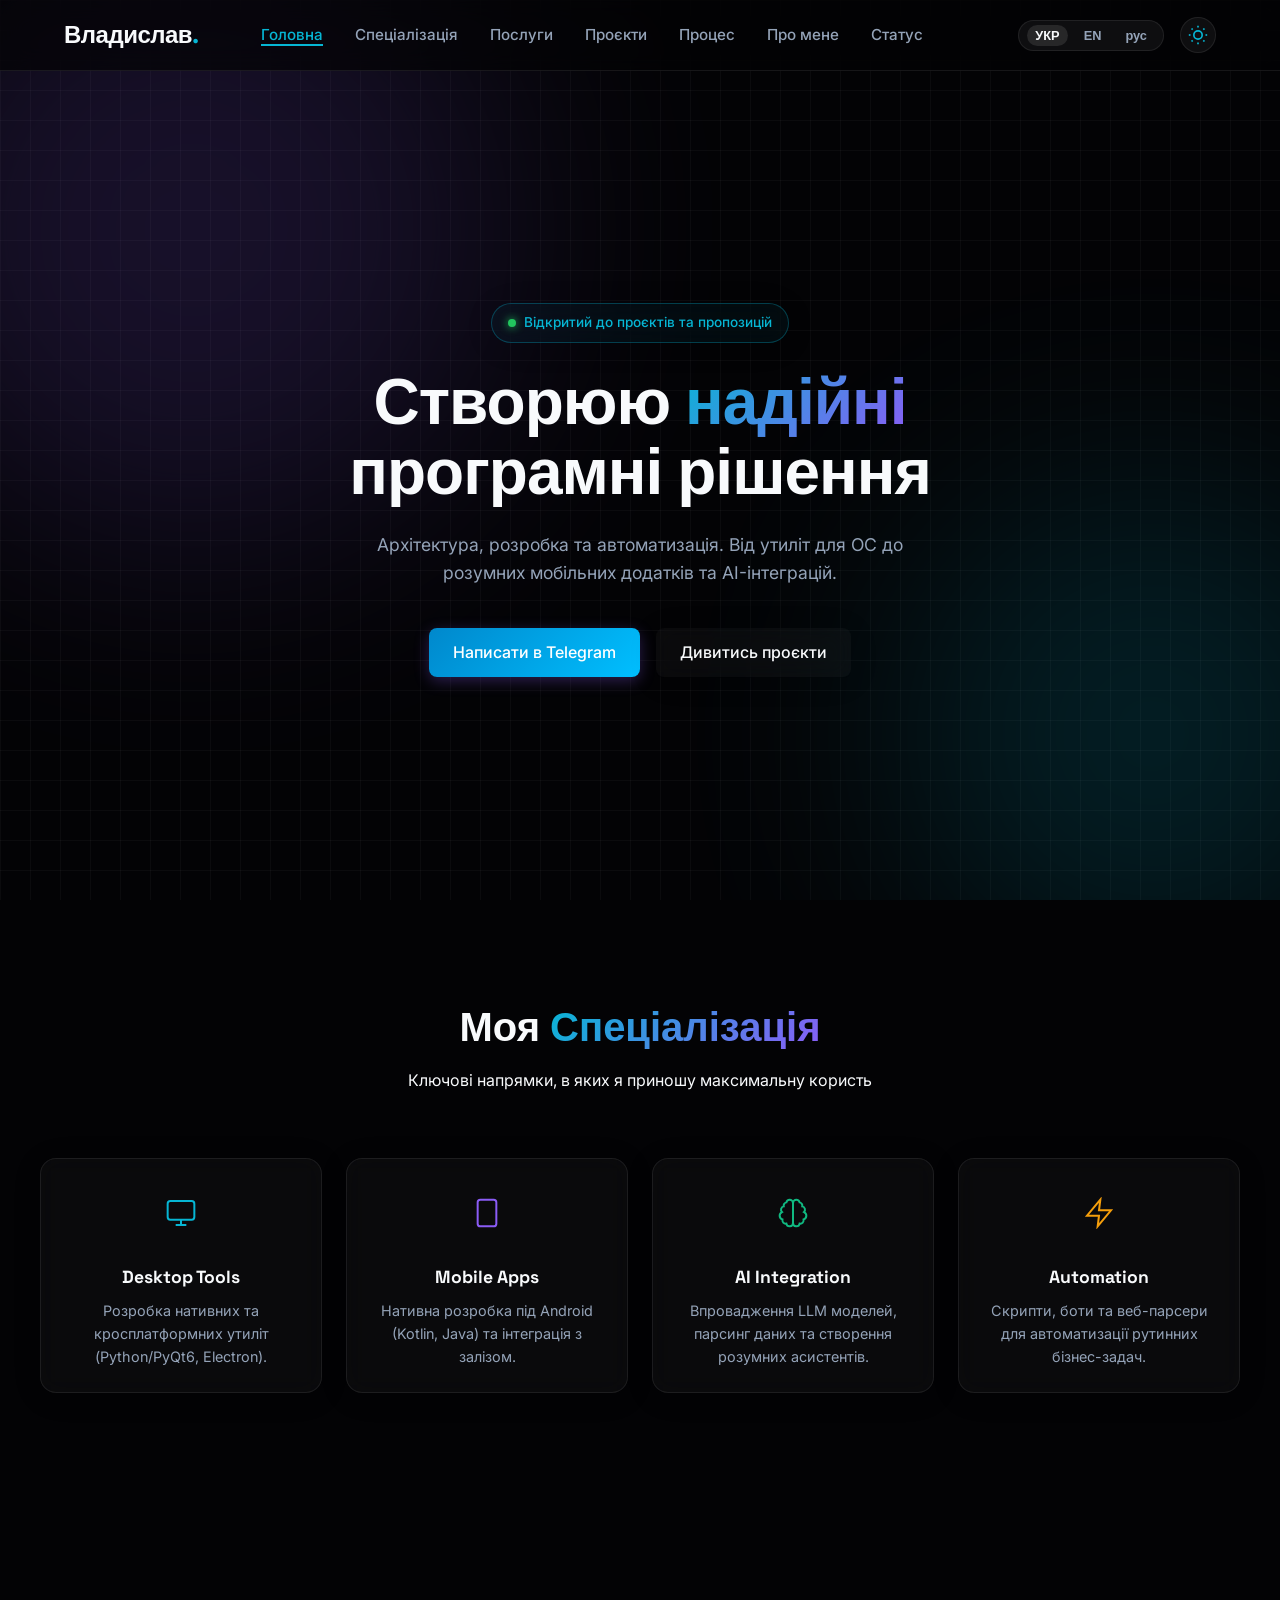
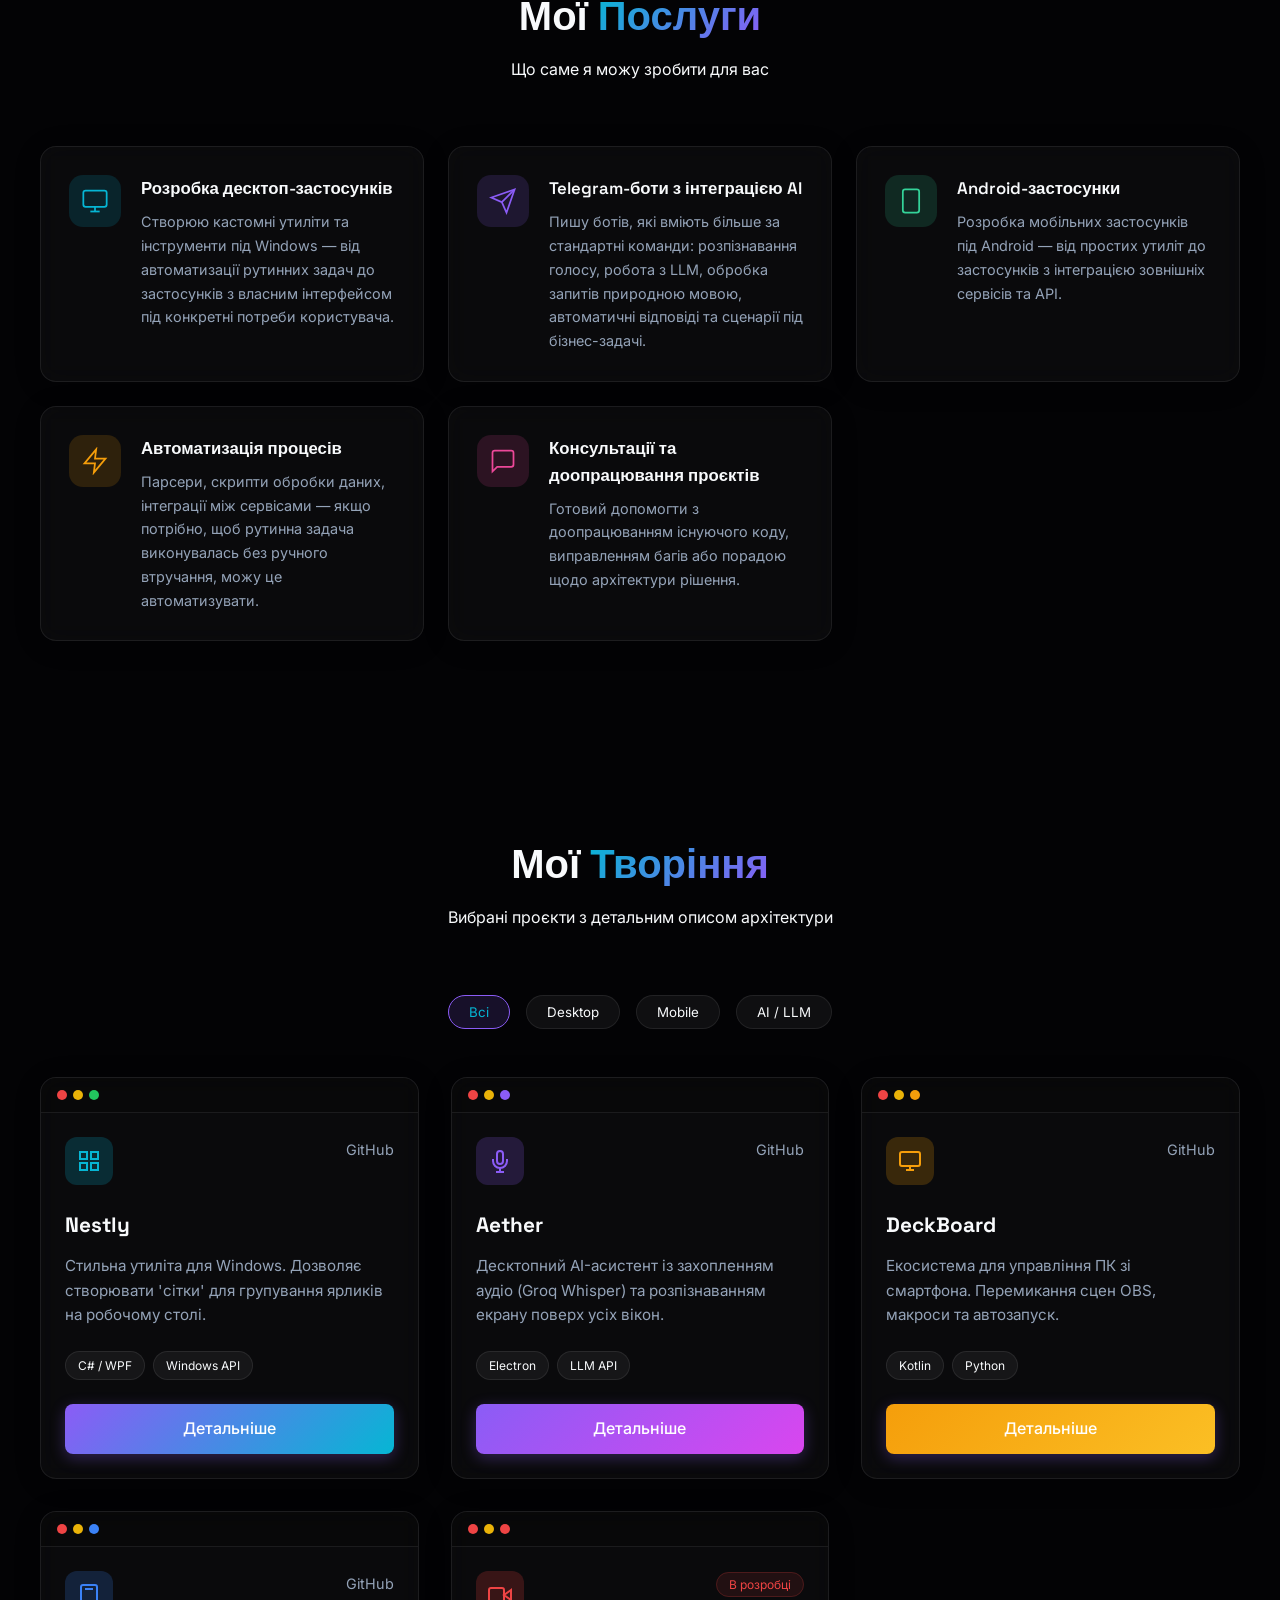
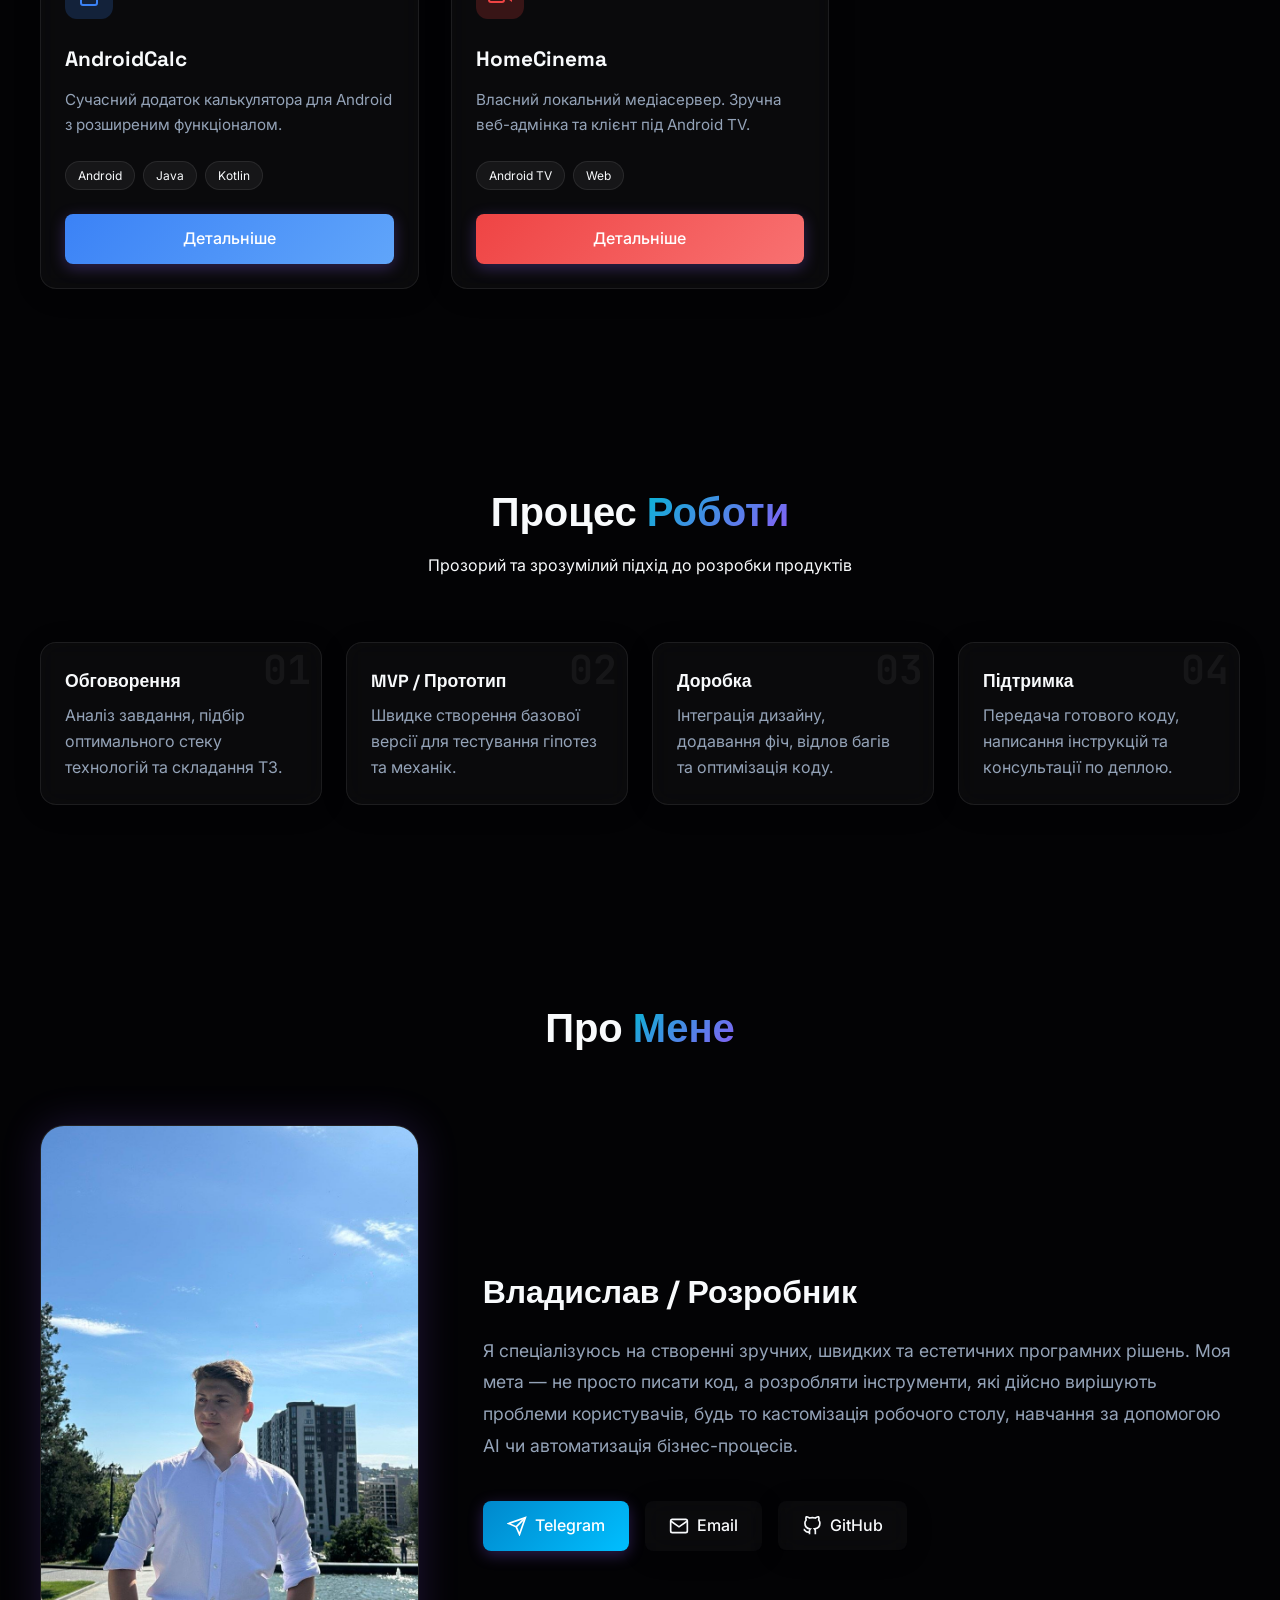
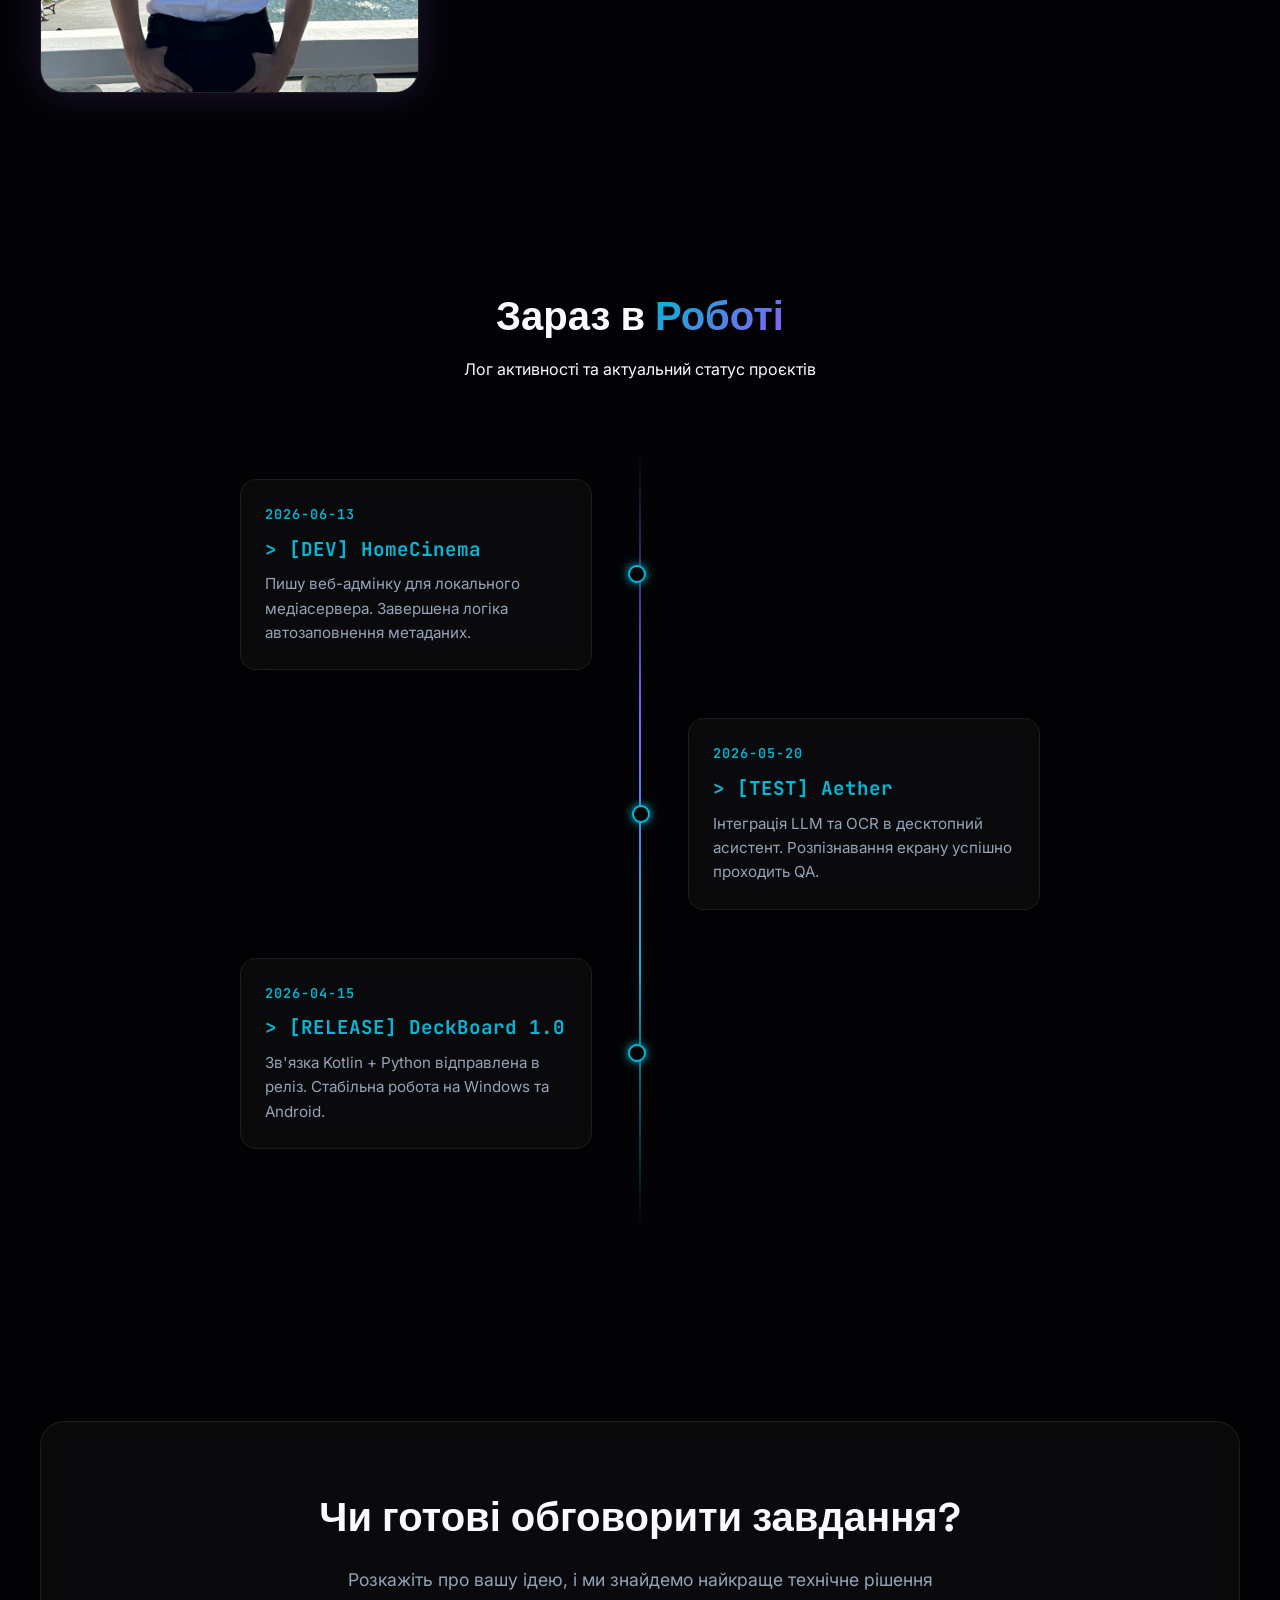
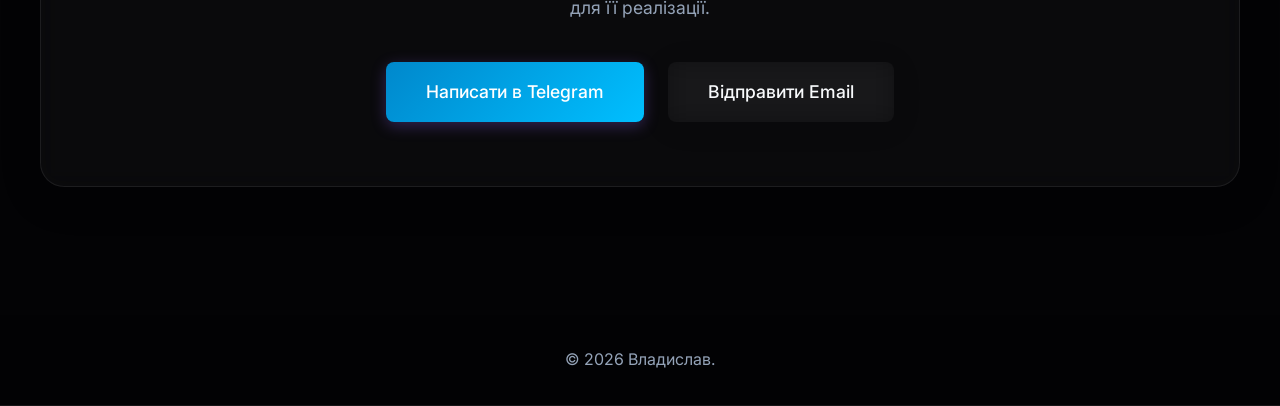
==== index.html @ f29d2502 "Add services section, remove phone number" ====
<!DOCTYPE html>
<html lang="ru" class="scroll-smooth">
<head>
    <meta charset="UTF-8">
    <meta name="viewport" content="width=device-width, initial-scale=1.0">
    <meta name="description" content="Владислав - Разработчик программного обеспечения. Десктопные утилиты, мобильные приложения, AI-интеграции.">
    <!-- Open Graph SEO -->
    <meta property="og:title" content="Владислав | Портфолио Разработчика">
    <meta property="og:description" content="Инновационные десктопные утилиты, мобильные приложения и AI-решения. Открыт для сотрудничества.">
    <meta property="og:type" content="website">
    <meta property="og:image" content="https://via.placeholder.com/1200x630.png?text=Владислав+Портфолио">
    
    <title>Владислав | Разработчик</title>
    
    <!-- Favicon (простой SVG) -->
    <link rel="icon" href="data:image/svg+xml,<svg xmlns=%22http://www.w3.org/2000/svg%22 viewBox=%220 0 100 100%22><text y=%22.9em%22 font-size=%2290%22></text></svg>">
    
    <link rel="preconnect" href="https://fonts.googleapis.com">
    <link rel="preconnect" href="https://fonts.gstatic.com" crossorigin>
    <link href="https://fonts.googleapis.com/css2?family=Inter:wght@300;400;500;600&family=Space+Grotesk:wght@500;700&family=JetBrains+Mono:wght@400;500&display=swap" rel="stylesheet">
    <link rel="stylesheet" href="style.css">
</head>
<body>
    <!-- Фоновые эффекты (Грид) -->
    <div class="bg-effects grid-bg">
        <div class="glow glow-1"></div>
        <div class="glow glow-2"></div>
    </div>

    <!-- Навигация -->
    <header class="glass-nav sticky-nav">
        <nav class="container nav-container">
            <a href="#hero" class="logo">Владислав<span class="text-accent">.</span></a>
            
            <div class="burger-menu" id="burgerMenu">
                <span></span>
                <span></span>
                <span></span>
            </div>

            <ul class="nav-links" id="navLinks">
                <li><a href="#hero" class="active" data-i18n="nav_home">Главная</a></li>
                <li><a href="#specialization" data-i18n="nav_spec">Специализация</a></li>
                <li><a href="#services" data-i18n="nav_services">Услуги</a></li>
                <li><a href="#projects" data-i18n="nav_projects">Проекты</a></li>
                <li><a href="#workflow" data-i18n="nav_process">Процесс</a></li>
                <li><a href="#about" data-i18n="nav_about">Обо мне</a></li>
                <li><a href="#timeline" data-i18n="nav_status">Статус</a></li>
            </ul>

            <div class="nav-controls">
                <div class="lang-switcher">
                    <button class="lang-btn active" data-lang="uk">УКР</button>
                    <button class="lang-btn" data-lang="en">EN</button>
                    <button class="lang-btn" data-lang="ru">рус</button>
                </div>
                <button class="theme-toggle" id="theme-toggle" aria-label="Toggle Theme"></button>
            </div>
        </nav>
    </header>

    <main>
        <!-- Секция Hero -->
        <section id="hero" class="hero container flex-center min-h-screen relative">
            
            <div class="hero-content text-center fade-in">
                <div class="badge glass pulse-badge">
                    <span class="status-dot"></span> <span data-i18n="hero_badge">Открыт для проектов и предложений</span>
                </div>
                <h1 class="hero-title"><span data-i18n="hero_title_1">Создаю</span> <span class="text-gradient" data-i18n="hero_title_2">надежные</span><br><span data-i18n="hero_title_3">программные решения</span></h1>
                <p class="hero-subtitle" data-i18n="hero_subtitle">Архитектура, разработка и автоматизация. От утилит для ОС до умных мобильных приложений и AI-интеграций.</p>
                <div class="hero-actions">
                    <a href="https://t.me/KoMpOTiK1" target="_blank" rel="noopener noreferrer" class="btn btn-primary" style="background: linear-gradient(135deg, #0088cc, #00bfff);" data-i18n="btn_contact_tg">Написать в Telegram</a>
                    <a href="#projects" class="btn btn-secondary glass" data-i18n="btn_watch_projects">Смотреть проекты</a>
                </div>
            </div>
        </section>

        <!-- Секция Специализации -->
        <section id="specialization" class="specialization container section-padding">
            <div class="section-header text-center fade-in">
                <h2 class="section-title"><span data-i18n="spec_title_1">Моя</span> <span class="text-gradient" data-i18n="spec_title_2">Специализация</span></h2>
                <p class="section-subtitle" data-i18n="spec_subtitle">Ключевые направления, в которых я приношу максимальную пользу</p>
            </div>
            <div class="spec-grid">
                <div class="spec-card glass fade-in">
                    <div class="spec-icon" style="color: var(--accent-secondary);">
                        <svg width="32" height="32" viewBox="0 0 24 24" fill="none" stroke="currentColor" stroke-width="1.5"><rect x="2" y="3" width="20" height="14" rx="2" ry="2"></rect><line x1="8" y1="21" x2="16" y2="21"></line><line x1="12" y1="17" x2="12" y2="21"></line></svg>
                    </div>
                    <h3 class="spec-title" data-i18n="spec_desktop">Desktop Tools</h3>
                    <p class="spec-desc" data-i18n="spec_desktop_desc">Разработка нативных и кроссплатформенных утилит (Python/PyQt6, Electron).</p>
                </div>
                <div class="spec-card glass fade-in" style="transition-delay: 100ms;">
                    <div class="spec-icon" style="color: var(--accent-primary);">
                        <svg width="32" height="32" viewBox="0 0 24 24" fill="none" stroke="currentColor" stroke-width="1.5"><rect x="5" y="2" width="14" height="20" rx="2" ry="2"></rect><line x1="12" y1="18" x2="12.01" y2="18"></line></svg>
                    </div>
                    <h3 class="spec-title" data-i18n="spec_mobile">Mobile Apps</h3>
                    <p class="spec-desc" data-i18n="spec_mobile_desc">Нативная разработка под Android (Kotlin, Java) и интеграция с железом.</p>
                </div>
                <div class="spec-card glass fade-in" style="transition-delay: 200ms;">
                    <div class="spec-icon" style="color: #10b981;">
                        <svg width="32" height="32" viewBox="0 0 24 24" fill="none" stroke="currentColor" stroke-width="1.5"><path d="M9.5 2A2.5 2.5 0 0 1 12 4.5v15a2.5 2.5 0 0 1-4.96.44 2.5 2.5 0 0 1-2.96-3.08 3 3 0 0 1-.34-5.58 2.5 2.5 0 0 1 1.32-4.24 2.5 2.5 0 0 1 1.98-3A2.5 2.5 0 0 1 9.5 2Z"/><path d="M14.5 2A2.5 2.5 0 0 0 12 4.5v15a2.5 2.5 0 0 0 4.96.44 2.5 2.5 0 0 0 2.96-3.08 3 3 0 0 0 .34-5.58 2.5 2.5 0 0 0-1.32-4.24 2.5 2.5 0 0 0-1.98-3A2.5 2.5 0 0 0 14.5 2Z"/></svg>
                    </div>
                    <h3 class="spec-title" data-i18n="spec_ai">AI Integration</h3>
                    <p class="spec-desc" data-i18n="spec_ai_desc">Внедрение LLM моделей, парсинг данных и создание умных ассистентов.</p>
                </div>
                <div class="spec-card glass fade-in" style="transition-delay: 300ms;">
                    <div class="spec-icon" style="color: #f59e0b;">
                        <svg width="32" height="32" viewBox="0 0 24 24" fill="none" stroke="currentColor" stroke-width="1.5"><polygon points="13 2 3 14 12 14 11 22 21 10 12 10 13 2"></polygon></svg>
                    </div>
                    <h3 class="spec-title" data-i18n="spec_auto">Automation</h3>
                    <p class="spec-desc" data-i18n="spec_auto_desc">Скрипты, боты и веб-парсеры для автоматизации рутинных бизнес-задач.</p>
                </div>
            </div>
        </section>

        <!-- Секция Услуг -->
        <section id="services" class="services container section-padding">
            <div class="section-header text-center fade-in">
                <h2 class="section-title"><span data-i18n="services_title_1">Мої</span> <span class="text-gradient" data-i18n="services_title_2">Послуги</span></h2>
                <p class="section-subtitle" data-i18n="services_subtitle">Що саме я можу зробити для вас</p>
            </div>
            <div class="services-grid">
                <!-- Десктоп-застосунки -->
                <div class="service-card glass fade-in">
                    <div class="service-icon" style="background: rgba(6, 182, 212, 0.15); color: #06b6d4;">
                        <svg width="28" height="28" viewBox="0 0 24 24" fill="none" stroke="currentColor" stroke-width="1.5"><rect x="2" y="3" width="20" height="14" rx="2" ry="2"></rect><line x1="8" y1="21" x2="16" y2="21"></line><line x1="12" y1="17" x2="12" y2="21"></line></svg>
                    </div>
                    <div class="service-body">
                        <h3 class="service-title" data-i18n="srv_desktop_title">Розробка десктоп-застосунків</h3>
                        <p class="service-desc" data-i18n="srv_desktop_desc">Створюю кастомні утиліти та інструменти під Windows — від автоматизації рутинних задач до застосунків з власним інтерфейсом під конкретні потреби користувача.</p>
                    </div>
                </div>
                <!-- Telegram-боти -->
                <div class="service-card glass fade-in" style="transition-delay:80ms">
                    <div class="service-icon" style="background: rgba(139, 92, 246, 0.15); color: #8b5cf6;">
                        <svg width="28" height="28" viewBox="0 0 24 24" fill="none" stroke="currentColor" stroke-width="1.5"><line x1="22" y1="2" x2="11" y2="13"></line><polygon points="22 2 15 22 11 13 2 9 22 2"></polygon></svg>
                    </div>
                    <div class="service-body">
                        <h3 class="service-title" data-i18n="srv_bots_title">Telegram-боти з інтеграцією AI</h3>
                        <p class="service-desc" data-i18n="srv_bots_desc">Пишу ботів, які вміють більше за стандартні команди: розпізнавання голосу, робота з LLM, обробка запитів природною мовою, автоматичні відповіді та сценарії під бізнес-задачі.</p>
                    </div>
                </div>
                <!-- Android -->
                <div class="service-card glass fade-in" style="transition-delay:160ms">
                    <div class="service-icon" style="background: rgba(52, 211, 153, 0.15); color: #34d399;">
                        <svg width="28" height="28" viewBox="0 0 24 24" fill="none" stroke="currentColor" stroke-width="1.5"><rect x="5" y="2" width="14" height="20" rx="2" ry="2"></rect><line x1="12" y1="18" x2="12.01" y2="18"></line></svg>
                    </div>
                    <div class="service-body">
                        <h3 class="service-title" data-i18n="srv_android_title">Android-застосунки</h3>
                        <p class="service-desc" data-i18n="srv_android_desc">Розробка мобільних застосунків під Android — від простих утиліт до застосунків з інтеграцією зовнішніх сервісів та API.</p>
                    </div>
                </div>
                <!-- Автоматизація -->
                <div class="service-card glass fade-in" style="transition-delay:240ms">
                    <div class="service-icon" style="background: rgba(245, 158, 11, 0.15); color: #f59e0b;">
                        <svg width="28" height="28" viewBox="0 0 24 24" fill="none" stroke="currentColor" stroke-width="1.5"><polygon points="13 2 3 14 12 14 11 22 21 10 12 10 13 2"></polygon></svg>
                    </div>
                    <div class="service-body">
                        <h3 class="service-title" data-i18n="srv_auto_title">Автоматизація процесів</h3>
                        <p class="service-desc" data-i18n="srv_auto_desc">Парсери, скрипти обробки даних, інтеграції між сервісами — якщо потрібно, щоб рутинна задача виконувалась без ручного втручання, можу це автоматизувати.</p>
                    </div>
                </div>
                <!-- Консультації -->
                <div class="service-card glass fade-in" style="transition-delay:320ms">
                    <div class="service-icon" style="background: rgba(236, 72, 153, 0.15); color: #ec4899;">
                        <svg width="28" height="28" viewBox="0 0 24 24" fill="none" stroke="currentColor" stroke-width="1.5"><path d="M21 15a2 2 0 0 1-2 2H7l-4 4V5a2 2 0 0 1 2-2h14a2 2 0 0 1 2 2z"></path></svg>
                    </div>
                    <div class="service-body">
                        <h3 class="service-title" data-i18n="srv_consult_title">Консультації та доопрацювання проєктів</h3>
                        <p class="service-desc" data-i18n="srv_consult_desc">Готовий допомогти з доопрацюванням існуючого коду, виправленням багів або порадою щодо архітектури рішення.</p>
                    </div>
                </div>
            </div>
        </section>

        <!-- Секция Проектов -->
        <section id="projects" class="projects container section-padding">
            <div class="section-header text-center fade-in">
                <h2 class="section-title"><span data-i18n="proj_title_1">Мои</span> <span class="text-gradient" data-i18n="proj_title_2">Творения</span></h2>
                <p class="section-subtitle" data-i18n="proj_subtitle">Избранные проекты с подробным описанием архитектуры</p>
            </div>

            <!-- Фильтры -->
            <div class="project-filters flex-center fade-in" style="margin-bottom: 3rem; gap: 1rem; flex-wrap: wrap;">
                <button class="filter-btn active" data-filter="all" data-i18n="filter_all">Все</button>
                <button class="filter-btn" data-filter="desktop" data-i18n="filter_desktop">Desktop</button>
                <button class="filter-btn" data-filter="mobile" data-i18n="filter_mobile">Mobile</button>
                <button class="filter-btn" data-filter="ai" data-i18n="filter_ai">AI / LLM</button>
            </div>
            
            <div class="projects-grid">
                <!-- Карточка Nestly -->
                <div class="project-card glass fade-in" data-category="desktop">
                    <div class="mac-titlebar">
                        <div class="mac-dots">
                            <span style="background: #ef4444;"></span>
                            <span style="background: #eab308;"></span>
                            <span style="background: #22c55e;"></span>
                        </div>
                    </div>
                    <div class="project-content">
                        <div class="project-header">
                            <div class="project-icon" style="background: rgba(6, 182, 212, 0.2); color: #06b6d4;">
                                <svg width="24" height="24" viewBox="0 0 24 24" fill="none" stroke="currentColor" stroke-width="2"><rect x="3" y="3" width="7" height="7"></rect><rect x="14" y="3" width="7" height="7"></rect><rect x="14" y="14" width="7" height="7"></rect><rect x="3" y="14" width="7" height="7"></rect></svg>
                            </div>
                            <div class="project-links">
                                <a href="https://github.com/sunkompotus454jg/Nesty.git" target="_blank" rel="noopener noreferrer" class="github-link">GitHub</a>
                            </div>
                        </div>
                        <h3 class="project-title">Nestly</h3>
                        <p class="project-desc" data-i18n="desc_nesty">Стильная утилита для Windows. Позволяет создавать "сетки" для группировки ярлыков на рабочем столе.</p>
                        <div class="project-tags">
                            <span class="tag">C# / WPF</span><span class="tag">Windows API</span>
                        </div>
                        <a href="nestly.html" class="btn btn-primary" style="margin-top: auto; width: 100%;" data-i18n="btn_details">Подробнее</a>
                    </div>
                </div>

                <!-- Карточка Aether -->
                <div class="project-card glass fade-in" data-category="desktop ai" style="transition-delay: 100ms;">
                    <div class="mac-titlebar"><div class="mac-dots"><span style="background: #ef4444;"></span><span style="background: #eab308;"></span><span style="background: #8b5cf6;"></span></div></div>
                    <div class="project-content">
                        <div class="project-header">
                            <div class="project-icon" style="background: rgba(139, 92, 246, 0.2); color: #8b5cf6;">
                                <svg width="24" height="24" viewBox="0 0 24 24" fill="none" stroke="currentColor" stroke-width="2"><path d="M12 2a3 3 0 0 0-3 3v7a3 3 0 0 0 6 0V5a3 3 0 0 0-3-3z"></path><path d="M19 10v2a7 7 0 0 1-14 0v-2"></path><line x1="12" y1="19" x2="12" y2="23"></line><line x1="8" y1="23" x2="16" y2="23"></line></svg>
                            </div>
                            <div class="project-links">
                                <a href="https://github.com/sunkompotus454jg/Aether.git" target="_blank" rel="noopener noreferrer" class="github-link">GitHub</a>
                            </div>
                        </div>
                        <h3 class="project-title">Aether</h3>
                        <p class="project-desc" data-i18n="desc_aether">Десктопный AI-ассистент с захватом аудио (Groq Whisper) и распознаванием экрана поверх всех окон.</p>
                        <div class="project-tags">
                            <span class="tag">Electron</span><span class="tag">LLM API</span>
                        </div>
                        <a href="aether.html" class="btn btn-primary" style="margin-top: auto; width: 100%; background: linear-gradient(135deg, #8b5cf6, #d946ef);" data-i18n="btn_details">Подробнее</a>
                    </div>
                </div>


                <!-- Карточка DeckBoard -->
                <div class="project-card glass fade-in" data-category="desktop mobile">
                    <div class="mac-titlebar"><div class="mac-dots"><span style="background: #ef4444;"></span><span style="background: #eab308;"></span><span style="background: #f59e0b;"></span></div></div>
                    <div class="project-content">
                        <div class="project-header">
                            <div class="project-icon" style="background: rgba(245, 158, 11, 0.2); color: #f59e0b;">
                                <svg width="24" height="24" viewBox="0 0 24 24" fill="none" stroke="currentColor" stroke-width="2"><rect x="2" y="3" width="20" height="14" rx="2" ry="2"></rect><line x1="8" y1="21" x2="16" y2="21"></line><line x1="12" y1="17" x2="12" y2="21"></line></svg>
                            </div>
                            <div class="project-links">
                                <a href="https://github.com/sunkompotus454jg/DeckBoard_Final.git" target="_blank" rel="noopener noreferrer" class="github-link">GitHub</a>
                            </div>
                        </div>
                        <h3 class="project-title">DeckBoard</h3>
                        <p class="project-desc" data-i18n="desc_deckboard">Экосистема для управления ПК со смартфона. Переключение сцен OBS, макросы и автозапуск.</p>
                        <div class="project-tags">
                            <span class="tag">Kotlin</span><span class="tag">Python</span>
                        </div>
                        <a href="deckboard.html" class="btn btn-primary" style="margin-top: auto; width: 100%; background: linear-gradient(135deg, #f59e0b, #fbbf24);" data-i18n="btn_details">Подробнее</a>
                    </div>
                </div>

                <!-- Карточка AndroidCalc -->
                <div class="project-card glass fade-in" data-category="mobile" style="transition-delay: 100ms;">
                    <div class="mac-titlebar"><div class="mac-dots"><span style="background: #ef4444;"></span><span style="background: #eab308;"></span><span style="background: #3b82f6;"></span></div></div>
                    <div class="project-content">
                        <div class="project-header">
                            <div class="project-icon" style="background: rgba(59, 130, 246, 0.2); color: #3b82f6;">
                                <svg width="24" height="24" viewBox="0 0 24 24" fill="none" stroke="currentColor" stroke-width="2"><rect x="4" y="2" width="16" height="20" rx="2" ry="2"></rect><line x1="8" y1="6" x2="16" y2="6"></line><line x1="16" y1="14" x2="16" y2="14.01"></line><line x1="12" y1="14" x2="12" y2="14.01"></line><line x1="8" y1="14" x2="8" y2="14.01"></line><line x1="16" y1="18" x2="16" y2="18.01"></line><line x1="12" y1="18" x2="12" y2="18.01"></line><line x1="8" y1="18" x2="8" y2="18.01"></line></svg>
                            </div>
                            <div class="project-links">
                                <a href="https://github.com/sunkompotus454jg/CalcNew-Studio-.git" target="_blank" rel="noopener noreferrer" class="github-link">GitHub</a>
                            </div>
                        </div>
                        <h3 class="project-title">AndroidCalc</h3>
                        <p class="project-desc" data-i18n="desc_androidcalc">Современное приложение калькулятора для Android с расширенным функционалом.</p>
                        <div class="project-tags">
                            <span class="tag">Android</span><span class="tag">Java</span><span class="tag">Kotlin</span>
                        </div>
                        <a href="androidcalc.html" class="btn btn-primary" style="margin-top: auto; width: 100%; background: linear-gradient(135deg, #3b82f6, #60a5fa);" data-i18n="btn_details">Подробнее</a>
                    </div>
                </div>

                <!-- Карточка HomeCinema -->
                <div class="project-card glass fade-in" data-category="mobile web" style="transition-delay: 200ms;">
                    <div class="mac-titlebar"><div class="mac-dots"><span style="background: #ef4444;"></span><span style="background: #eab308;"></span><span style="background: #ef4444;"></span></div></div>
                    <div class="project-content">
                        <div class="project-header">
                            <div class="project-icon" style="background: rgba(239, 68, 68, 0.2); color: #ef4444;">
                                <svg width="24" height="24" viewBox="0 0 24 24" fill="none" stroke="currentColor" stroke-width="2"><polygon points="23 7 16 12 23 17 23 7"></polygon><rect x="1" y="5" width="15" height="14" rx="2" ry="2"></rect></svg>
                            </div>
                            <div class="project-links">
                                <span class="status-badge" data-i18n="status_dev">В разработке</span>
                            </div>
                        </div>
                        <h3 class="project-title">HomeCinema</h3>
                        <p class="project-desc" data-i18n="desc_homecinema">Собственный локальный медиасервер. Удобная веб-админка и клиент под Android TV.</p>
                        <div class="project-tags">
                            <span class="tag">Android TV</span><span class="tag">Web</span>
                        </div>
                        <a href="homecinema.html" class="btn btn-primary" style="margin-top: auto; width: 100%; background: linear-gradient(135deg, #ef4444, #f87171);" data-i18n="btn_details">Подробнее</a>
                    </div>
                </div>
            </div>
        </section>

        <!-- Процесс Работы -->
        <section id="workflow" class="workflow container section-padding">
            <div class="section-header text-center fade-in">
                <h2 class="section-title"><span data-i18n="workflow_title_1">Процесс</span> <span class="text-gradient" data-i18n="workflow_title_2">Работы</span></h2>
                <p class="section-subtitle" data-i18n="workflow_subtitle">Прозрачный и понятный подход к разработке продуктов</p>
            </div>
            <div class="workflow-steps">
                <div class="step glass fade-in">
                    <div class="step-num">01</div>
                    <h4 data-i18n="step1_title">Обсуждение</h4>
                    <p class="text-muted" data-i18n="step1_desc">Анализ задачи, подбор оптимального стека технологий и составление ТЗ.</p>
                </div>
                <div class="step glass fade-in" style="transition-delay: 100ms;">
                    <div class="step-num">02</div>
                    <h4 data-i18n="step2_title">MVP / Прототип</h4>
                    <p class="text-muted" data-i18n="step2_desc">Быстрое создание базовой версии для тестирования гипотез и механик.</p>
                </div>
                <div class="step glass fade-in" style="transition-delay: 200ms;">
                    <div class="step-num">03</div>
                    <h4 data-i18n="step3_title">Доработка</h4>
                    <p class="text-muted" data-i18n="step3_desc">Интеграция дизайна, добавление фич, отлов багов и оптимизация кода.</p>
                </div>
                <div class="step glass fade-in" style="transition-delay: 300ms;">
                    <div class="step-num">04</div>
                    <h4 data-i18n="step4_title">Поддержка</h4>
                    <p class="text-muted" data-i18n="step4_desc">Передача готового кода, написание инструкций и консультации по деплою.</p>
                </div>
            </div>
        </section>

        <!-- Секция Обо мне -->
        <section id="about" class="container section-padding fade-in">
            <div class="section-header text-center" style="margin-bottom: 4rem;">
                <h2 class="section-title"><span data-i18n="about_title_1">Обо</span> <span class="text-gradient" data-i18n="about_title_2">Мне</span></h2>
            </div>
            
            <div class="about-grid">
                <div class="about-photo-container glow-box" style="box-shadow: 0 0 40px rgba(139, 92, 246, 0.2);">
                    <img src="src/photo_2026-06-14_15-44-15.jpg" alt="Владислав" loading="lazy" id="profileImage" style="width: 100%; height: 100%; object-fit: cover; object-position: 25% 50%; display: block;" onerror="this.style.display='none'; document.getElementById('profilePlaceholder').style.display='flex';">
                    <div class="about-photo-placeholder" id="profilePlaceholder" style="display: none;">
                        <svg width="48" height="48" viewBox="0 0 24 24" fill="none" stroke="currentColor" stroke-width="1.5" style="margin-bottom: 1rem; opacity: 0.5;"><path d="M20 21v-2a4 4 0 0 0-4-4H8a4 4 0 0 0-4 4v2"></path><circle cx="12" cy="7" r="4"></circle></svg>
                        <span data-i18n="about_placeholder">Заглушка фото (me.jpg)</span>
                    </div>
                </div>
                
                <div class="about-content">
                    <h3 style="font-size: 2rem; margin-bottom: 1rem;" data-i18n="about_role">Владислав / Разработчик</h3>
                    <p class="about-bio" data-i18n="about_bio">
                        Я специализируюсь на создании удобных, быстрых и эстетичных программных решений. 
                        Моя цель — не просто писать код, а разрабатывать инструменты, которые действительно решают проблемы пользователей, будь то кастомизация рабочего стола, обучение с помощью AI или автоматизация бизнес-процессов.
                    </p>
                    
                    <div class="contact-links" style="justify-content: flex-start; margin-top: 2.5rem;">
                        <a href="https://t.me/KoMpOTiK1" target="_blank" rel="noopener noreferrer" class="btn btn-primary" style="background: linear-gradient(135deg, #0088cc, #00bfff);">
                            <svg width="20" height="20" viewBox="0 0 24 24" fill="none" stroke="currentColor" stroke-width="2"><line x1="22" y1="2" x2="11" y2="13"></line><polygon points="22 2 15 22 11 13 2 9 22 2"></polygon></svg>
                            Telegram
                        </a>
                        <a href="mailto:sunkompotus@gmail.com" class="btn btn-secondary glass">
                            <svg width="20" height="20" viewBox="0 0 24 24" fill="none" stroke="currentColor" stroke-width="2"><path d="M4 4h16c1.1 0 2 .9 2 2v12c0 1.1-.9 2-2 2H4c-1.1 0-2-.9-2-2V6c0-1.1.9-2 2-2z"></path><polyline points="22,6 12,13 2,6"></polyline></svg>
                            Email
                        </a>
                        <a href="https://github.com/sunkompotus454jg" target="_blank" rel="noopener noreferrer" class="btn btn-secondary glass">
                            <svg width="20" height="20" viewBox="0 0 24 24" fill="none" stroke="currentColor" stroke-width="2"><path d="M9 19c-5 1.5-5-2.5-7-3m14 6v-3.87a3.37 3.37 0 0 0-.94-2.61c3.14-.35 6.44-1.54 6.44-7A5.44 5.44 0 0 0 20 4.77 5.07 5.07 0 0 0 19.91 1S18.73.65 16 2.48a13.38 13.38 0 0 0-7 0C6.27.65 5.09 1 5.09 1A5.07 5.07 0 0 0 5 4.77a5.44 5.44 0 0 0-1.5 3.78c0 5.42 3.3 6.61 6.44 7A3.37 3.37 0 0 0 9 18.13V22"></path></svg>
                            GitHub
                        </a>
                    </div>
                </div>
            </div>
            
            
        </section>

        <!-- Секция Новостей (Timeline) -->
        <section id="timeline" class="container section-padding fade-in">
            <div class="section-header text-center" style="margin-bottom: 4rem;">
                <h2 class="section-title"><span data-i18n="status_title_1">Сейчас в</span> <span class="text-gradient" data-i18n="status_title_2">Работе</span></h2>
                <p class="section-subtitle" data-i18n="status_subtitle">Лог активности и актуальный статус проектов</p>
            </div>
            
            <div class="timeline terminal-log">
                <div class="timeline-item fade-in">
                    <div class="timeline-content glass">
                        <div class="timeline-date" data-i18n="time1_date">2026-06-13</div>
                        <h4 class="timeline-title" data-i18n="time1_title">> [DEV] HomeCinema</h4>
                        <p class="timeline-desc" data-i18n="time1_desc">Пишу веб-админку для локального медиасервера. Завершена логика автозаполнения метаданных.</p>
                    </div>
                </div>
                
                <div class="timeline-item fade-in">
                    <div class="timeline-content glass">
                        <div class="timeline-date" data-i18n="time2_date">2026-05-20</div>
                        <h4 class="timeline-title" data-i18n="time2_title">> [TEST] Aether</h4>
                        <p class="timeline-desc" data-i18n="time2_desc">Интеграция LLM и OCR в десктопный ассистент. Распознавание экрана успешно проходит QA.</p>
                    </div>
                </div>

                <div class="timeline-item fade-in">
                    <div class="timeline-content glass">
                        <div class="timeline-date" data-i18n="time3_date">2026-04-15</div>
                        <h4 class="timeline-title" data-i18n="time3_title">> [RELEASE] DeckBoard 1.0</h4>
                        <p class="timeline-desc" data-i18n="time3_desc">Связка Kotlin + Python отправлена в релиз. Стабильная работа на Windows и Android.</p>
                    </div>
                </div>
            </div>
        </section>
        
        <!-- Контакты CTA Footer -->
        <section class="container section-padding fade-in">
            <div class="glass text-center" style="padding: 4rem 2rem; border-radius: 24px; box-shadow: 0 10px 40px rgba(0,0,0,0.2);">
                <h2 style="font-size: 2.5rem; margin-bottom: 1rem;" data-i18n="cta_title">Готовы обсудить задачу?</h2>
                <p class="text-muted" style="margin-bottom: 2.5rem; font-size: 1.1rem; max-width: 600px; margin-left: auto; margin-right: auto;" data-i18n="cta_desc">Расскажите о вашей идее, и мы найдем лучшее техническое решение для ее реализации.</p>
                <div class="flex-center" style="gap: 1.5rem; flex-wrap: wrap;">
                    <a href="https://t.me/KoMpOTiK1" target="_blank" rel="noopener noreferrer" class="btn btn-primary" style="font-size: 1.1rem; padding: 1rem 2.5rem; background: linear-gradient(135deg, #0088cc, #00bfff);" data-i18n="btn_contact_tg">Написать в Telegram</a>
                    <a href="mailto:sunkompotus@gmail.com" class="btn btn-secondary glass" style="font-size: 1.1rem; padding: 1rem 2.5rem;" data-i18n="cta_email">Отправить Email</a>
                </div>

            </div>
        </section>
    </main>

    <footer class="glass-nav text-center" style="padding: 2rem 0; margin-top: 2rem;">
        <p class="text-muted" data-i18n="footer_rights">&copy; 2026 Владислав.</p>
    </footer>

    <script src="script.js"></script>
    <script src="lang.js"></script>
</body>
</html>
---- style.css ----
/* Современный Reset и Variables */
:root {
    --bg-color: #030305;
    --surface-color: rgba(255, 255, 255, 0.03);
    --surface-hover: rgba(255, 255, 255, 0.08);
    --border-color: rgba(255, 255, 255, 0.08);
    --text-main: #f8fafc;
    --text-muted: #94a3b8;
    
    --accent-primary: #8b5cf6; /* Фиолетовый неон */
    --accent-secondary: #06b6d4; /* Бирюзовый неон */
    --accent-tertiary: #ec4899; /* Розовый неон */
    
    --font-sans: 'Inter', sans-serif;
    --font-display: 'Space Grotesk', sans-serif;
    
    --transition: all 0.3s cubic-bezier(0.4, 0, 0.2, 1);
}

* {
    margin: 0;
    padding: 0;
    box-sizing: border-box;
}

html {
    scroll-behavior: smooth;
}

body {
    font-family: var(--font-sans);
    background-color: var(--bg-color);
    color: var(--text-main);
    line-height: 1.6;
    overflow-x: hidden;
}

/* Типографика */
h1, h2, h3, h4, .logo {
    font-family: var(--font-display);
    font-weight: 700;
}

.text-gradient {
    background: linear-gradient(135deg, var(--accent-secondary), var(--accent-primary));
    -webkit-background-clip: text;
    -webkit-text-fill-color: transparent;
    background-clip: text;
}

.text-accent {
    color: var(--accent-secondary);
}

.text-muted {
    color: var(--text-muted);
}

/* Утилиты Layout */
.container {
    max-width: 1200px;
    margin: 0 auto;
    padding: 0 1.5rem;
}

.flex-center {
    display: flex;
    align-items: center;
    justify-content: center;
}

.min-h-screen {
    min-height: 100vh;
}

.section-padding {
    padding: 6rem 0;
}

.text-center {
    text-align: center;
}

.relative {
    position: relative;
}

/* Glassmorphism утилиты */
.glass {
    background: var(--surface-color);
    backdrop-filter: blur(12px);
    -webkit-backdrop-filter: blur(12px);
    border: 1px solid var(--border-color);
    box-shadow: 0 4px 30px rgba(0, 0, 0, 0.1);
}

.glass-nav {
    background: rgba(3, 3, 5, 0.7);
    backdrop-filter: blur(12px);
    -webkit-backdrop-filter: blur(12px);
    border-bottom: 1px solid var(--border-color);
}

/* Фоновые свечения */
.bg-effects {
    position: fixed;
    top: 0;
    left: 0;
    width: 100%;
    height: 100%;
    z-index: -1;
    overflow: hidden;
    pointer-events: none;
}

.glow {
    position: absolute;
    border-radius: 50%;
    filter: blur(120px);
    opacity: 0.15;
}

.glow-1 {
    top: -10%;
    left: -10%;
    width: 50vw;
    height: 50vw;
    background: var(--accent-primary);
}

.glow-2 {
    bottom: -10%;
    right: -10%;
    width: 40vw;
    height: 40vw;
    background: var(--accent-secondary);
}

/* Навигация */
header {
    position: fixed;
    top: 0;
    width: 100%;
    z-index: 100;
    padding: 1rem 0;
}

header nav {
    display: flex;
    justify-content: space-between;
    align-items: center;
}

.logo {
    font-size: 1.5rem;
    text-decoration: none;
    color: var(--text-main);
    letter-spacing: -0.5px;
}

.nav-links {
    display: flex;
    list-style: none;
    gap: 2rem;
}

.nav-links a {
    text-decoration: none;
    color: var(--text-muted);
    font-weight: 500;
    transition: var(--transition);
    font-size: 0.95rem;
}

.nav-links a:hover {
    color: var(--text-main);
}

/* Кнопки */
.btn {
    display: inline-flex;
    align-items: center;
    justify-content: center;
    gap: 0.5rem;
    padding: 0.75rem 1.5rem;
    border-radius: 8px;
    font-weight: 500;
    text-decoration: none;
    transition: var(--transition);
    cursor: pointer;
    border: none;
    font-family: var(--font-sans);
}

.btn-primary {
    background: linear-gradient(135deg, var(--accent-primary), var(--accent-secondary));
    color: #fff;
    box-shadow: 0 4px 15px rgba(139, 92, 246, 0.3);
}

.btn-primary:hover {
    transform: translateY(-2px);
    box-shadow: 0 6px 20px rgba(6, 182, 212, 0.4);
}

.btn-secondary {
    color: var(--text-main);
}

.btn-secondary:hover {
    background: var(--surface-hover);
    transform: translateY(-2px);
}

/* Hero Section */
.hero-content {
    max-width: 800px;
    display: flex;
    flex-direction: column;
    align-items: center;
    gap: 1.5rem;
    padding-top: 5rem; /* Оффсет для навбара */
}

.badge {
    padding: 0.5rem 1rem;
    border-radius: 20px;
    font-size: 0.85rem;
    color: var(--accent-secondary);
    font-weight: 500;
    display: inline-block;
}

.hero-title {
    font-size: clamp(2.5rem, 5vw, 4.5rem);
    line-height: 1.1;
    letter-spacing: -1px;
}

.hero-subtitle {
    font-size: 1.1rem;
    color: var(--text-muted);
    max-width: 600px;
}

.hero-actions {
    display: flex;
    gap: 1rem;
    margin-top: 1rem;
}

/* Projects Section */
.section-header {
    margin-bottom: 4rem;
}

.section-title {
    font-size: 2.5rem;
    margin-bottom: 0.5rem;
}

.projects-grid {
    display: grid;
    grid-template-columns: repeat(auto-fill, minmax(320px, 1fr));
    gap: 2rem;
}

.project-card {
    padding: 2rem;
    border-radius: 16px;
    transition: var(--transition);
    display: flex;
    flex-direction: column;
    height: 100%;
}

.project-card:hover {
    transform: translateY(-5px);
    background: var(--surface-hover);
    border-color: rgba(255, 255, 255, 0.15);
}

.project-header {
    display: flex;
    justify-content: space-between;
    align-items: flex-start;
    margin-bottom: 1.5rem;
}

.project-icon {
    width: 48px;
    height: 48px;
    border-radius: 12px;
    display: flex;
    align-items: center;
    justify-content: center;
}

.github-link {
    color: var(--text-muted);
    text-decoration: none;
    font-size: 0.9rem;
    transition: var(--transition);
    border-bottom: 1px solid transparent;
}

.github-link:hover {
    color: var(--text-main);
    border-color: var(--text-main);
}

.project-title {
    font-size: 1.3rem;
    margin-bottom: 0.75rem;
}

.project-desc {
    color: var(--text-muted);
    font-size: 0.95rem;
    margin-bottom: 1.5rem;
    flex-grow: 1;
}

.project-tags {
    display: flex;
    flex-wrap: wrap;
    gap: 0.5rem;
    margin-bottom: 1.5rem;
}

.tag {
    font-size: 0.75rem;
    padding: 0.25rem 0.75rem;
    background: rgba(255, 255, 255, 0.05);
    border-radius: 20px;
    color: var(--text-main);
    border: 1px solid var(--border-color);
}

.status-badge {
    font-size: 0.75rem;
    padding: 0.25rem 0.75rem;
    background: rgba(239, 68, 68, 0.1);
    color: #ef4444;
    border-radius: 20px;
    border: 1px solid rgba(239, 68, 68, 0.2);
}

/* Contacts Section */
.contact-box {
    padding: 4rem 2rem;
    border-radius: 24px;
    max-width: 800px;
    margin: 0 auto;
}

.contact-links {
    display: flex;
    justify-content: center;
    gap: 1rem;
    flex-wrap: wrap;
}

/* Animations */
.fade-in {
    opacity: 0;
    transform: translateY(20px);
    transition: opacity 0.8s ease-out, transform 0.8s ease-out;
}

.fade-in.visible {
    opacity: 1;
    transform: translateY(0);
}

/* Адаптив */
@media (max-width: 768px) {
    .hero-title {
        font-size: 2.5rem;
    }
    
    .nav-links {
        display: none; /* Для мобайла можно добавить бургер меню позже */
    }
    
    .projects-grid {
        grid-template-columns: 1fr;
    }
}

/* Стили для детальных страниц (Readme Content) */
.readme-content {
    font-size: 1.05rem;
    line-height: 1.8;
}

.readme-content h2 {
    font-size: 1.8rem;
    margin-top: 2.5rem;
    margin-bottom: 1rem;
    color: var(--text-main);
    border-bottom: 1px solid var(--border-color);
    padding-bottom: 0.5rem;
}

.readme-content h3 {
    font-size: 1.4rem;
    margin-top: 1.5rem;
    margin-bottom: 0.75rem;
    color: var(--text-main);
}

.readme-content p {
    margin-bottom: 1.2rem;
    color: var(--text-muted);
}

.readme-content ul, .readme-content ol {
    margin-bottom: 1.5rem;
    padding-left: 1.5rem;
    color: var(--text-muted);
}

.readme-content li {
    margin-bottom: 0.5rem;
}

.readme-content strong {
    color: var(--text-main);
}

.readme-content pre {
    background: rgba(0, 0, 0, 0.4);
    padding: 1.5rem;
    border-radius: 12px;
    border: 1px solid var(--border-color);
    overflow-x: auto;
    margin-bottom: 1.5rem;
}

/* Lightbox Styles */
.lightbox-overlay {
    position: fixed;
    inset: 0;
    background: rgba(0, 0, 0, 0.85);
    display: none;
    align-items: center;
    justify-content: center;
    z-index: 1000;
}
.lightbox-overlay.active {
    display: flex;
}
.lightbox-close {
    position: absolute;
    top: 1rem;
    right: 1rem;
    background: transparent;
    border: none;
    color: #fff;
    font-size: 2rem;
    cursor: pointer;
    line-height: 1;
    padding: 0;
    z-index: 1001;
}
/* Responsive tweak for media layout */
@media (max-width: 600px) {
    .steam-layout {
        grid-template-columns: 1fr;
    }
    .media-gallery, .main-media, .thumbnail-slider {
        width: 100%;
    }
}

.readme-content code {
    font-family: 'Consolas', 'Monaco', monospace;
    color: var(--accent-secondary);
    font-size: 0.95rem;
}

.glass-table {
    width: 100%;
    border-collapse: collapse;
    margin-bottom: 1.5rem;
    background: rgba(255, 255, 255, 0.02);
    border-radius: 12px;
    overflow: hidden;
}

.glass-table th, .glass-table td {
    padding: 1rem;
    text-align: left;
    border-bottom: 1px solid var(--border-color);
    color: var(--text-muted);
}

.glass-table th {
    background: rgba(255, 255, 255, 0.05);
    color: var(--text-main);
    font-weight: 600;
}

/* Steam-like Layout */
.steam-layout {
    display: grid;
    grid-template-columns: 2fr 1fr;
    gap: 2rem;
    margin-bottom: 3rem;
    align-items: start;
}

.steam-layout > div {
    min-width: 0;
}

@media (max-width: 992px) {
    .steam-layout {
        grid-template-columns: 1fr;
    }
}

.media-gallery {
    display: flex;
    flex-direction: column;
    gap: 1rem;
    background: rgba(0, 0, 0, 0.3);
    padding: 1rem;
    border-radius: 12px;
    border: 1px solid var(--border-color);
}

.main-media {
    width: 100%;
    aspect-ratio: 16 / 9;
    border-radius: 16px;
    overflow: hidden;
    background: #0a0a0f;
    border: 2px solid rgba(139, 92, 246, 0.3);
    box-shadow: 0 0 40px rgba(139, 92, 246, 0.15), 0 8px 32px rgba(0, 0, 0, 0.6);
    transition: box-shadow 0.3s ease;
}

.media-placeholder {
    width: 100%;
    height: 100%;
}

.thumbnail-slider {
    display: flex;
    gap: 0.5rem;
    overflow-x: auto;
    padding-bottom: 0.5rem;
    scrollbar-width: thin;
    scrollbar-color: var(--border-color) transparent;
}

.thumbnail-slider::-webkit-scrollbar {
    height: 6px;
}

.thumbnail-slider::-webkit-scrollbar-thumb {
    background-color: var(--border-color);
    border-radius: 10px;
}

.thumbnail {
    width: 140px;
    height: 80px;
    flex-shrink: 0;
    border-radius: 10px;
    cursor: pointer;
    transition: all 0.25s ease;
    border: 2px solid rgba(255, 255, 255, 0.08);
    background: rgba(255, 255, 255, 0.04);
    overflow: hidden;
    position: relative;
}

.thumbnail::after {
    content: '';
    position: absolute;
    inset: 0;
    border-radius: 8px;
    background: transparent;
    transition: background 0.25s ease;
}

.thumbnail:hover {
    border-color: rgba(139, 92, 246, 0.6);
    box-shadow: 0 0 16px rgba(139, 92, 246, 0.3);
    transform: translateY(-2px);
}

.thumbnail.active {
    border-color: #8b5cf6;
    box-shadow: 0 0 20px rgba(139, 92, 246, 0.6), 0 0 6px rgba(139, 92, 246, 0.4);
    transform: translateY(-2px);
}

.project-info-table {
    background: rgba(0, 0, 0, 0.2);
    padding: 1.5rem;
    border-radius: 12px;
    border: 1px solid var(--border-color);
}

.info-row {
    display: flex;
    flex-direction: column;
    margin-bottom: 1rem;
    text-align: left;
}

.info-row:last-child {
    margin-bottom: 0;
}

.info-label {
    font-size: 0.75rem;
    color: var(--text-muted);
    text-transform: uppercase;
    letter-spacing: 1px;
    margin-bottom: 0.25rem;
}

.info-value {
    color: var(--text-main);
    font-size: 0.95rem;
}

/* About Section */
.about-grid {
    display: grid;
    grid-template-columns: 1fr 2fr;
    gap: 4rem;
    align-items: center;
}

@media (max-width: 992px) {
    .about-grid {
        grid-template-columns: 1fr;
    }
}

.about-photo-container {
    position: relative;
    width: 100%;
    aspect-ratio: 2/3;
    border-radius: 24px;
    overflow: hidden;
    background: rgba(255, 255, 255, 0.05);
    border: 1px solid var(--border-color);
}

.about-photo-placeholder {
    position: absolute;
    inset: 0;
    display: flex;
    flex-direction: column;
    align-items: center;
    justify-content: center;
    color: var(--text-muted);
}

.about-bio {
    font-size: 1.1rem;
    line-height: 1.8;
    color: var(--text-muted);
    margin-bottom: 2rem;
}

.skills-grid {
    display: flex;
    flex-wrap: wrap;
    gap: 0.75rem;
    margin-bottom: 2.5rem;
}

.skill-badge {
    padding: 0.5rem 1rem;
    background: rgba(255, 255, 255, 0.05);
    border: 1px solid var(--border-color);
    border-radius: 8px;
    color: var(--text-main);
    font-weight: 500;
    transition: var(--transition);
}

.skill-badge:hover {
    border-color: var(--accent-primary);
    background: rgba(139, 92, 246, 0.1);
}

/* Timeline Section */
.timeline {
    position: relative;
    max-width: 800px;
    margin: 0 auto;
    padding: 2rem 0;
}

.timeline::before {
    content: '';
    position: absolute;
    top: 0;
    bottom: 0;
    left: 50%;
    width: 2px;
    background: linear-gradient(to bottom, transparent, var(--accent-primary), var(--accent-secondary), transparent);
    transform: translateX(-50%);
}

.timeline-item {
    position: relative;
    margin-bottom: 3rem;
    width: 50%;
    padding-right: 3rem;
}

.timeline-item:nth-child(even) {
    margin-left: auto;
    padding-right: 0;
    padding-left: 3rem;
}

.timeline-item::before {
    content: '';
    position: absolute;
    top: 50%;
    right: -6px;
    width: 14px;
    height: 14px;
    border-radius: 50%;
    background: var(--bg-color);
    border: 2px solid var(--accent-secondary);
    transform: translateY(-50%);
    box-shadow: 0 0 10px var(--accent-secondary);
    z-index: 1;
}

.timeline-item:nth-child(even)::before {
    right: auto;
    left: -8px;
}

.timeline-content {
    padding: 1.5rem;
    border-radius: 16px;
    transition: var(--transition);
}

.timeline-content:hover {
    transform: translateY(-5px);
    border-color: rgba(255, 255, 255, 0.2);
}

.timeline-date {
    font-size: 0.85rem;
    color: var(--accent-secondary);
    font-weight: 600;
    margin-bottom: 0.5rem;
    text-transform: uppercase;
    letter-spacing: 1px;
}

.timeline-title {
    font-size: 1.2rem;
    color: var(--text-main);
    margin-bottom: 0.5rem;
}

.timeline-desc {
    color: var(--text-muted);
    font-size: 0.95rem;
}

@media (max-width: 768px) {
    .timeline::before {
        left: 30px;
    }
    
    .timeline-item {
        width: 100%;
        padding-left: 80px;
        padding-right: 0;
    }
    
    .timeline-item:nth-child(even) {
        padding-left: 80px;
    }
    
    .timeline-item::before {
        left: 22px;
        right: auto;
    }
    
    .timeline-item:nth-child(even)::before {
        left: 22px;
    }
}

/* V4 OS Dashboard Updates */

/* Grid Background */
.grid-bg {
    background-color: var(--bg-color);
    background-image: linear-gradient(rgba(255, 255, 255, 0.03) 1px, transparent 1px),
    linear-gradient(90deg, rgba(255, 255, 255, 0.03) 1px, transparent 1px);
    background-size: 30px 30px;
    z-index: -2;
}

/* Nav & Burger */
.nav-container {
    display: flex;
    justify-content: space-between;
    align-items: center;
    position: relative;
    width: 100%;
}
.burger-menu {
    display: none;
    flex-direction: column;
    gap: 5px;
    cursor: pointer;
    z-index: 101;
}
.burger-menu span {
    width: 25px;
    height: 2px;
    background-color: var(--text-main);
    transition: var(--transition);
}
@media (max-width: 768px) {
    .burger-menu {
        display: flex;
    }
    .nav-links {
        display: flex;
        position: fixed;
        top: 0;
        right: -100%;
        width: 250px;
        height: 100vh;
        background: rgba(3, 3, 5, 0.95);
        backdrop-filter: blur(15px);
        flex-direction: column;
        padding-top: 80px;
        align-items: center;
        transition: right 0.4s ease;
        border-left: 1px solid var(--border-color);
        gap: 1.5rem;
    }
    .nav-links.active {
        right: 0;
    }
}
.nav-links a.active {
    color: var(--accent-secondary);
    border-bottom: 2px solid var(--accent-secondary);
}

/* Hero Panel & Badge */
.pulse-badge {
    display: inline-flex;
    align-items: center;
    gap: 0.5rem;
    padding: 0.5rem 1rem;
    border-radius: 20px;
    font-size: 0.85rem;
    color: var(--accent-secondary);
    border: 1px solid rgba(6, 182, 212, 0.3);
    background: rgba(6, 182, 212, 0.05);
}
.status-dot {
    width: 8px;
    height: 8px;
    background-color: #22c55e;
    border-radius: 50%;
    box-shadow: 0 0 8px #22c55e;
    animation: pulse 2s infinite;
}
@keyframes pulse {
    0% { transform: scale(0.95); box-shadow: 0 0 0 0 rgba(34, 197, 94, 0.7); }
    70% { transform: scale(1); box-shadow: 0 0 0 6px rgba(34, 197, 94, 0); }
    100% { transform: scale(0.95); box-shadow: 0 0 0 0 rgba(34, 197, 94, 0); }
}
.metrics-overlay {
    position: absolute;
    top: 5rem;
    right: 1.5rem;
    padding: 1rem;
    border-radius: 12px;
    background: rgba(0,0,0,0.4);
    border: 1px solid var(--border-color);
    font-family: 'JetBrains Mono', monospace;
    font-size: 0.75rem;
    color: var(--text-muted);
}
.metric {
    margin-bottom: 0.5rem;
}
.metric:last-child {
    margin-bottom: 0;
}
@media (max-width: 992px) {
    .metrics-overlay { display: none; }
}

/* Specialization */
.spec-grid {
    display: grid;
    grid-template-columns: repeat(auto-fit, minmax(220px, 1fr));
    gap: 1.5rem;
}
.spec-card {
    padding: 1.5rem;
    border-radius: 16px;
    text-align: center;
}
.spec-icon {
    font-size: 2.5rem;
    margin-bottom: 1rem;
}
.spec-title {
    font-size: 1.1rem;
    margin-bottom: 0.5rem;
}
.spec-desc {
    font-size: 0.9rem;
    color: var(--text-muted);
}

/* Project Filters & Mac Bar */
.filter-btn {
    background: rgba(255, 255, 255, 0.05);
    border: 1px solid var(--border-color);
    color: var(--text-main);
    padding: 0.5rem 1.25rem;
    border-radius: 20px;
    cursor: pointer;
    font-family: var(--font-sans);
    transition: var(--transition);
}
.filter-btn:hover, .filter-btn.active {
    background: rgba(139, 92, 246, 0.15);
    border-color: var(--accent-primary);
    color: var(--accent-secondary);
}
.project-card {
    padding: 0;
    overflow: hidden;
}
.mac-titlebar {
    background: rgba(0, 0, 0, 0.3);
    padding: 0.75rem 1rem;
    border-bottom: 1px solid var(--border-color);
    display: flex;
    align-items: center;
}
.mac-dots {
    display: flex;
    gap: 6px;
}
.mac-dots span {
    width: 10px;
    height: 10px;
    border-radius: 50%;
}
.project-content {
    padding: 1.5rem;
    display: flex;
    flex-direction: column;
    flex-grow: 1;
}

/* Workflow */
.workflow-steps {
    display: grid;
    grid-template-columns: repeat(auto-fit, minmax(200px, 1fr));
    gap: 1.5rem;
}
.workflow .step {
    padding: 1.5rem;
    border-radius: 16px;
    position: relative;
    overflow: hidden;
}
.step-num {
    font-family: 'JetBrains Mono', monospace;
    font-size: 2.5rem;
    font-weight: 700;
    color: rgba(255, 255, 255, 0.05);
    position: absolute;
    top: -5px;
    right: 10px;
}
.workflow .step h4 {
    margin-bottom: 0.5rem;
    font-size: 1.1rem;
}

/* Terminal Log Timeline */
.terminal-log .timeline-title {
    font-family: 'JetBrains Mono', monospace;
    color: var(--accent-secondary);
}
.terminal-log .timeline-date {
    font-family: 'JetBrains Mono', monospace;
}

/* Testimonials Placeholder */
.testimonials-placeholder {
    display: grid;
    grid-template-columns: repeat(auto-fit, minmax(300px, 1fr));
    gap: 1.5rem;
}
.testimonial-card {
    padding: 1.5rem;
    border-radius: 12px;
    border-left: 3px solid var(--accent-primary);
}

/* Навигация (Языки и Тема) */
.nav-controls {
    display: flex;
    align-items: center;
    gap: 1rem;
    margin-left: 2rem;
}
.lang-switcher {
    display: flex;
    gap: 0.5rem;
    background: rgba(255, 255, 255, 0.05);
    padding: 0.25rem 0.5rem;
    border-radius: 20px;
    border: 1px solid var(--border-color);
}
.lang-btn {
    background: none;
    border: none;
    color: var(--text-muted);
    font-size: 0.8rem;
    font-weight: 600;
    cursor: pointer;
    padding: 0.2rem 0.5rem;
    border-radius: 12px;
    transition: var(--transition);
}
.lang-btn:hover, .lang-btn.active {
    color: var(--text-main);
    background: rgba(255, 255, 255, 0.1);
}
#theme-toggle {
    background: rgba(255, 255, 255, 0.05);
    border: 1px solid var(--border-color);
    color: var(--accent-secondary);
    width: 36px;
    height: 36px;
    border-radius: 50%;
    display: flex;
    align-items: center;
    justify-content: center;
    cursor: pointer;
    transition: var(--transition);
}
#theme-toggle:hover {
    background: rgba(255, 255, 255, 0.1);
    transform: rotate(15deg);
}

/* Light Theme Override */
body.light-theme {
    --bg-color: #f8fafc;
    --surface-color: rgba(255, 255, 255, 0.7);
    --surface-hover: rgba(255, 255, 255, 0.95);
    --border-color: rgba(0, 0, 0, 0.1);
    --text-main: #0f172a;
    --text-muted: #475569;
    
    --accent-primary: #7c3aed;
    --accent-secondary: #0284c7;
    --accent-tertiary: #db2777;
}
body.light-theme .glass {
    box-shadow: 0 4px 30px rgba(0, 0, 0, 0.05);
}
body.light-theme .glass-nav {
    background: rgba(248, 250, 252, 0.85);
}
body.light-theme .glow {
    opacity: 0.08; /* Less intense glow for light theme */
}
body.light-theme .grid-bg {
    background-image: linear-gradient(rgba(0, 0, 0, 0.05) 1px, transparent 1px),
    linear-gradient(90deg, rgba(0, 0, 0, 0.05) 1px, transparent 1px);
}
body.light-theme .tag {
    background: rgba(0, 0, 0, 0.05);
    color: var(--text-main);
}
body.light-theme .mac-titlebar {
    border-bottom: 1px solid var(--border-color);
    background: rgba(255,255,255,0.5);
}
body.light-theme .terminal-header {
    background: #e2e8f0;
    color: #475569;
}
body.light-theme .terminal-body {
    background: #f1f5f9;
}
body.light-theme .terminal-line {
    color: #334155;
}
body.light-theme .lang-switcher, body.light-theme #theme-toggle {
    background: rgba(0, 0, 0, 0.05);
}
body.light-theme .lang-btn:hover, body.light-theme .lang-btn.active {
    background: rgba(0, 0, 0, 0.1);
}
body.light-theme .pulse-badge {
    background: rgba(2, 132, 199, 0.1);
}
body.light-theme .skill-badge {
    background: rgba(0,0,0,0.03);
}

/* ==================== LIGHTBOX ==================== */
.lightbox-overlay {
    display: none;
    position: fixed;
    inset: 0;
    z-index: 9999;
    background: rgba(0, 0, 0, 0.92);
    backdrop-filter: blur(12px);
    -webkit-backdrop-filter: blur(12px);
    align-items: center;
    justify-content: center;
    cursor: zoom-out;
    animation: lightbox-in 0.25s ease;
}

.lightbox-overlay.active {
    display: flex;
}

@keyframes lightbox-in {
    from { opacity: 0; }
    to   { opacity: 1; }
}

.lightbox-content {
    position: relative;
    max-width: 92vw;
    max-height: 92vh;
    border-radius: 16px;
    overflow: hidden;
    box-shadow: 0 0 80px rgba(139, 92, 246, 0.3), 0 32px 64px rgba(0,0,0,0.8);
    border: 1px solid rgba(139, 92, 246, 0.3);
    cursor: default;
    animation: lightbox-scale 0.25s cubic-bezier(0.34, 1.56, 0.64, 1);
}

@keyframes lightbox-scale {
    from { transform: scale(0.88); opacity: 0; }
    to   { transform: scale(1);    opacity: 1; }
}

.lightbox-content img,
.lightbox-content video {
    display: block;
    max-width: 92vw;
    max-height: 92vh;
    width: auto;
    height: auto;
    object-fit: contain;
}

.lightbox-close {
    position: fixed;
    top: 1.5rem;
    right: 1.75rem;
    width: 44px;
    height: 44px;
    border-radius: 50%;
    background: rgba(255,255,255,0.1);
    border: 1px solid rgba(255,255,255,0.15);
    color: #fff;
    font-size: 1.4rem;
    line-height: 44px;
    text-align: center;
    cursor: pointer;
    z-index: 10001;
    transition: background 0.2s, transform 0.2s;
    backdrop-filter: blur(8px);
}
.lightbox-close:hover {
    background: rgba(139, 92, 246, 0.5);
    transform: rotate(90deg) scale(1.1);
}

/* Подсказка "клик для увеличения" на главном медиа */
#mainMediaContainer {
    cursor: zoom-in;
}
#mainMediaContainer:hover::after {
    content: '';
    position: absolute;
    inset: 0;
    background: rgba(139, 92, 246, 0.08);
    border-radius: inherit;
    pointer-events: none;
}

/* Services Section */
.services-grid {
    display: grid;
    grid-template-columns: repeat(auto-fill, minmax(300px, 1fr));
    gap: 1.5rem;
}

.service-card {
    display: flex;
    align-items: flex-start;
    gap: 1.25rem;
    padding: 1.75rem;
    border-radius: 16px;
    transition: var(--transition);
}

.service-card:hover {
    transform: translateY(-4px);
    background: var(--surface-hover);
    border-color: rgba(255, 255, 255, 0.15);
}

.service-icon {
    width: 52px;
    height: 52px;
    border-radius: 14px;
    display: flex;
    align-items: center;
    justify-content: center;
    flex-shrink: 0;
}

.service-body {
    flex: 1;
}

.service-title {
    font-size: 1.05rem;
    font-weight: 600;
    margin-bottom: 0.5rem;
    color: var(--text-main);
}

.service-desc {
    font-size: 0.9rem;
    color: var(--text-muted);
    line-height: 1.65;
}

@media (max-width: 640px) {
    .services-grid {
        grid-template-columns: 1fr;
    }
}
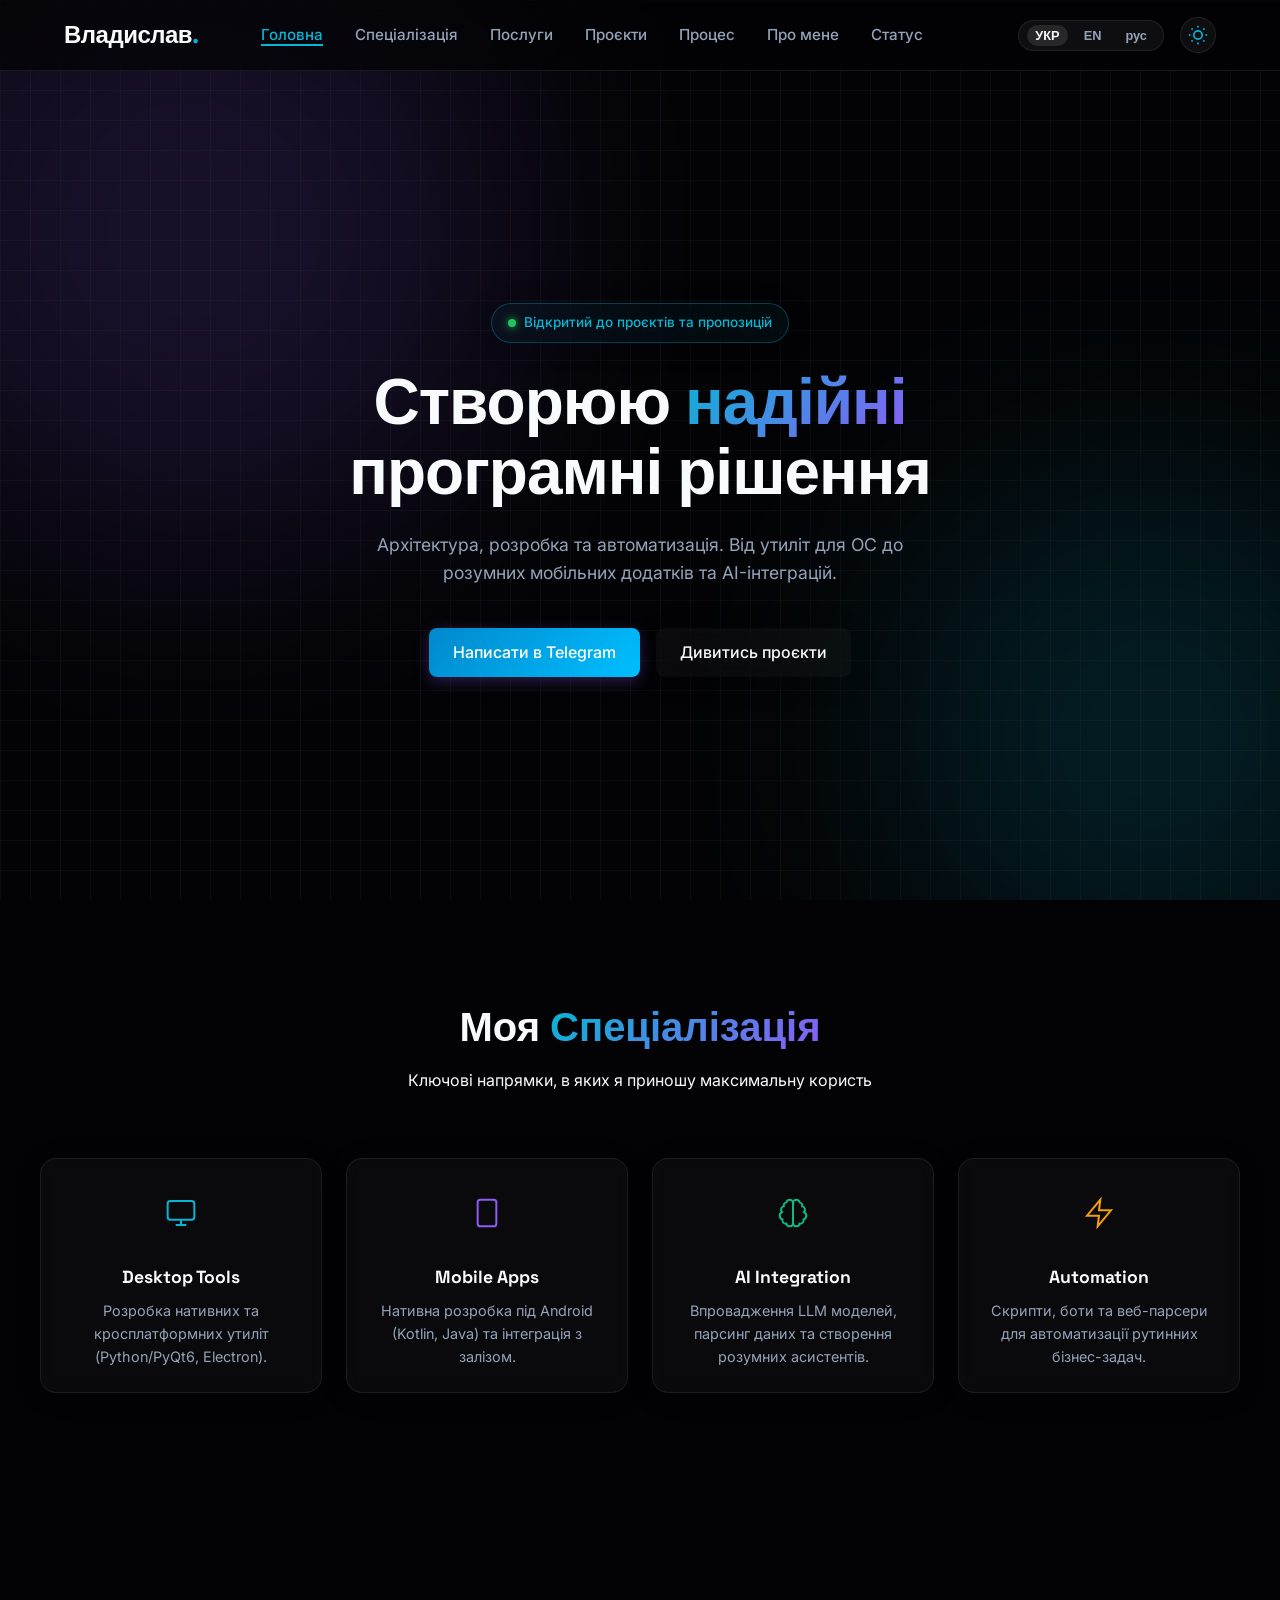
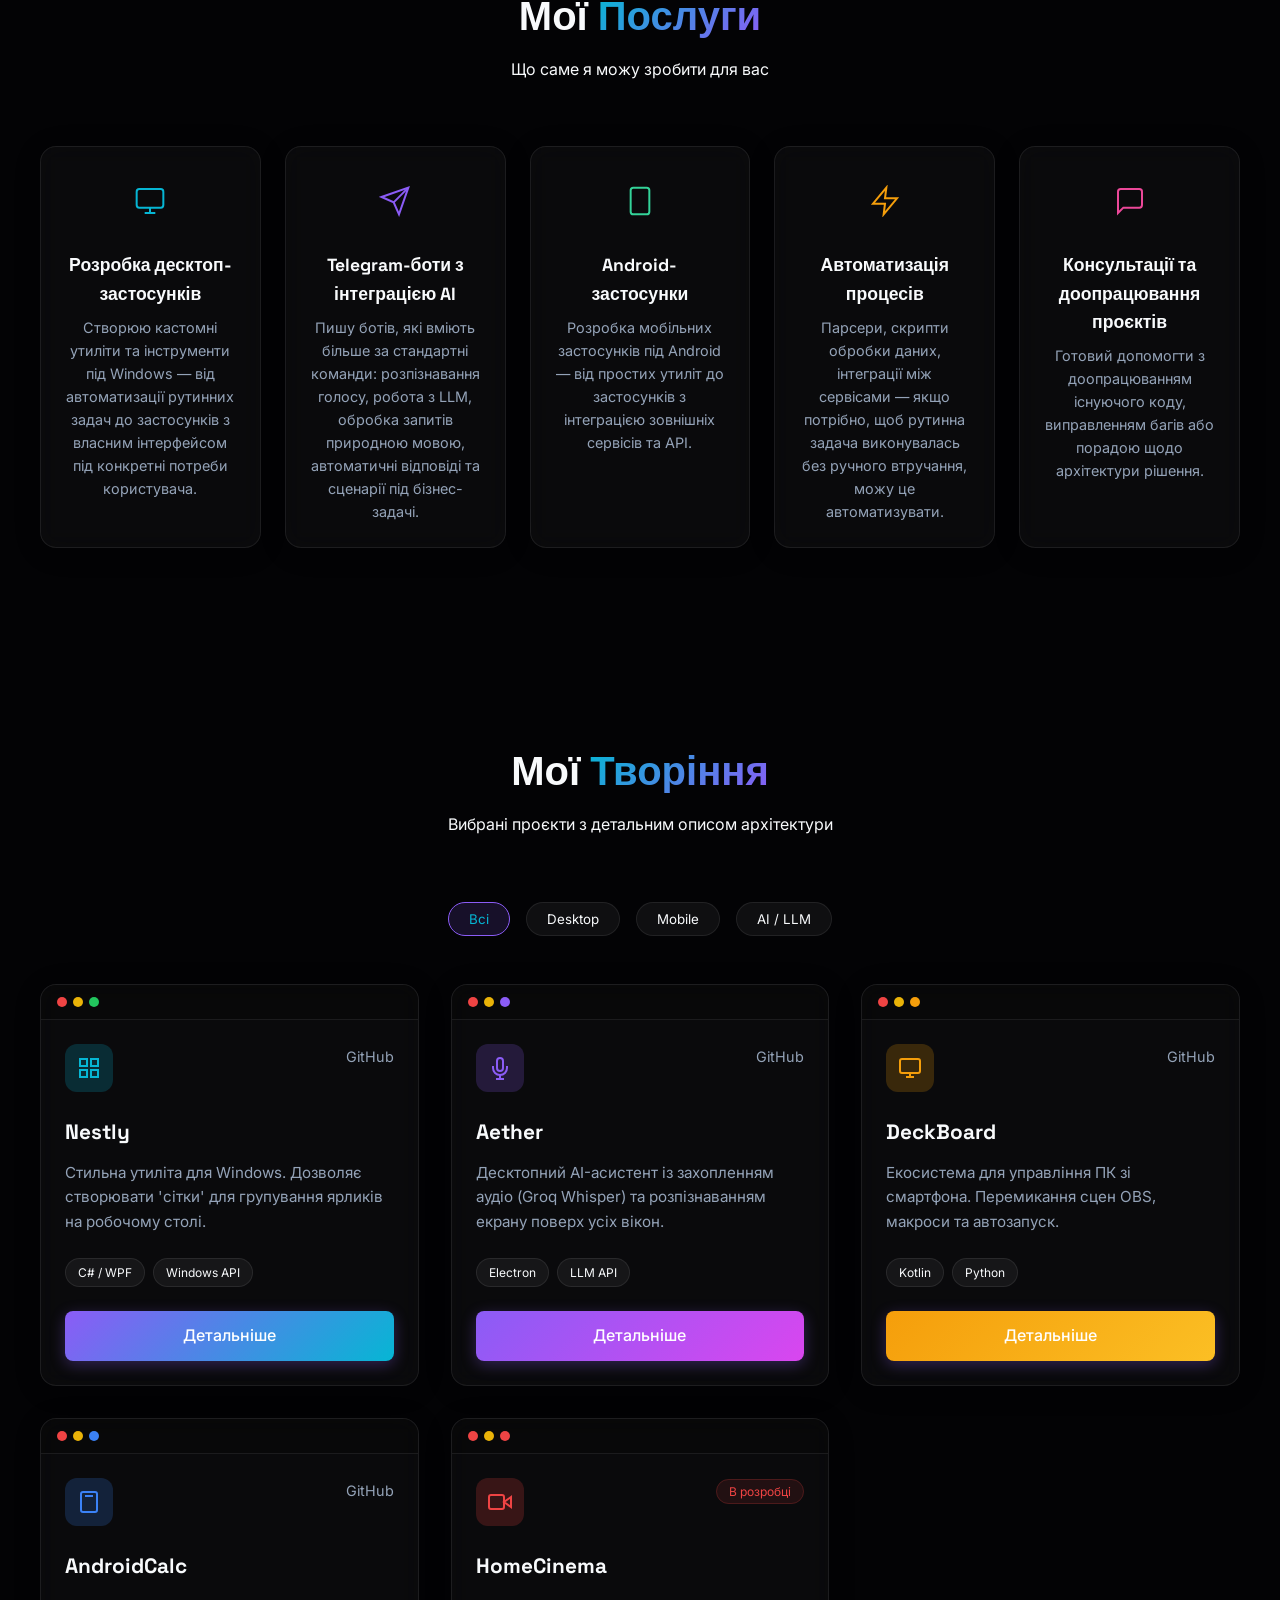
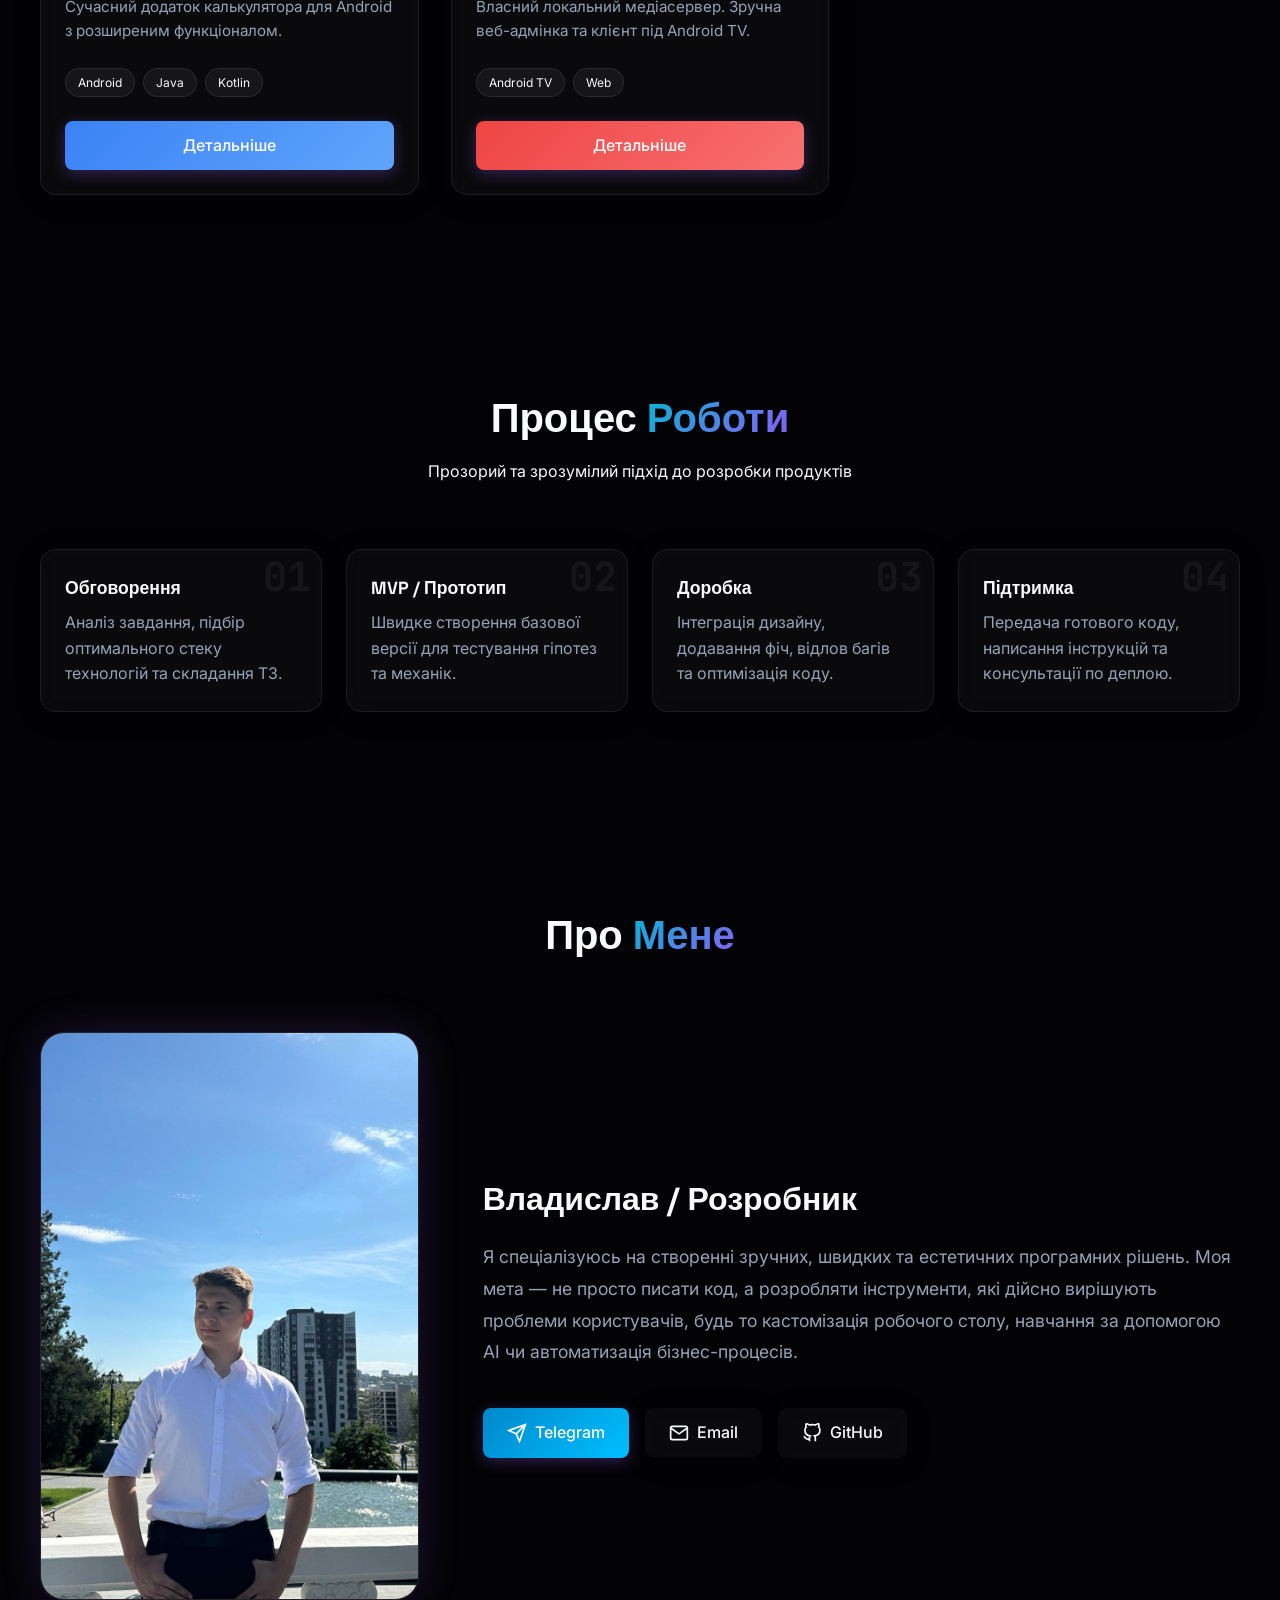
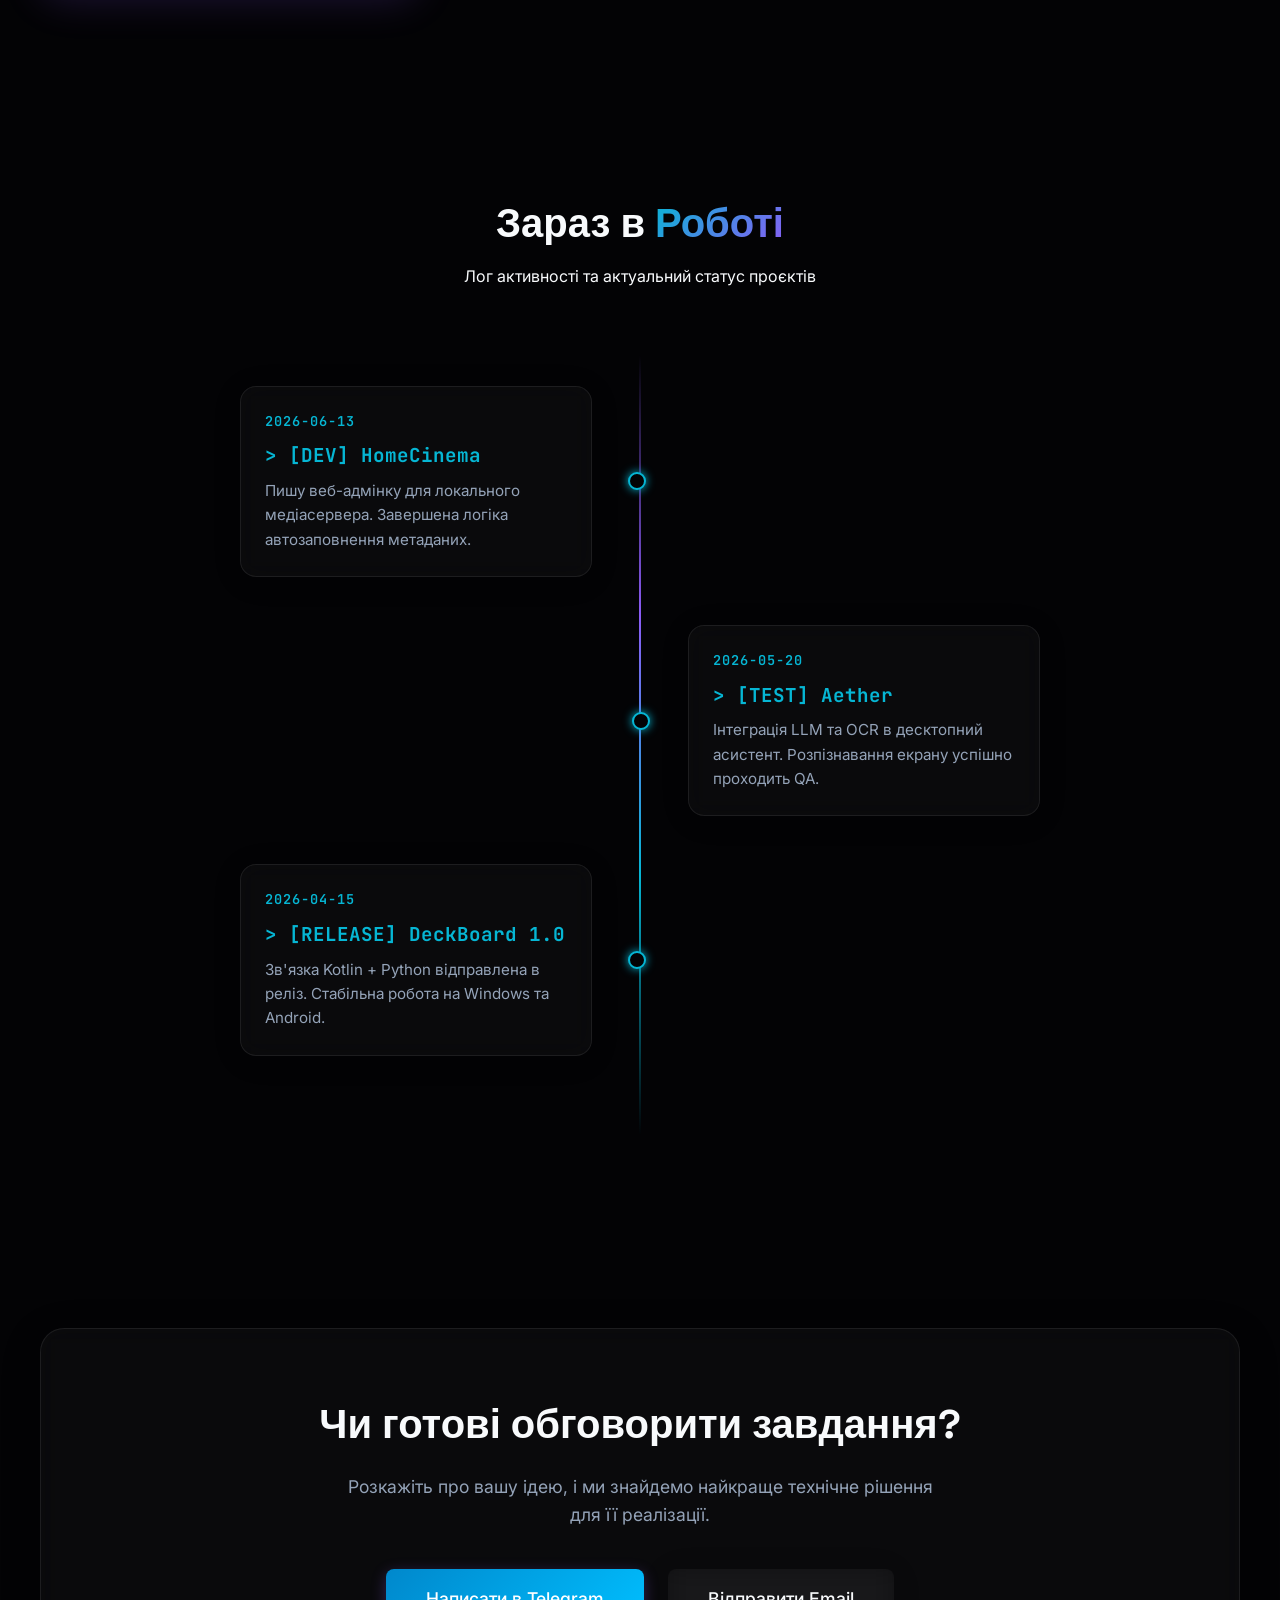
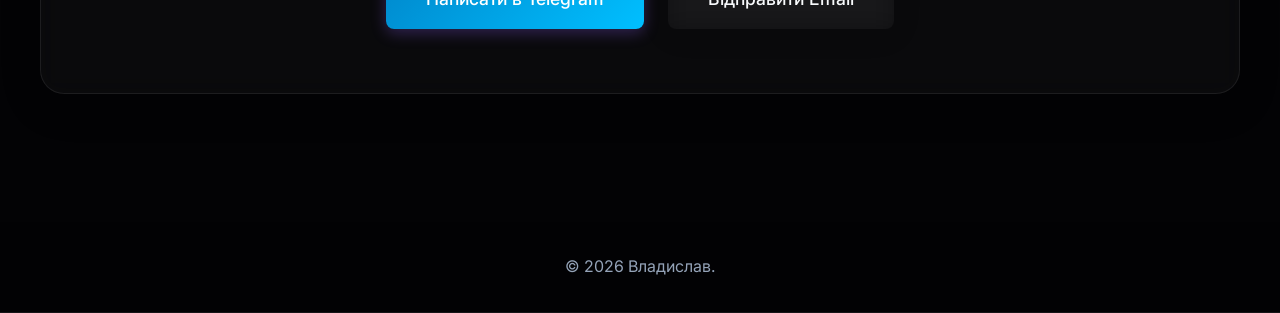
==== commit 672ab419: "fix  услуги" ====
--- a/index.html
+++ b/index.html
@@ -120,56 +120,46 @@
                 <h2 class="section-title"><span data-i18n="services_title_1">Мої</span> <span class="text-gradient" data-i18n="services_title_2">Послуги</span></h2>
                 <p class="section-subtitle" data-i18n="services_subtitle">Що саме я можу зробити для вас</p>
             </div>
-            <div class="services-grid">
+            <div class="spec-grid">
                 <!-- Десктоп-застосунки -->
-                <div class="service-card glass fade-in">
-                    <div class="service-icon" style="background: rgba(6, 182, 212, 0.15); color: #06b6d4;">
-                        <svg width="28" height="28" viewBox="0 0 24 24" fill="none" stroke="currentColor" stroke-width="1.5"><rect x="2" y="3" width="20" height="14" rx="2" ry="2"></rect><line x1="8" y1="21" x2="16" y2="21"></line><line x1="12" y1="17" x2="12" y2="21"></line></svg>
-                    </div>
-                    <div class="service-body">
-                        <h3 class="service-title" data-i18n="srv_desktop_title">Розробка десктоп-застосунків</h3>
-                        <p class="service-desc" data-i18n="srv_desktop_desc">Створюю кастомні утиліти та інструменти під Windows — від автоматизації рутинних задач до застосунків з власним інтерфейсом під конкретні потреби користувача.</p>
-                    </div>
+                <div class="spec-card glass fade-in">
+                    <div class="spec-icon" style="color: #06b6d4;">
+                        <svg width="32" height="32" viewBox="0 0 24 24" fill="none" stroke="currentColor" stroke-width="1.5"><rect x="2" y="3" width="20" height="14" rx="2" ry="2"></rect><line x1="8" y1="21" x2="16" y2="21"></line><line x1="12" y1="17" x2="12" y2="21"></line></svg>
+                    </div>
+                    <h3 class="spec-title" data-i18n="srv_desktop_title">Розробка десктоп-застосунків</h3>
+                    <p class="spec-desc" data-i18n="srv_desktop_desc">Створюю кастомні утиліти та інструменти під Windows — від автоматизації рутинних задач до застосунків з власним інтерфейсом під конкретні потреби користувача.</p>
                 </div>
                 <!-- Telegram-боти -->
-                <div class="service-card glass fade-in" style="transition-delay:80ms">
-                    <div class="service-icon" style="background: rgba(139, 92, 246, 0.15); color: #8b5cf6;">
-                        <svg width="28" height="28" viewBox="0 0 24 24" fill="none" stroke="currentColor" stroke-width="1.5"><line x1="22" y1="2" x2="11" y2="13"></line><polygon points="22 2 15 22 11 13 2 9 22 2"></polygon></svg>
-                    </div>
-                    <div class="service-body">
-                        <h3 class="service-title" data-i18n="srv_bots_title">Telegram-боти з інтеграцією AI</h3>
-                        <p class="service-desc" data-i18n="srv_bots_desc">Пишу ботів, які вміють більше за стандартні команди: розпізнавання голосу, робота з LLM, обробка запитів природною мовою, автоматичні відповіді та сценарії під бізнес-задачі.</p>
-                    </div>
+                <div class="spec-card glass fade-in" style="transition-delay: 100ms;">
+                    <div class="spec-icon" style="color: #8b5cf6;">
+                        <svg width="32" height="32" viewBox="0 0 24 24" fill="none" stroke="currentColor" stroke-width="1.5"><line x1="22" y1="2" x2="11" y2="13"></line><polygon points="22 2 15 22 11 13 2 9 22 2"></polygon></svg>
+                    </div>
+                    <h3 class="spec-title" data-i18n="srv_bots_title">Telegram-боти з інтеграцією AI</h3>
+                    <p class="spec-desc" data-i18n="srv_bots_desc">Пишу ботів, які вміють більше за стандартні команди: розпізнавання голосу, робота з LLM, обробка запитів природною мовою, автоматичні відповіді та сценарії під бізнес-задачі.</p>
                 </div>
                 <!-- Android -->
-                <div class="service-card glass fade-in" style="transition-delay:160ms">
-                    <div class="service-icon" style="background: rgba(52, 211, 153, 0.15); color: #34d399;">
-                        <svg width="28" height="28" viewBox="0 0 24 24" fill="none" stroke="currentColor" stroke-width="1.5"><rect x="5" y="2" width="14" height="20" rx="2" ry="2"></rect><line x1="12" y1="18" x2="12.01" y2="18"></line></svg>
-                    </div>
-                    <div class="service-body">
-                        <h3 class="service-title" data-i18n="srv_android_title">Android-застосунки</h3>
-                        <p class="service-desc" data-i18n="srv_android_desc">Розробка мобільних застосунків під Android — від простих утиліт до застосунків з інтеграцією зовнішніх сервісів та API.</p>
-                    </div>
+                <div class="spec-card glass fade-in" style="transition-delay: 200ms;">
+                    <div class="spec-icon" style="color: #34d399;">
+                        <svg width="32" height="32" viewBox="0 0 24 24" fill="none" stroke="currentColor" stroke-width="1.5"><rect x="5" y="2" width="14" height="20" rx="2" ry="2"></rect><line x1="12" y1="18" x2="12.01" y2="18"></line></svg>
+                    </div>
+                    <h3 class="spec-title" data-i18n="srv_android_title">Android-застосунки</h3>
+                    <p class="spec-desc" data-i18n="srv_android_desc">Розробка мобільних застосунків під Android — від простих утиліт до застосунків з інтеграцією зовнішніх сервісів та API.</p>
                 </div>
                 <!-- Автоматизація -->
-                <div class="service-card glass fade-in" style="transition-delay:240ms">
-                    <div class="service-icon" style="background: rgba(245, 158, 11, 0.15); color: #f59e0b;">
-                        <svg width="28" height="28" viewBox="0 0 24 24" fill="none" stroke="currentColor" stroke-width="1.5"><polygon points="13 2 3 14 12 14 11 22 21 10 12 10 13 2"></polygon></svg>
-                    </div>
-                    <div class="service-body">
-                        <h3 class="service-title" data-i18n="srv_auto_title">Автоматизація процесів</h3>
-                        <p class="service-desc" data-i18n="srv_auto_desc">Парсери, скрипти обробки даних, інтеграції між сервісами — якщо потрібно, щоб рутинна задача виконувалась без ручного втручання, можу це автоматизувати.</p>
-                    </div>
+                <div class="spec-card glass fade-in" style="transition-delay: 300ms;">
+                    <div class="spec-icon" style="color: #f59e0b;">
+                        <svg width="32" height="32" viewBox="0 0 24 24" fill="none" stroke="currentColor" stroke-width="1.5"><polygon points="13 2 3 14 12 14 11 22 21 10 12 10 13 2"></polygon></svg>
+                    </div>
+                    <h3 class="spec-title" data-i18n="srv_auto_title">Автоматизація процесів</h3>
+                    <p class="spec-desc" data-i18n="srv_auto_desc">Парсери, скрипти обробки даних, інтеграції між сервісами — якщо потрібно, щоб рутинна задача виконувалась без ручного втручання, можу це автоматизувати.</p>
                 </div>
                 <!-- Консультації -->
-                <div class="service-card glass fade-in" style="transition-delay:320ms">
-                    <div class="service-icon" style="background: rgba(236, 72, 153, 0.15); color: #ec4899;">
-                        <svg width="28" height="28" viewBox="0 0 24 24" fill="none" stroke="currentColor" stroke-width="1.5"><path d="M21 15a2 2 0 0 1-2 2H7l-4 4V5a2 2 0 0 1 2-2h14a2 2 0 0 1 2 2z"></path></svg>
-                    </div>
-                    <div class="service-body">
-                        <h3 class="service-title" data-i18n="srv_consult_title">Консультації та доопрацювання проєктів</h3>
-                        <p class="service-desc" data-i18n="srv_consult_desc">Готовий допомогти з доопрацюванням існуючого коду, виправленням багів або порадою щодо архітектури рішення.</p>
-                    </div>
+                <div class="spec-card glass fade-in" style="transition-delay: 400ms;">
+                    <div class="spec-icon" style="color: #ec4899;">
+                        <svg width="32" height="32" viewBox="0 0 24 24" fill="none" stroke="currentColor" stroke-width="1.5"><path d="M21 15a2 2 0 0 1-2 2H7l-4 4V5a2 2 0 0 1 2-2h14a2 2 0 0 1 2 2z"></path></svg>
+                    </div>
+                    <h3 class="spec-title" data-i18n="srv_consult_title">Консультації та доопрацювання проєктів</h3>
+                    <p class="spec-desc" data-i18n="srv_consult_desc">Готовий допомогти з доопрацюванням існуючого коду, виправленням багів або порадою щодо архітектури рішення.</p>
                 </div>
             </div>
         </section>
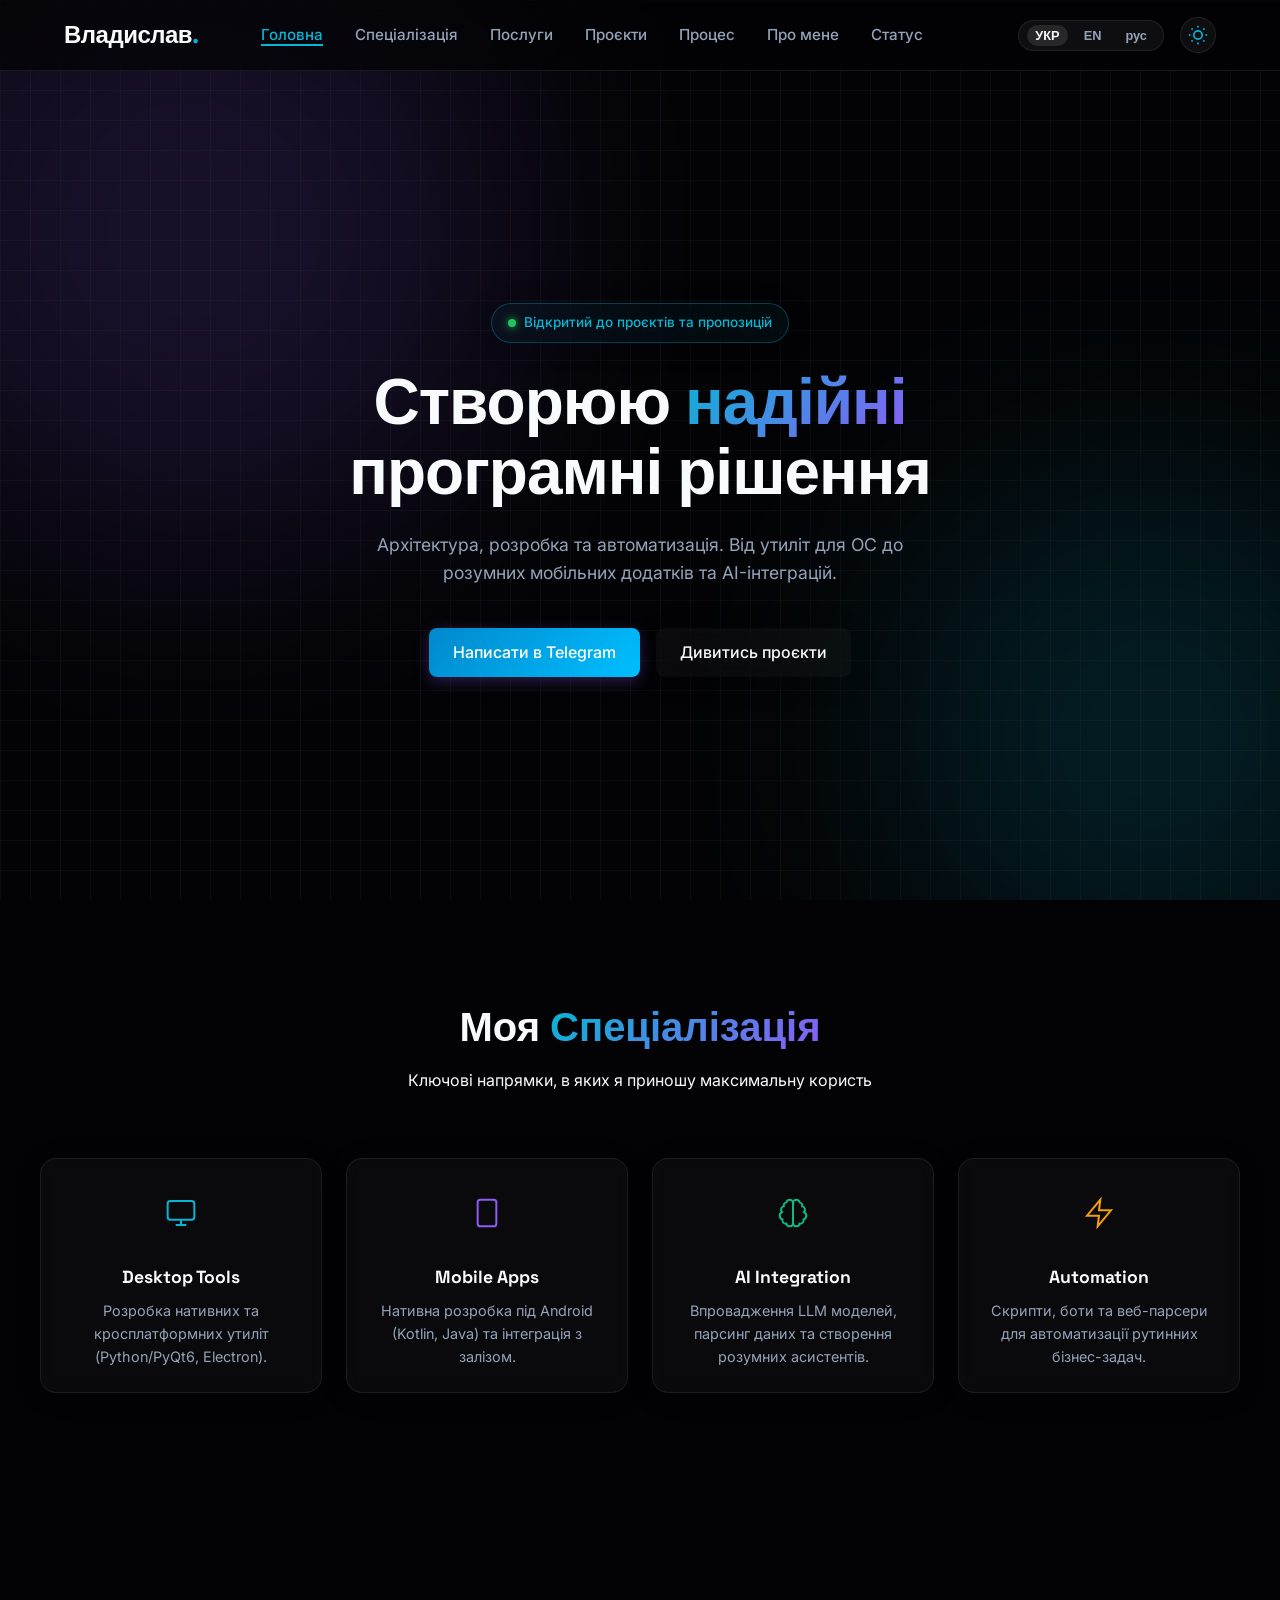
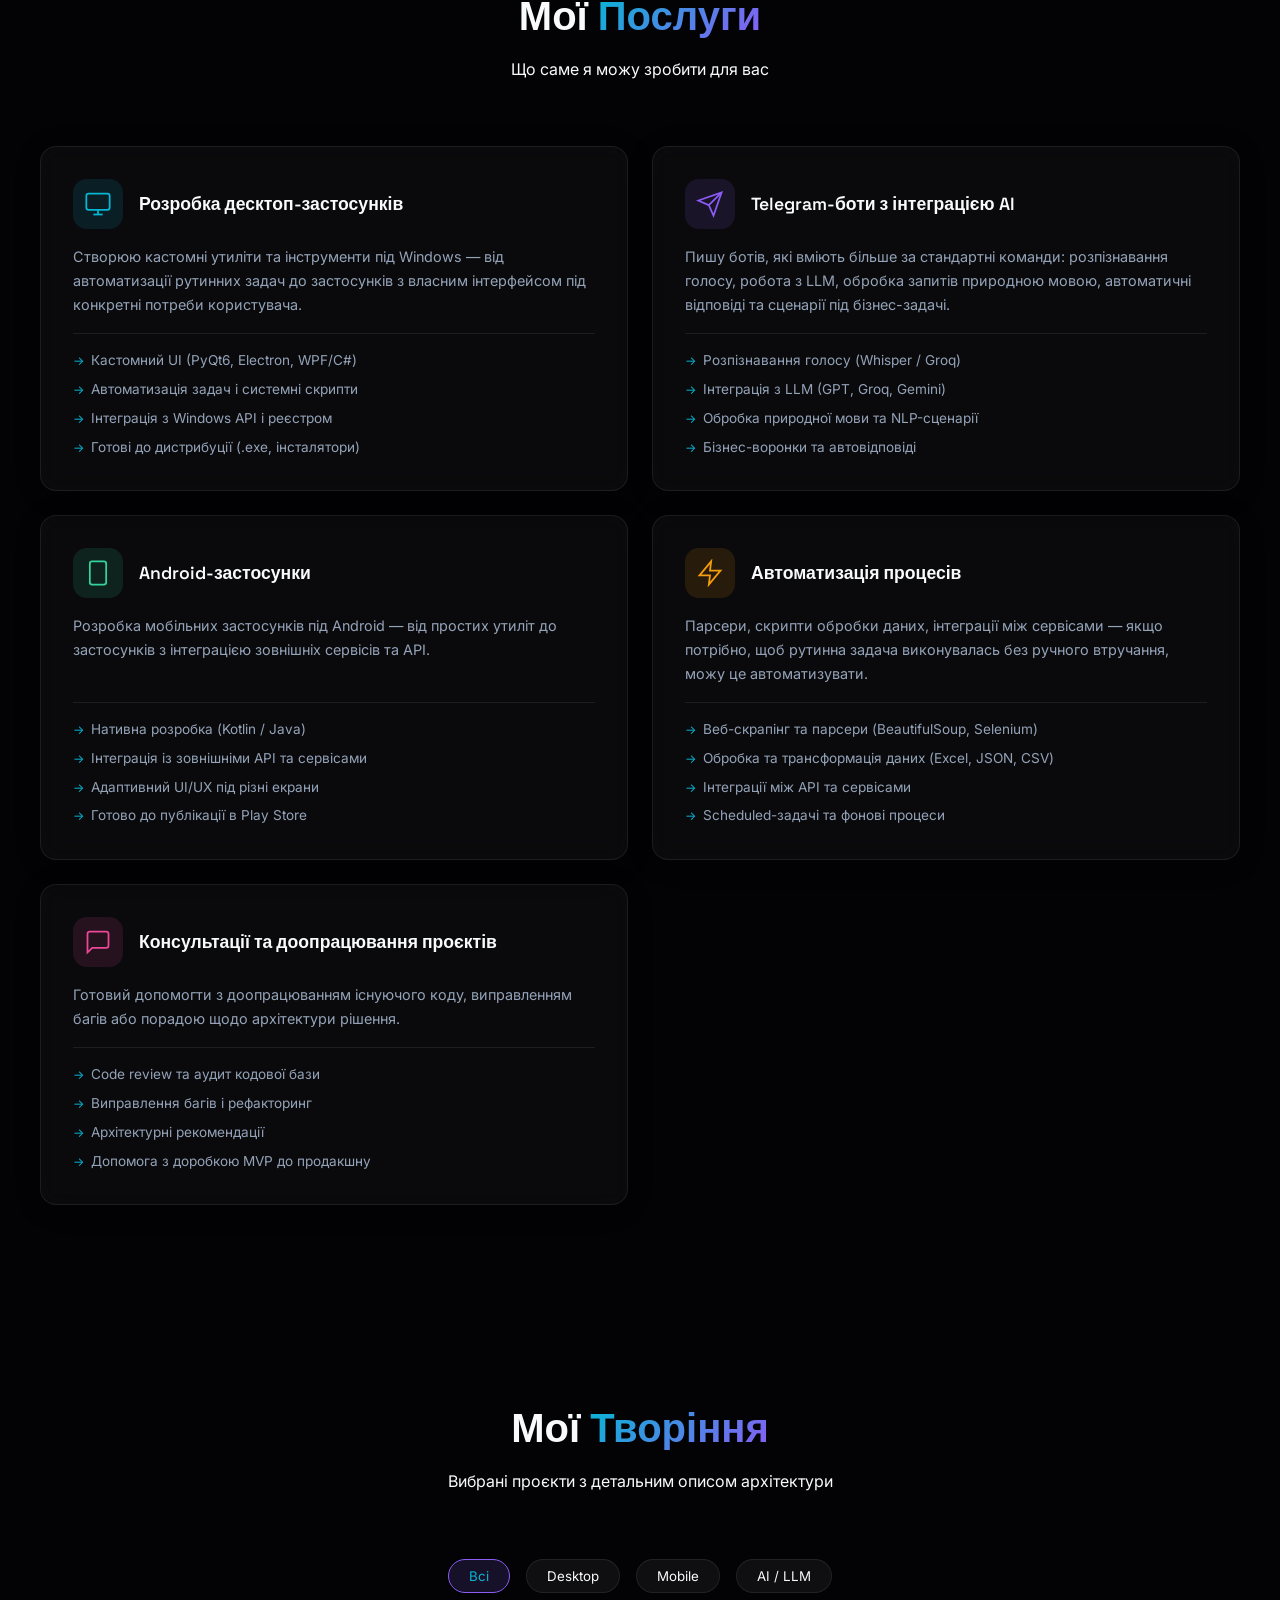
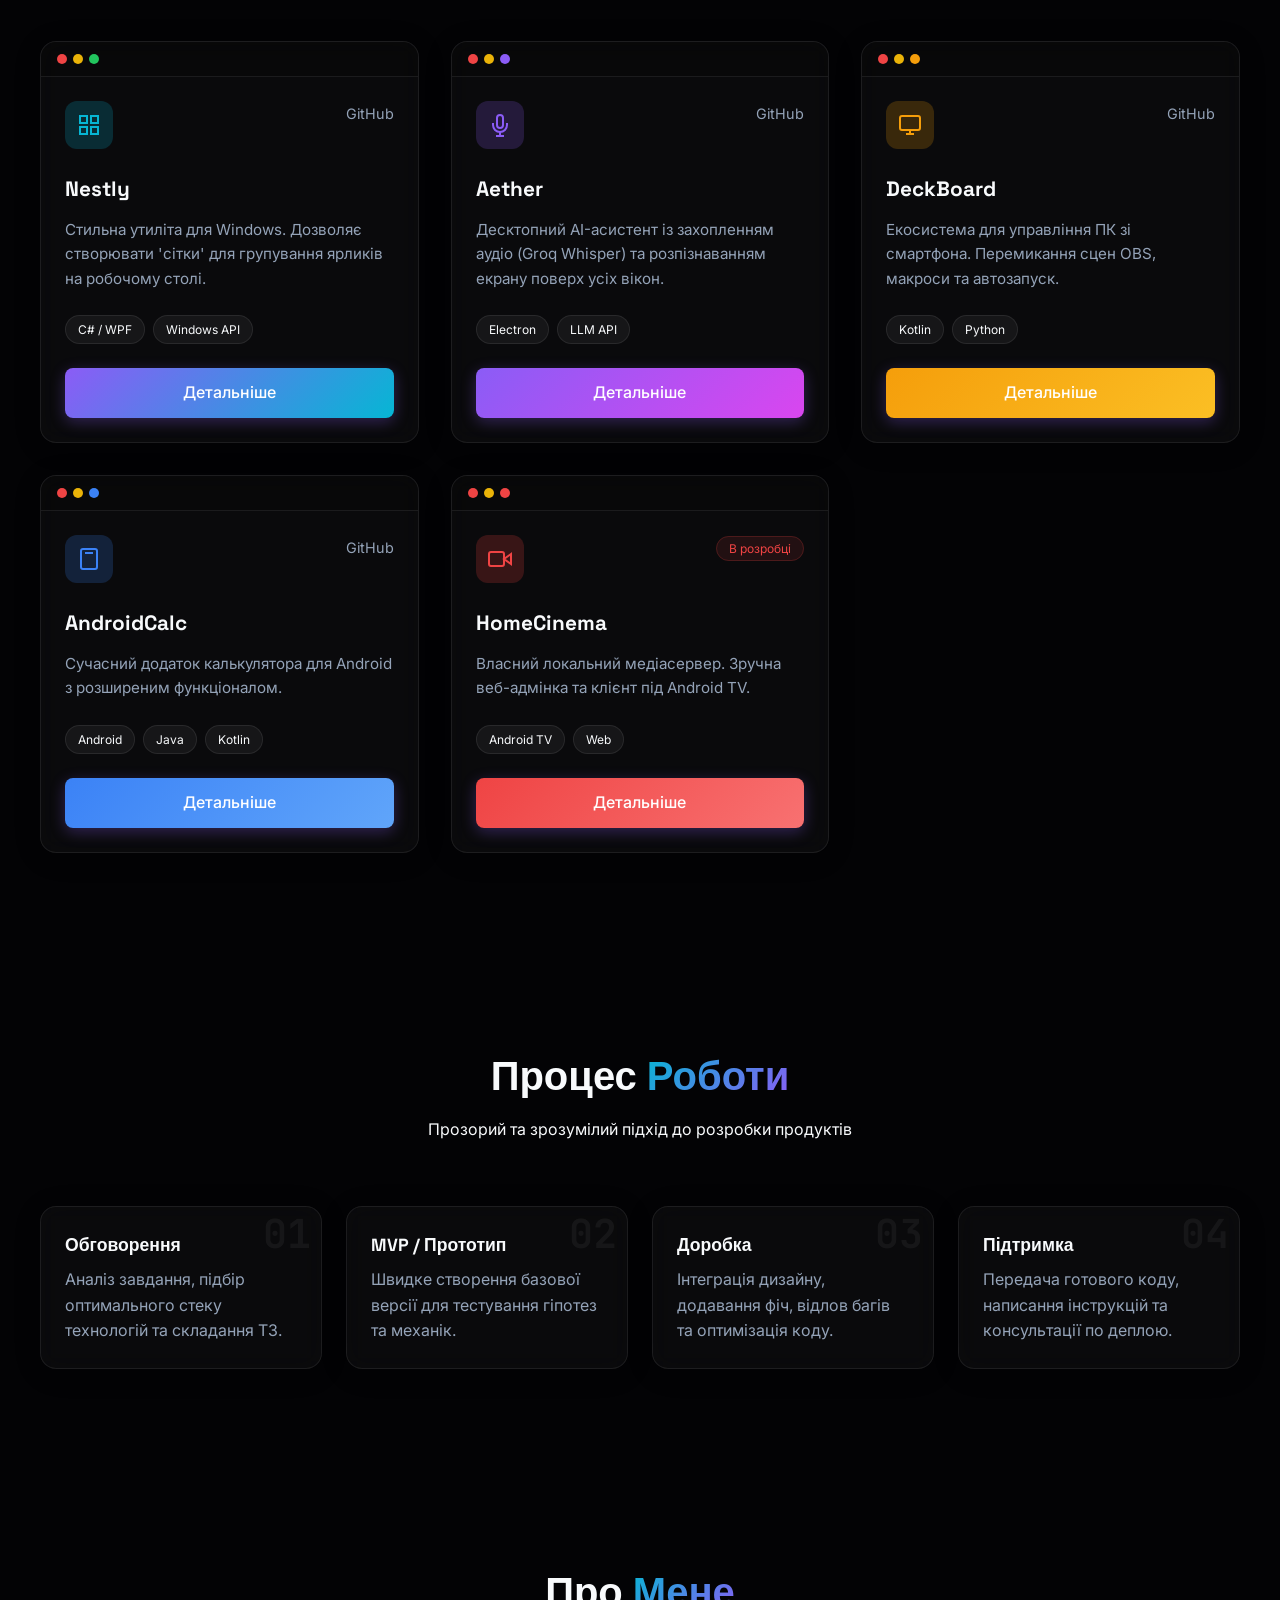
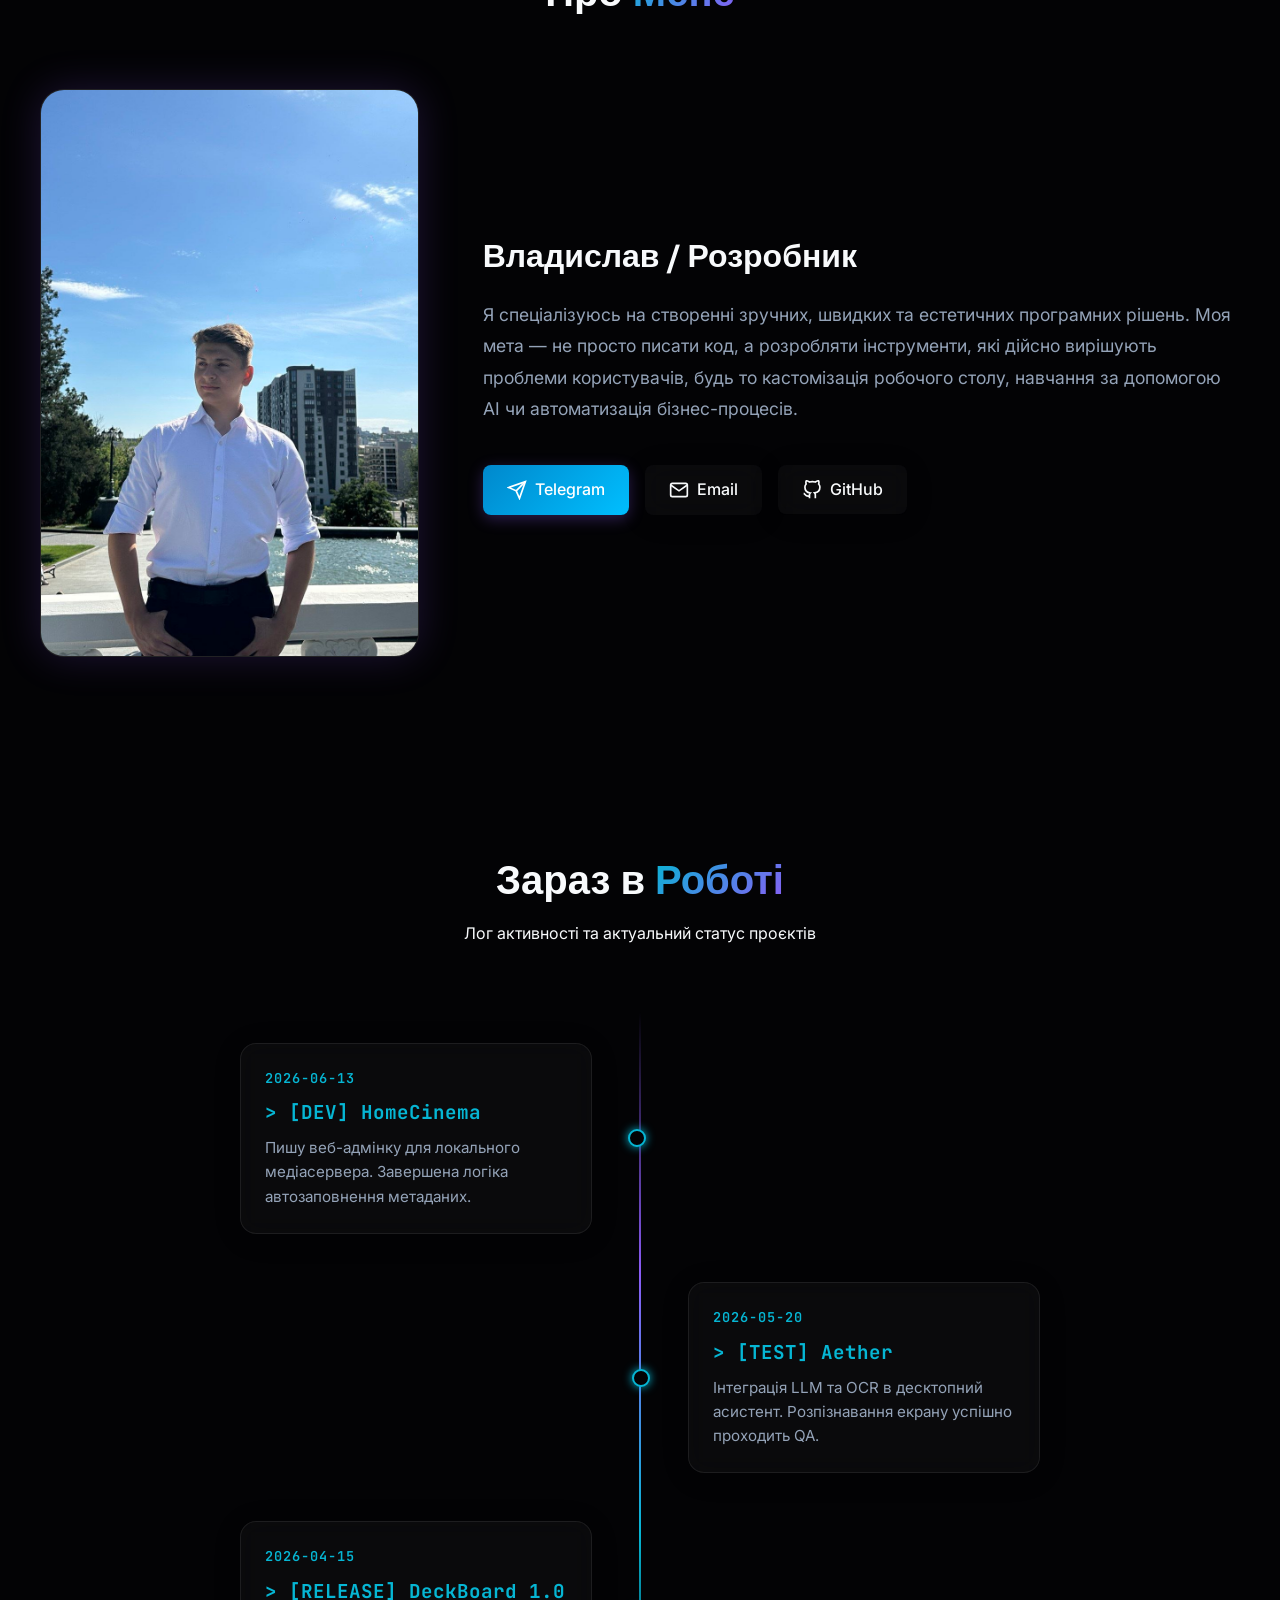
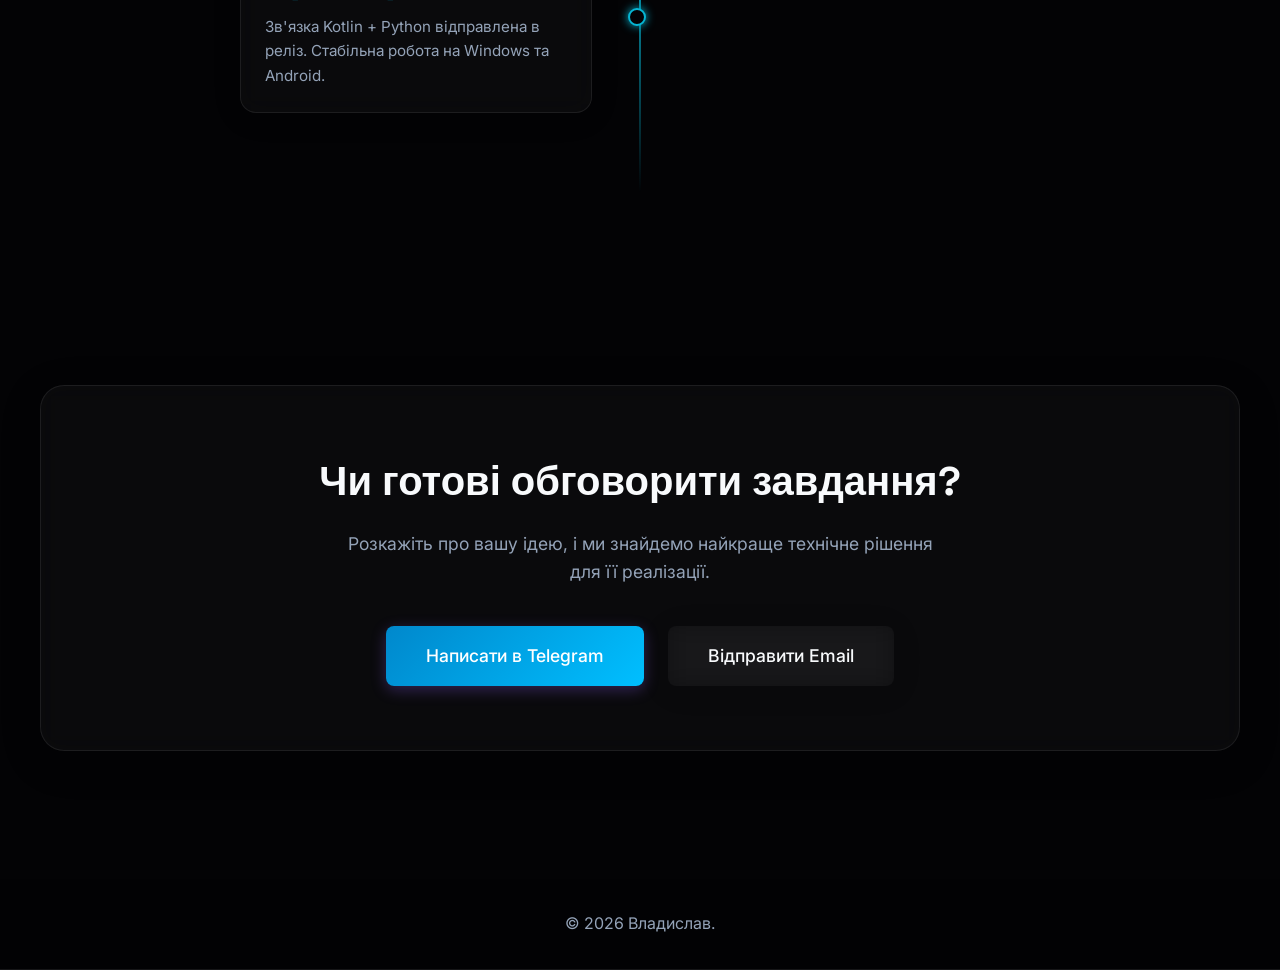
==== commit 27567b55: "fix  услуги" ====
--- a/index.html
+++ b/index.html
@@ -120,49 +120,90 @@
                 <h2 class="section-title"><span data-i18n="services_title_1">Мої</span> <span class="text-gradient" data-i18n="services_title_2">Послуги</span></h2>
                 <p class="section-subtitle" data-i18n="services_subtitle">Що саме я можу зробити для вас</p>
             </div>
-            <div class="spec-grid">
-                <!-- Десктоп-застосунки -->
-                <div class="spec-card glass fade-in">
-                    <div class="spec-icon" style="color: #06b6d4;">
-                        <svg width="32" height="32" viewBox="0 0 24 24" fill="none" stroke="currentColor" stroke-width="1.5"><rect x="2" y="3" width="20" height="14" rx="2" ry="2"></rect><line x1="8" y1="21" x2="16" y2="21"></line><line x1="12" y1="17" x2="12" y2="21"></line></svg>
-                    </div>
-                    <h3 class="spec-title" data-i18n="srv_desktop_title">Розробка десктоп-застосунків</h3>
-                    <p class="spec-desc" data-i18n="srv_desktop_desc">Створюю кастомні утиліти та інструменти під Windows — від автоматизації рутинних задач до застосунків з власним інтерфейсом під конкретні потреби користувача.</p>
+            <div class="srv-grid">
+                <!-- Десктоп -->
+                <div class="srv-card glass fade-in">
+                    <div class="srv-card-header">
+                        <div class="srv-icon" style="background: rgba(6,182,212,0.12); color: #06b6d4;">
+                            <svg width="28" height="28" viewBox="0 0 24 24" fill="none" stroke="currentColor" stroke-width="1.5"><rect x="2" y="3" width="20" height="14" rx="2" ry="2"></rect><line x1="8" y1="21" x2="16" y2="21"></line><line x1="12" y1="17" x2="12" y2="21"></line></svg>
+                        </div>
+                        <h3 class="srv-title" data-i18n="srv_desktop_title">Розробка десктоп-застосунків</h3>
+                    </div>
+                    <p class="srv-desc" data-i18n="srv_desktop_desc">Створюю кастомні утиліти та інструменти під Windows — від автоматизації рутинних задач до застосунків з власним інтерфейсом.</p>
+                    <ul class="srv-features">
+                        <li data-i18n="srv_desktop_f1">Кастомний UI (PyQt6, Electron, WPF/C#)</li>
+                        <li data-i18n="srv_desktop_f2">Автоматизація задач і системні скрипти</li>
+                        <li data-i18n="srv_desktop_f3">Інтеграція з Windows API і реєстром</li>
+                        <li data-i18n="srv_desktop_f4">Готові до дистрибуції (.exe, інсталятори)</li>
+                    </ul>
                 </div>
                 <!-- Telegram-боти -->
-                <div class="spec-card glass fade-in" style="transition-delay: 100ms;">
-                    <div class="spec-icon" style="color: #8b5cf6;">
-                        <svg width="32" height="32" viewBox="0 0 24 24" fill="none" stroke="currentColor" stroke-width="1.5"><line x1="22" y1="2" x2="11" y2="13"></line><polygon points="22 2 15 22 11 13 2 9 22 2"></polygon></svg>
-                    </div>
-                    <h3 class="spec-title" data-i18n="srv_bots_title">Telegram-боти з інтеграцією AI</h3>
-                    <p class="spec-desc" data-i18n="srv_bots_desc">Пишу ботів, які вміють більше за стандартні команди: розпізнавання голосу, робота з LLM, обробка запитів природною мовою, автоматичні відповіді та сценарії під бізнес-задачі.</p>
+                <div class="srv-card glass fade-in" style="transition-delay: 100ms;">
+                    <div class="srv-card-header">
+                        <div class="srv-icon" style="background: rgba(139,92,246,0.12); color: #8b5cf6;">
+                            <svg width="28" height="28" viewBox="0 0 24 24" fill="none" stroke="currentColor" stroke-width="1.5"><line x1="22" y1="2" x2="11" y2="13"></line><polygon points="22 2 15 22 11 13 2 9 22 2"></polygon></svg>
+                        </div>
+                        <h3 class="srv-title" data-i18n="srv_bots_title">Telegram-боти з інтеграцією AI</h3>
+                    </div>
+                    <p class="srv-desc" data-i18n="srv_bots_desc">Пишу ботів, які вміють більше за стандартні команди — від простої автоматизації до повноцінних AI-асистентів.</p>
+                    <ul class="srv-features">
+                        <li data-i18n="srv_bots_f1">Розпізнавання голосу (Whisper / Groq)</li>
+                        <li data-i18n="srv_bots_f2">Інтеграція з LLM (GPT, Groq, Gemini)</li>
+                        <li data-i18n="srv_bots_f3">Обробка природної мови та NLP-сценарії</li>
+                        <li data-i18n="srv_bots_f4">Бізнес-воронки та автовідповіді</li>
+                    </ul>
                 </div>
                 <!-- Android -->
-                <div class="spec-card glass fade-in" style="transition-delay: 200ms;">
-                    <div class="spec-icon" style="color: #34d399;">
-                        <svg width="32" height="32" viewBox="0 0 24 24" fill="none" stroke="currentColor" stroke-width="1.5"><rect x="5" y="2" width="14" height="20" rx="2" ry="2"></rect><line x1="12" y1="18" x2="12.01" y2="18"></line></svg>
-                    </div>
-                    <h3 class="spec-title" data-i18n="srv_android_title">Android-застосунки</h3>
-                    <p class="spec-desc" data-i18n="srv_android_desc">Розробка мобільних застосунків під Android — від простих утиліт до застосунків з інтеграцією зовнішніх сервісів та API.</p>
+                <div class="srv-card glass fade-in" style="transition-delay: 200ms;">
+                    <div class="srv-card-header">
+                        <div class="srv-icon" style="background: rgba(52,211,153,0.12); color: #34d399;">
+                            <svg width="28" height="28" viewBox="0 0 24 24" fill="none" stroke="currentColor" stroke-width="1.5"><rect x="5" y="2" width="14" height="20" rx="2" ry="2"></rect><line x1="12" y1="18" x2="12.01" y2="18"></line></svg>
+                        </div>
+                        <h3 class="srv-title" data-i18n="srv_android_title">Android-застосунки</h3>
+                    </div>
+                    <p class="srv-desc" data-i18n="srv_android_desc">Розробка мобільних застосунків під Android — від простих утиліт до застосунків з інтеграцією зовнішніх сервісів.</p>
+                    <ul class="srv-features">
+                        <li data-i18n="srv_android_f1">Нативна розробка (Kotlin / Java)</li>
+                        <li data-i18n="srv_android_f2">Інтеграція із зовнішніми API та сервісами</li>
+                        <li data-i18n="srv_android_f3">Адаптивний UI/UX під різні екрани</li>
+                        <li data-i18n="srv_android_f4">Готово до публікації в Play Store</li>
+                    </ul>
                 </div>
                 <!-- Автоматизація -->
-                <div class="spec-card glass fade-in" style="transition-delay: 300ms;">
-                    <div class="spec-icon" style="color: #f59e0b;">
-                        <svg width="32" height="32" viewBox="0 0 24 24" fill="none" stroke="currentColor" stroke-width="1.5"><polygon points="13 2 3 14 12 14 11 22 21 10 12 10 13 2"></polygon></svg>
-                    </div>
-                    <h3 class="spec-title" data-i18n="srv_auto_title">Автоматизація процесів</h3>
-                    <p class="spec-desc" data-i18n="srv_auto_desc">Парсери, скрипти обробки даних, інтеграції між сервісами — якщо потрібно, щоб рутинна задача виконувалась без ручного втручання, можу це автоматизувати.</p>
+                <div class="srv-card glass fade-in" style="transition-delay: 300ms;">
+                    <div class="srv-card-header">
+                        <div class="srv-icon" style="background: rgba(245,158,11,0.12); color: #f59e0b;">
+                            <svg width="28" height="28" viewBox="0 0 24 24" fill="none" stroke="currentColor" stroke-width="1.5"><polygon points="13 2 3 14 12 14 11 22 21 10 12 10 13 2"></polygon></svg>
+                        </div>
+                        <h3 class="srv-title" data-i18n="srv_auto_title">Автоматизація процесів</h3>
+                    </div>
+                    <p class="srv-desc" data-i18n="srv_auto_desc">Парсери, скрипти обробки даних, інтеграції між сервісами — рутинні задачі виконуються без ручного втручання.</p>
+                    <ul class="srv-features">
+                        <li data-i18n="srv_auto_f1">Веб-скрапінг та парсери (BeautifulSoup, Selenium)</li>
+                        <li data-i18n="srv_auto_f2">Обробка та трансформація даних (Excel, JSON, CSV)</li>
+                        <li data-i18n="srv_auto_f3">Інтеграції між API та сервісами</li>
+                        <li data-i18n="srv_auto_f4">Scheduled-задачі та фонові процеси</li>
+                    </ul>
                 </div>
                 <!-- Консультації -->
-                <div class="spec-card glass fade-in" style="transition-delay: 400ms;">
-                    <div class="spec-icon" style="color: #ec4899;">
-                        <svg width="32" height="32" viewBox="0 0 24 24" fill="none" stroke="currentColor" stroke-width="1.5"><path d="M21 15a2 2 0 0 1-2 2H7l-4 4V5a2 2 0 0 1 2-2h14a2 2 0 0 1 2 2z"></path></svg>
-                    </div>
-                    <h3 class="spec-title" data-i18n="srv_consult_title">Консультації та доопрацювання проєктів</h3>
-                    <p class="spec-desc" data-i18n="srv_consult_desc">Готовий допомогти з доопрацюванням існуючого коду, виправленням багів або порадою щодо архітектури рішення.</p>
-                </div>
-            </div>
-        </section>
+                <div class="srv-card glass fade-in" style="transition-delay: 400ms;">
+                    <div class="srv-card-header">
+                        <div class="srv-icon" style="background: rgba(236,72,153,0.12); color: #ec4899;">
+                            <svg width="28" height="28" viewBox="0 0 24 24" fill="none" stroke="currentColor" stroke-width="1.5"><path d="M21 15a2 2 0 0 1-2 2H7l-4 4V5a2 2 0 0 1 2-2h14a2 2 0 0 1 2 2z"></path></svg>
+                        </div>
+                        <h3 class="srv-title" data-i18n="srv_consult_title">Консультації та доопрацювання</h3>
+                    </div>
+                    <p class="srv-desc" data-i18n="srv_consult_desc">Допомагаю довести проєкт до ладу — незалежно від стадії: від аудиту коду до архітектурних рекомендацій.</p>
+                    <ul class="srv-features">
+                        <li data-i18n="srv_consult_f1">Code review та аудит кодової бази</li>
+                        <li data-i18n="srv_consult_f2">Виправлення багів і рефакторинг</li>
+                        <li data-i18n="srv_consult_f3">Архітектурні рекомендації</li>
+                        <li data-i18n="srv_consult_f4">Допомога з доробкою MVP до продакшну</li>
+                    </ul>
+                </div>
+            </div>
+        </section>
+
 
         <!-- Секция Проектов -->
         <section id="projects" class="projects container section-padding">
--- a/style.css
+++ b/style.css
@@ -1216,30 +1216,42 @@
 }
 
 /* Services Section */
-.services-grid {
+.srv-grid {
     display: grid;
-    grid-template-columns: repeat(auto-fill, minmax(300px, 1fr));
+    grid-template-columns: repeat(2, 1fr);
     gap: 1.5rem;
 }
 
-.service-card {
-    display: flex;
-    align-items: flex-start;
-    gap: 1.25rem;
-    padding: 1.75rem;
+@media (max-width: 768px) {
+    .srv-grid {
+        grid-template-columns: 1fr;
+    }
+}
+
+.srv-card {
+    padding: 2rem;
     border-radius: 16px;
     transition: var(--transition);
-}
-
-.service-card:hover {
+    display: flex;
+    flex-direction: column;
+    gap: 1rem;
+}
+
+.srv-card:hover {
     transform: translateY(-4px);
     background: var(--surface-hover);
     border-color: rgba(255, 255, 255, 0.15);
 }
 
-.service-icon {
-    width: 52px;
-    height: 52px;
+.srv-card-header {
+    display: flex;
+    align-items: center;
+    gap: 1rem;
+}
+
+.srv-icon {
+    width: 50px;
+    height: 50px;
     border-radius: 14px;
     display: flex;
     align-items: center;
@@ -1247,25 +1259,44 @@
     flex-shrink: 0;
 }
 
-.service-body {
-    flex: 1;
-}
-
-.service-title {
-    font-size: 1.05rem;
+.srv-title {
+    font-size: 1.1rem;
     font-weight: 600;
-    margin-bottom: 0.5rem;
-    color: var(--text-main);
-}
-
-.service-desc {
+    color: var(--text-main);
+    line-height: 1.3;
+}
+
+.srv-desc {
     font-size: 0.9rem;
     color: var(--text-muted);
     line-height: 1.65;
-}
-
-@media (max-width: 640px) {
-    .services-grid {
-        grid-template-columns: 1fr;
-    }
-}
+    margin: 0;
+}
+
+.srv-features {
+    list-style: none;
+    padding: 0;
+    margin: 0;
+    display: flex;
+    flex-direction: column;
+    gap: 0.45rem;
+    border-top: 1px solid var(--border-color);
+    padding-top: 1rem;
+    margin-top: auto;
+}
+
+.srv-features li {
+    font-size: 0.85rem;
+    color: var(--text-muted);
+    padding-left: 1.1rem;
+    position: relative;
+}
+
+.srv-features li::before {
+    content: '→';
+    position: absolute;
+    left: 0;
+    color: var(--accent-secondary);
+    font-size: 0.75rem;
+    top: 1px;
+}
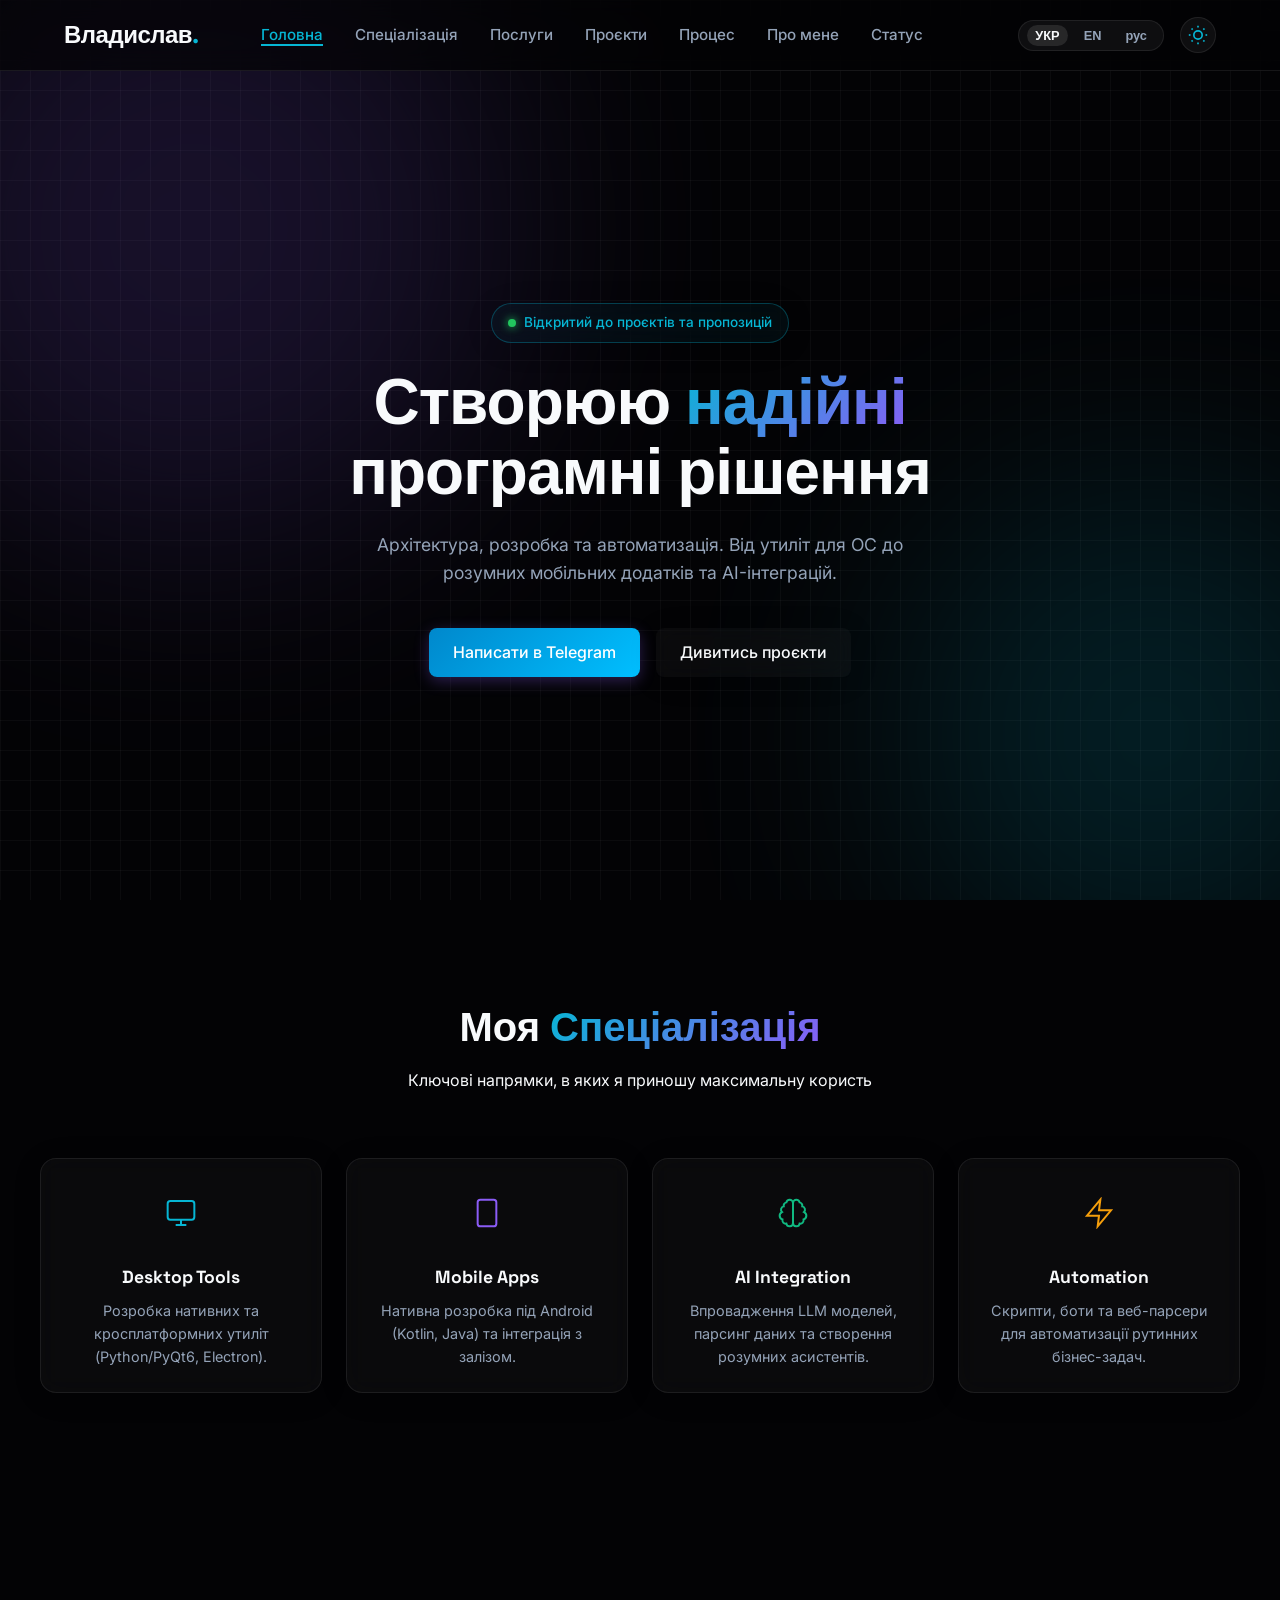
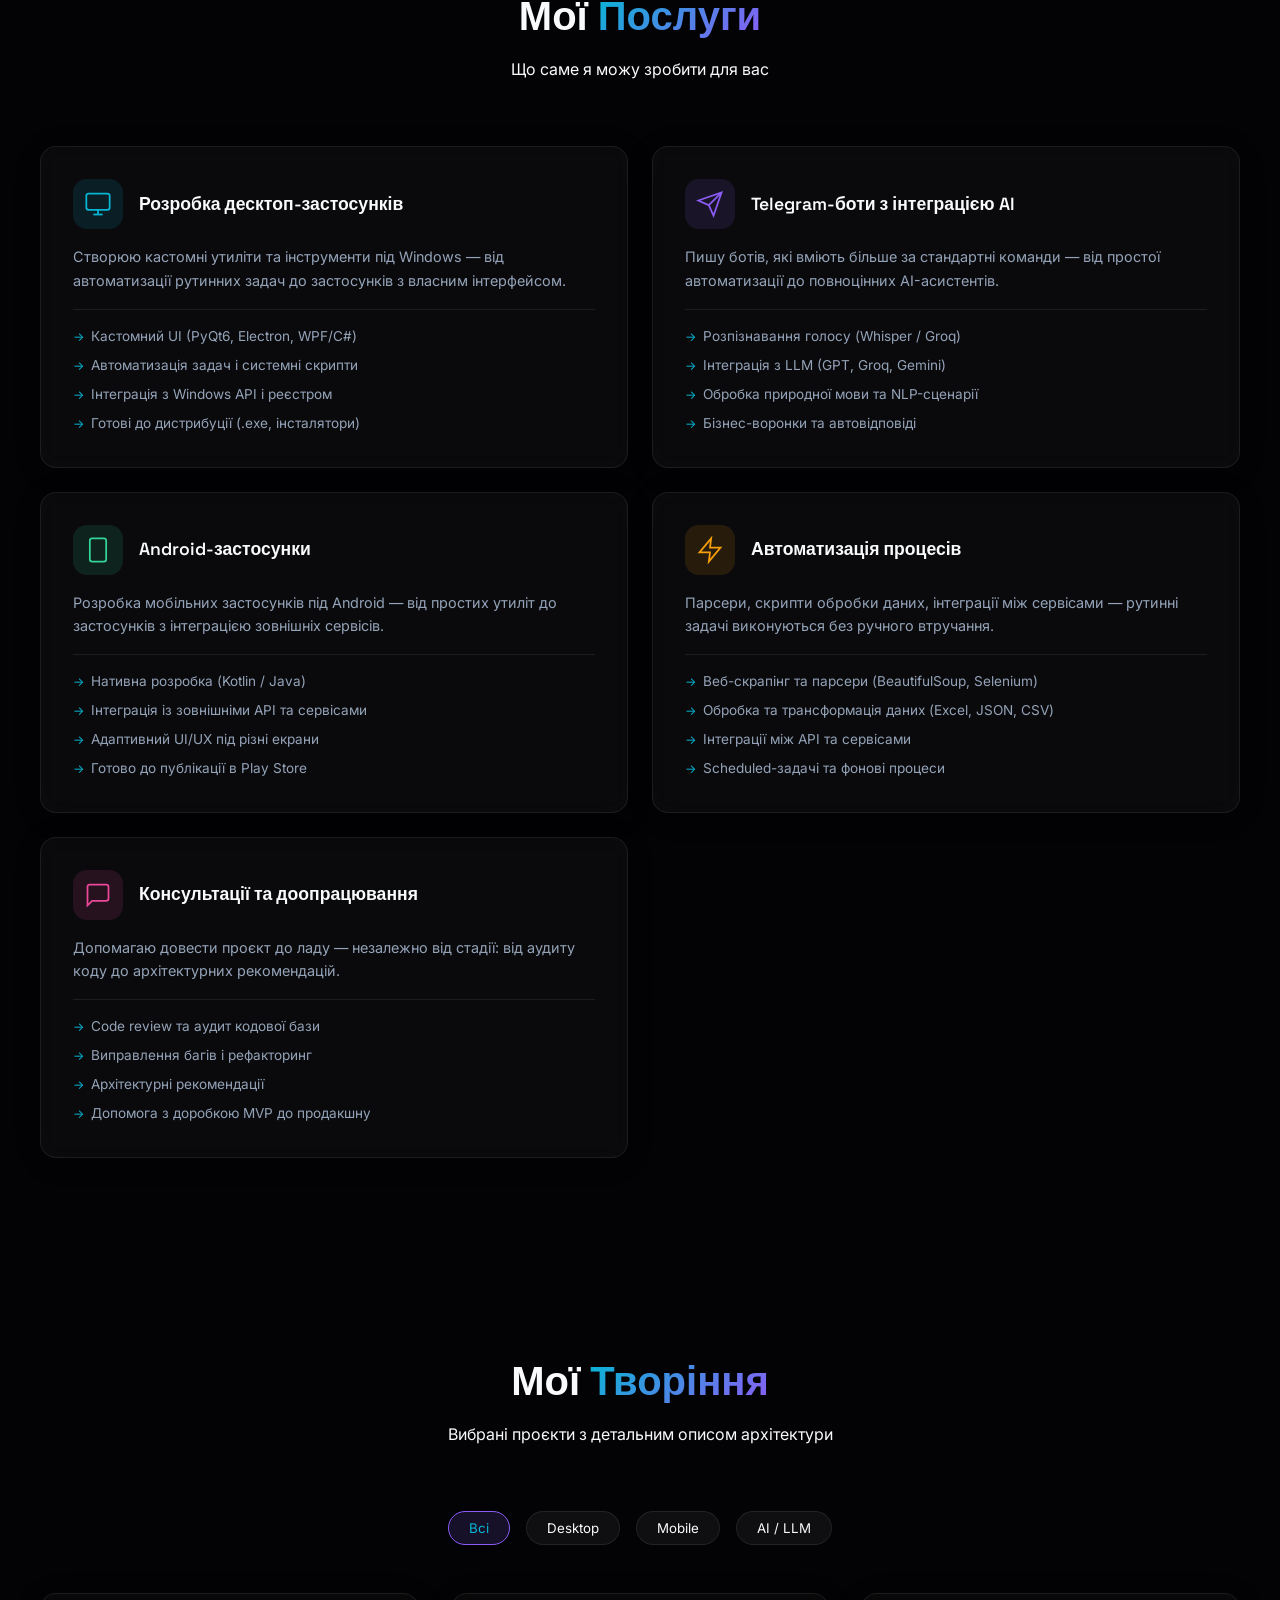
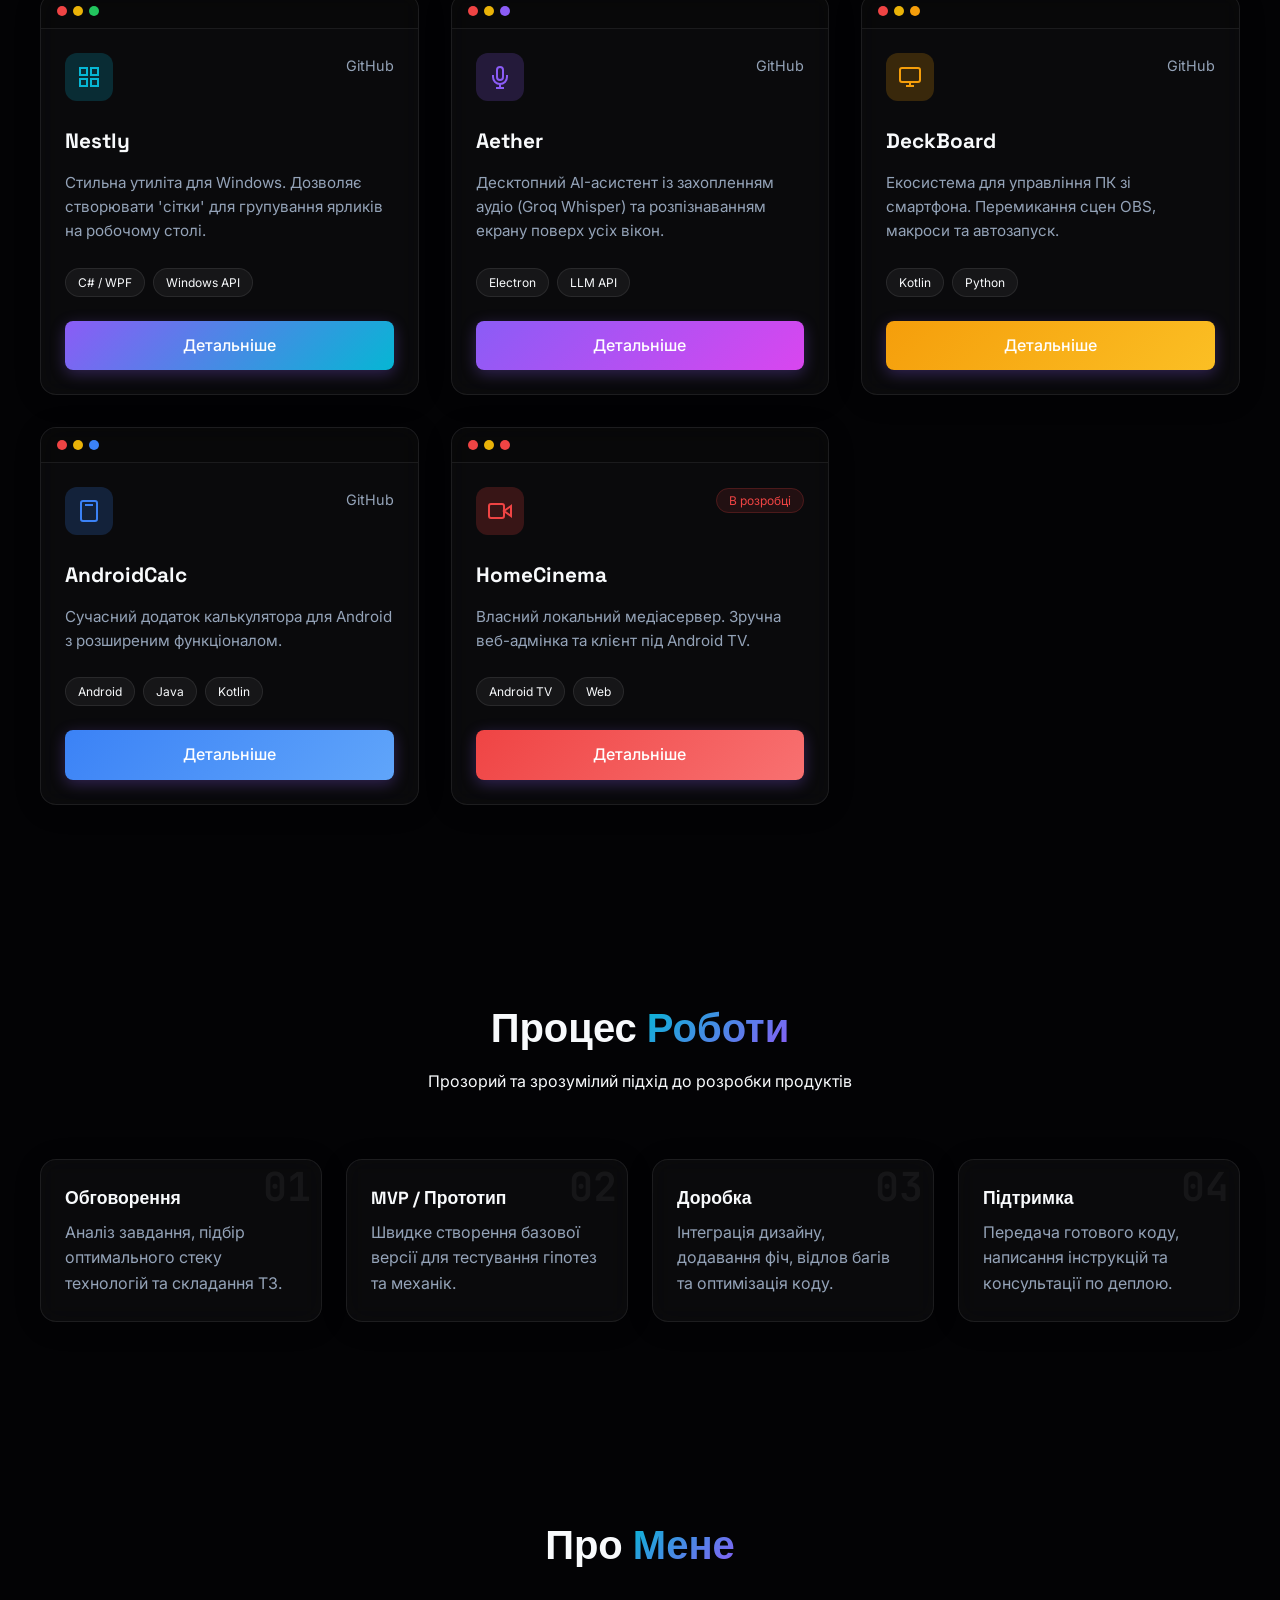
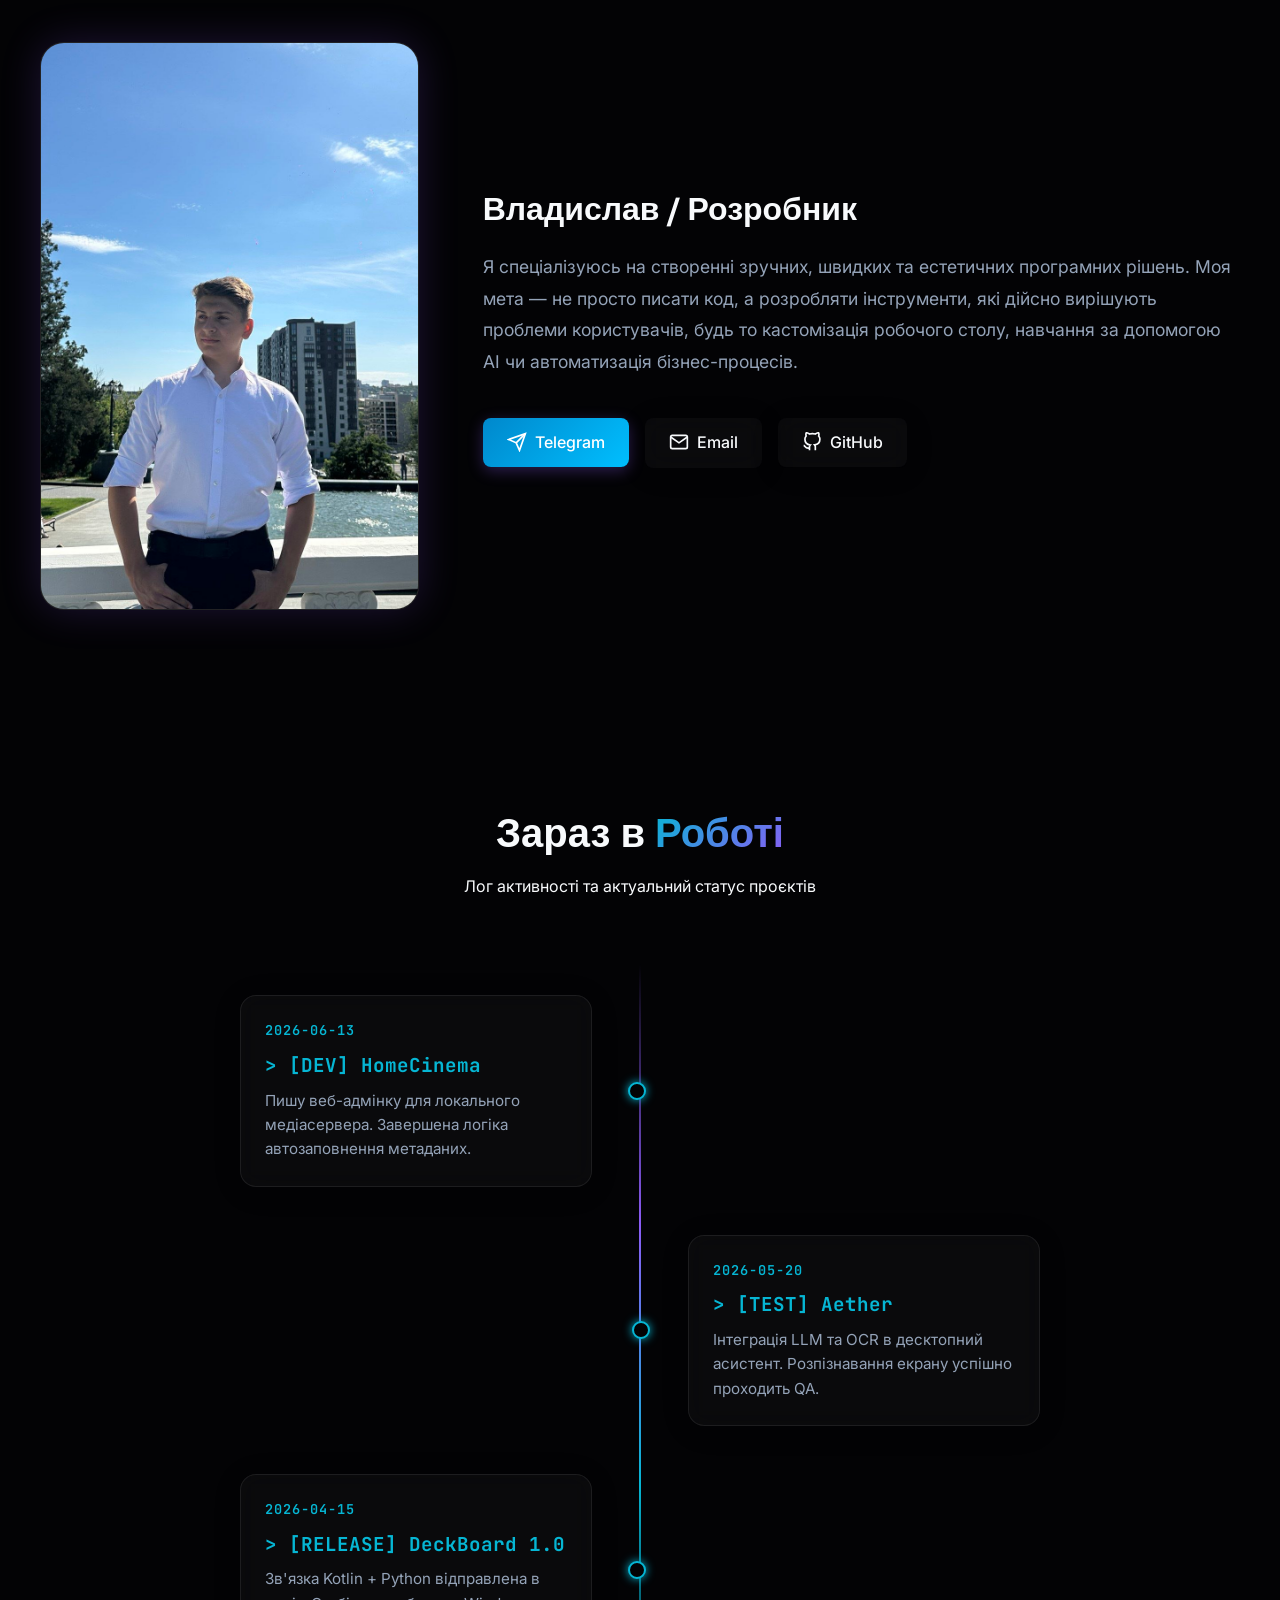
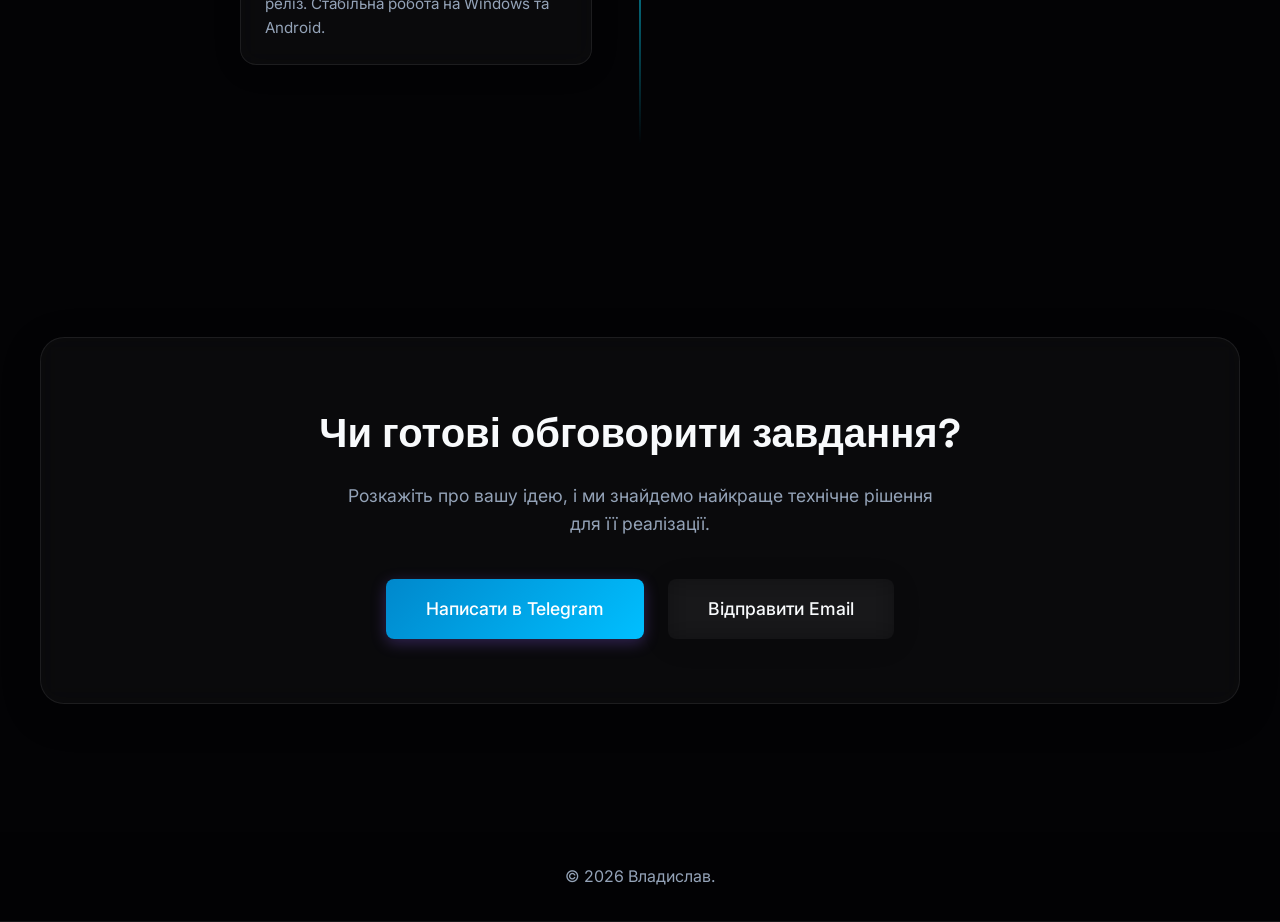
==== commit f217ae69: "Bypass CSS cache" ====
--- a/index.html
+++ b/index.html
@@ -18,7 +18,7 @@
     <link rel="preconnect" href="https://fonts.googleapis.com">
     <link rel="preconnect" href="https://fonts.gstatic.com" crossorigin>
     <link href="https://fonts.googleapis.com/css2?family=Inter:wght@300;400;500;600&family=Space+Grotesk:wght@500;700&family=JetBrains+Mono:wght@400;500&display=swap" rel="stylesheet">
-    <link rel="stylesheet" href="style.css">
+    <link rel="stylesheet" href="style.css?v=2">
 </head>
 <body>
     <!-- Фоновые эффекты (Грид) -->
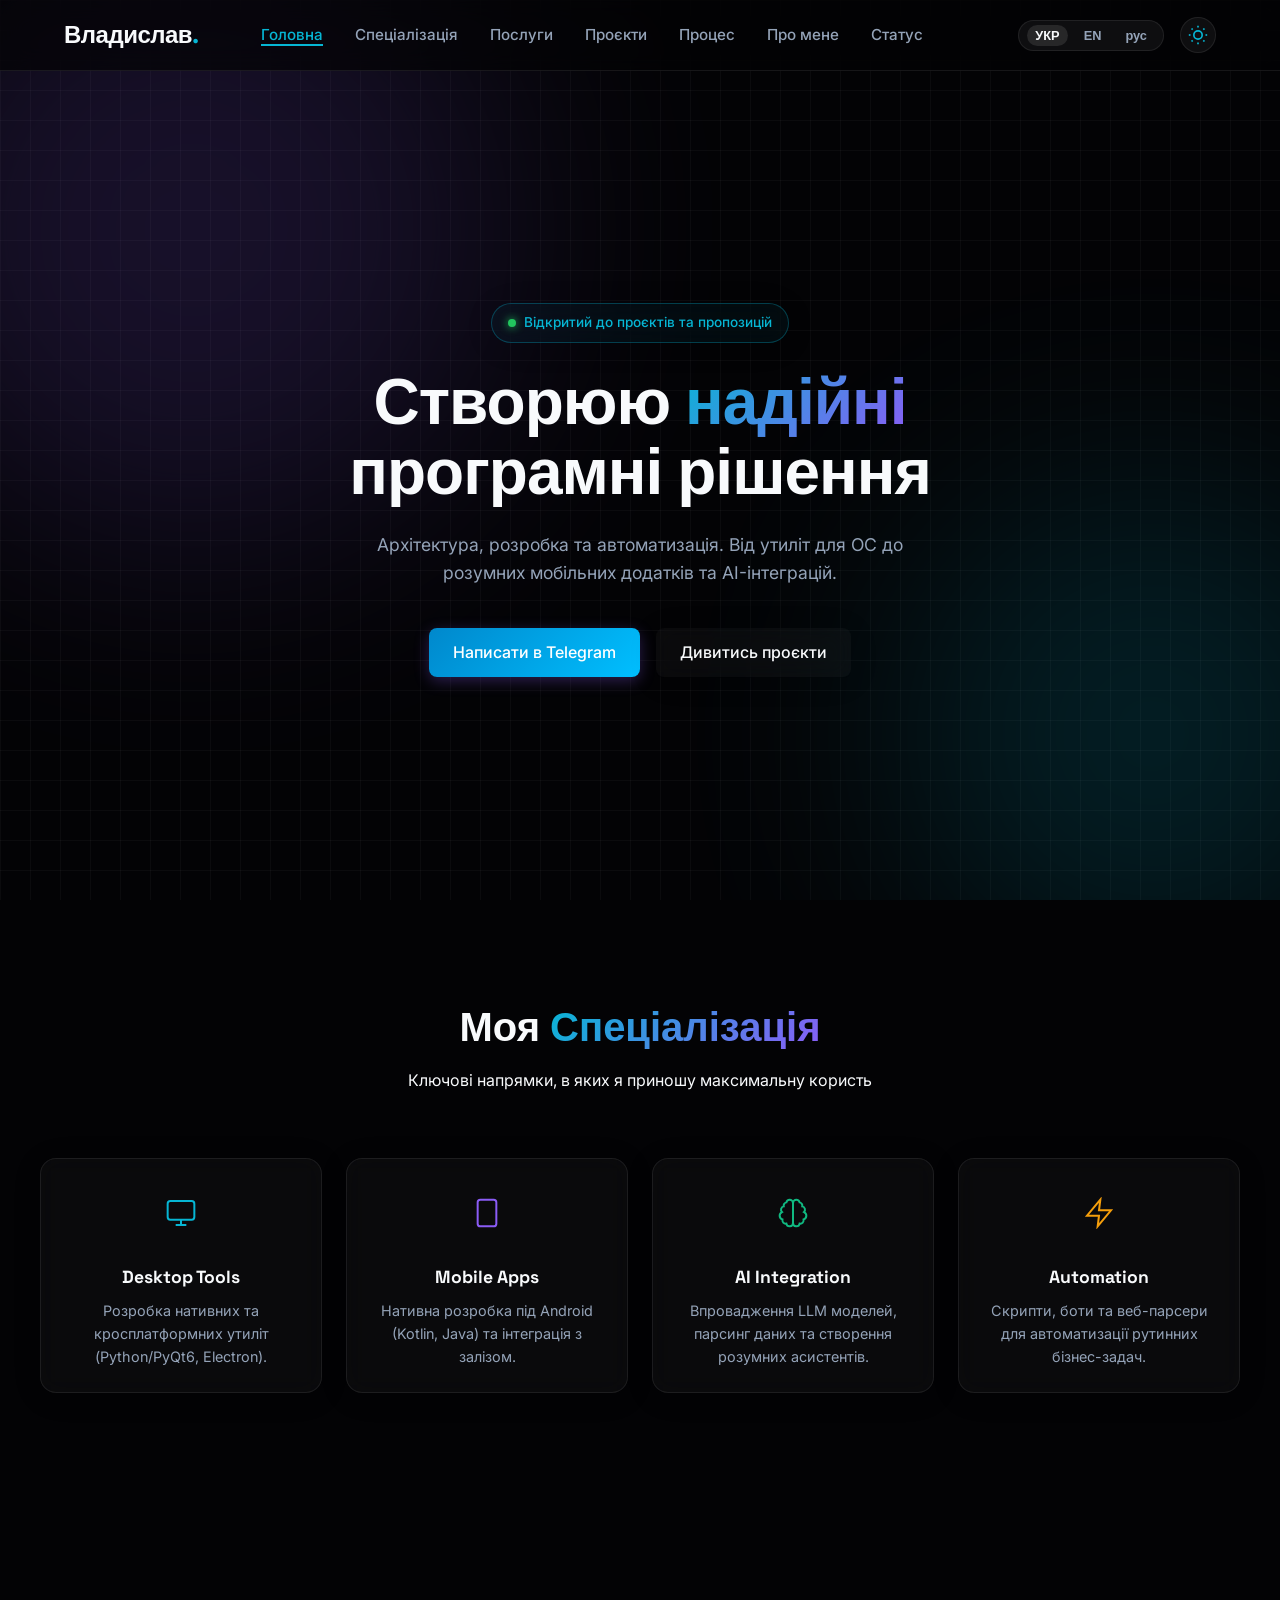
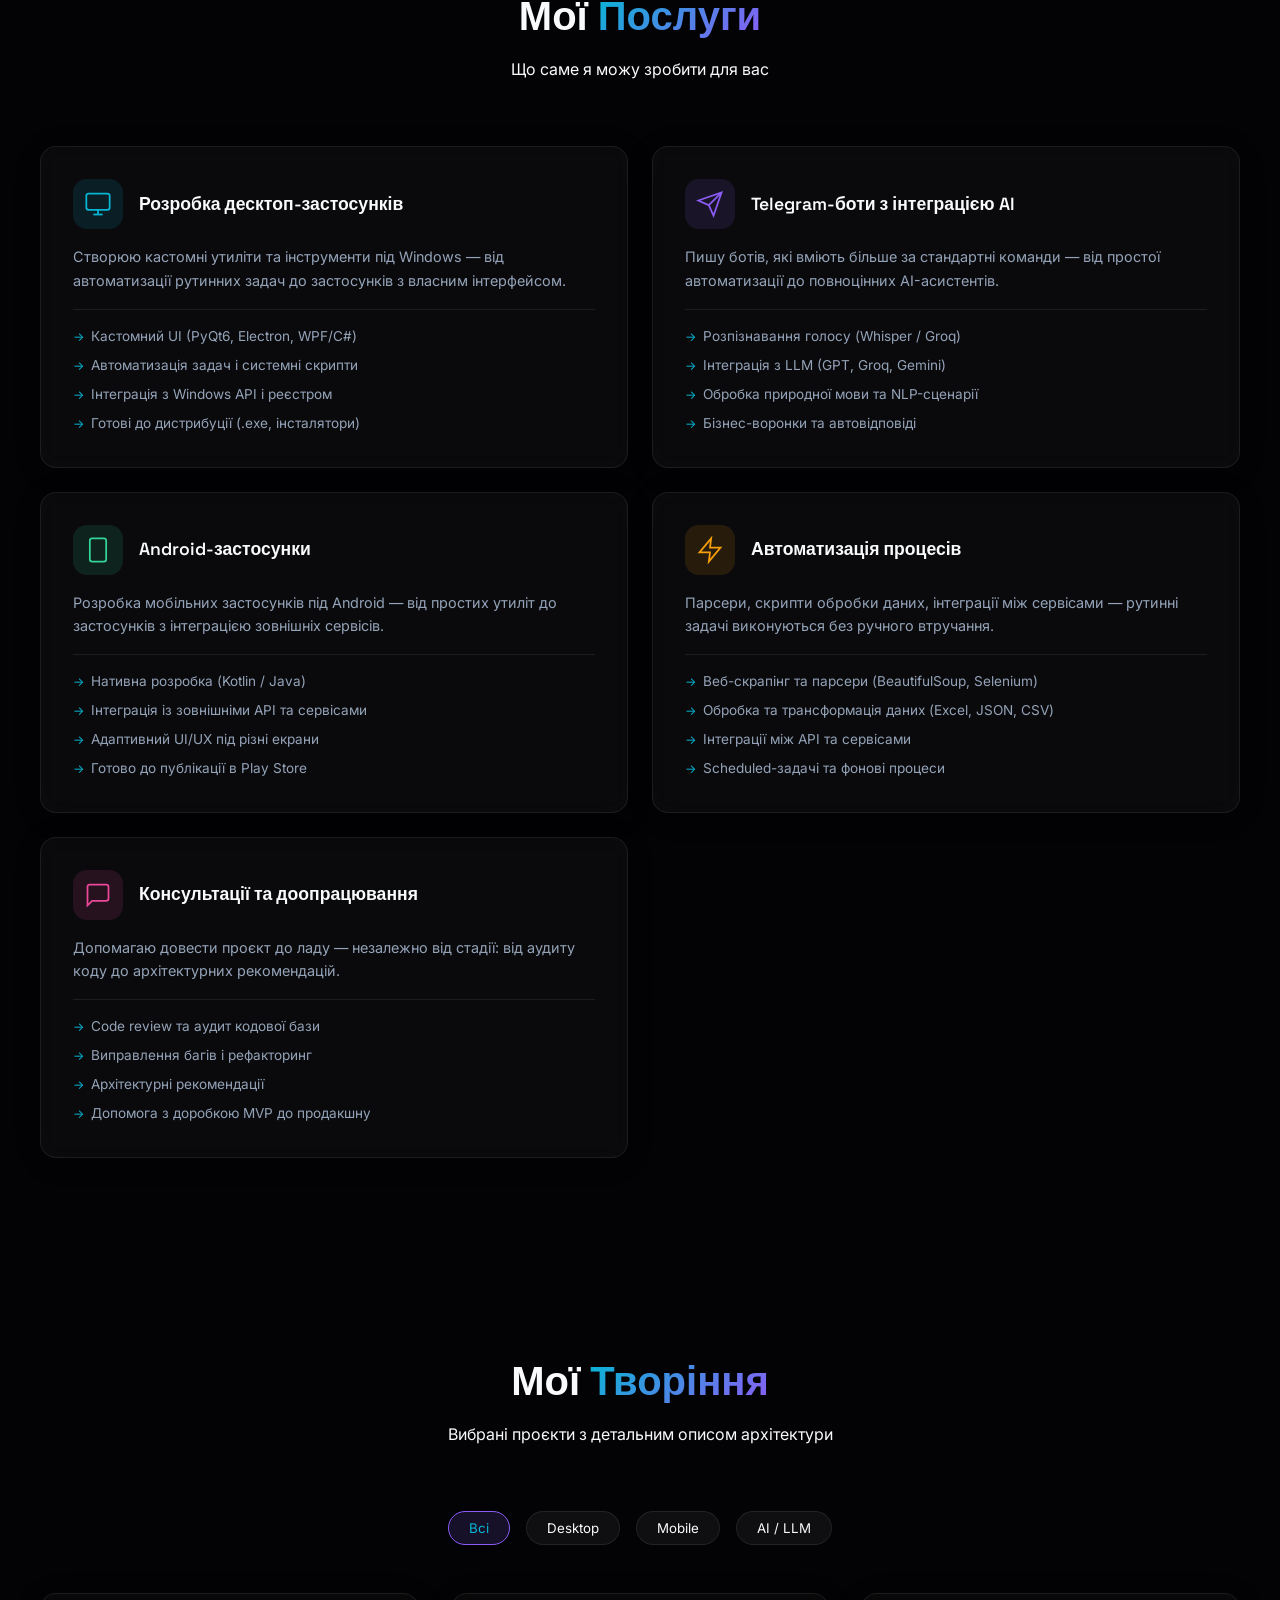
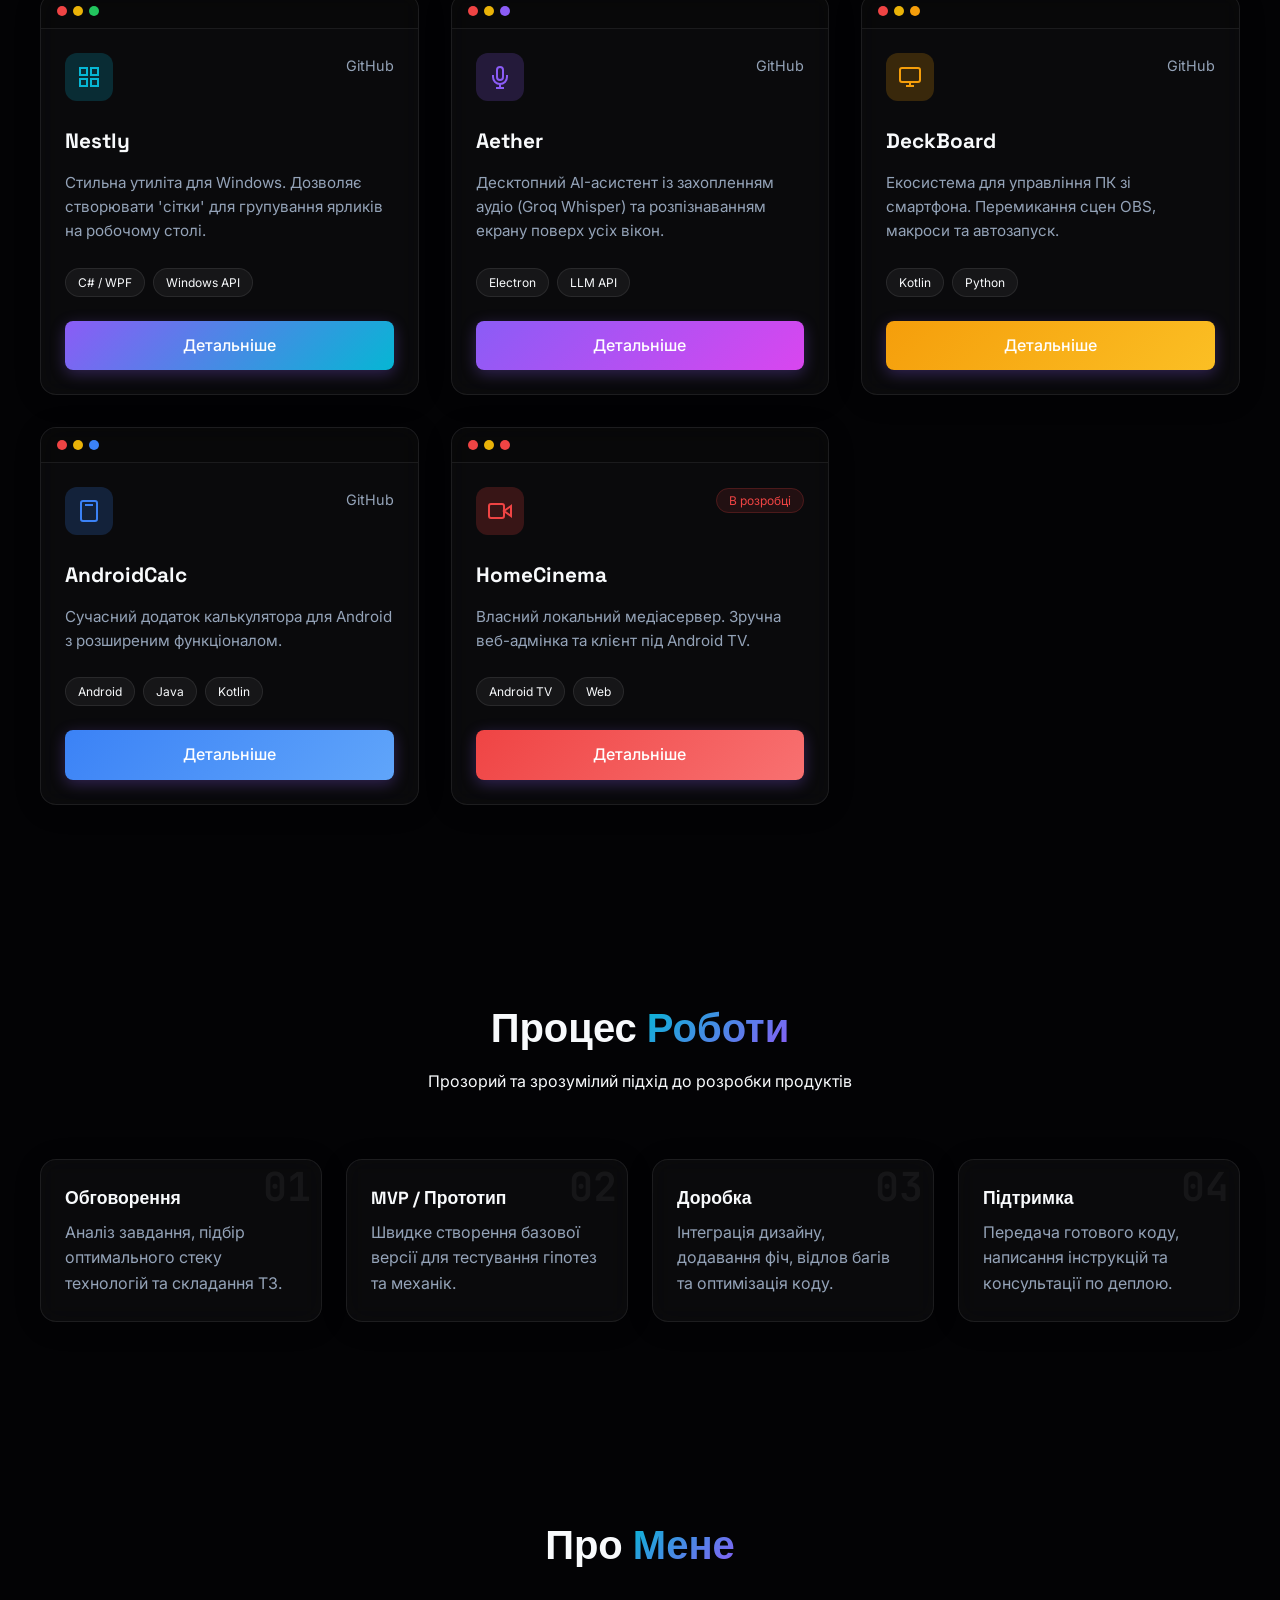
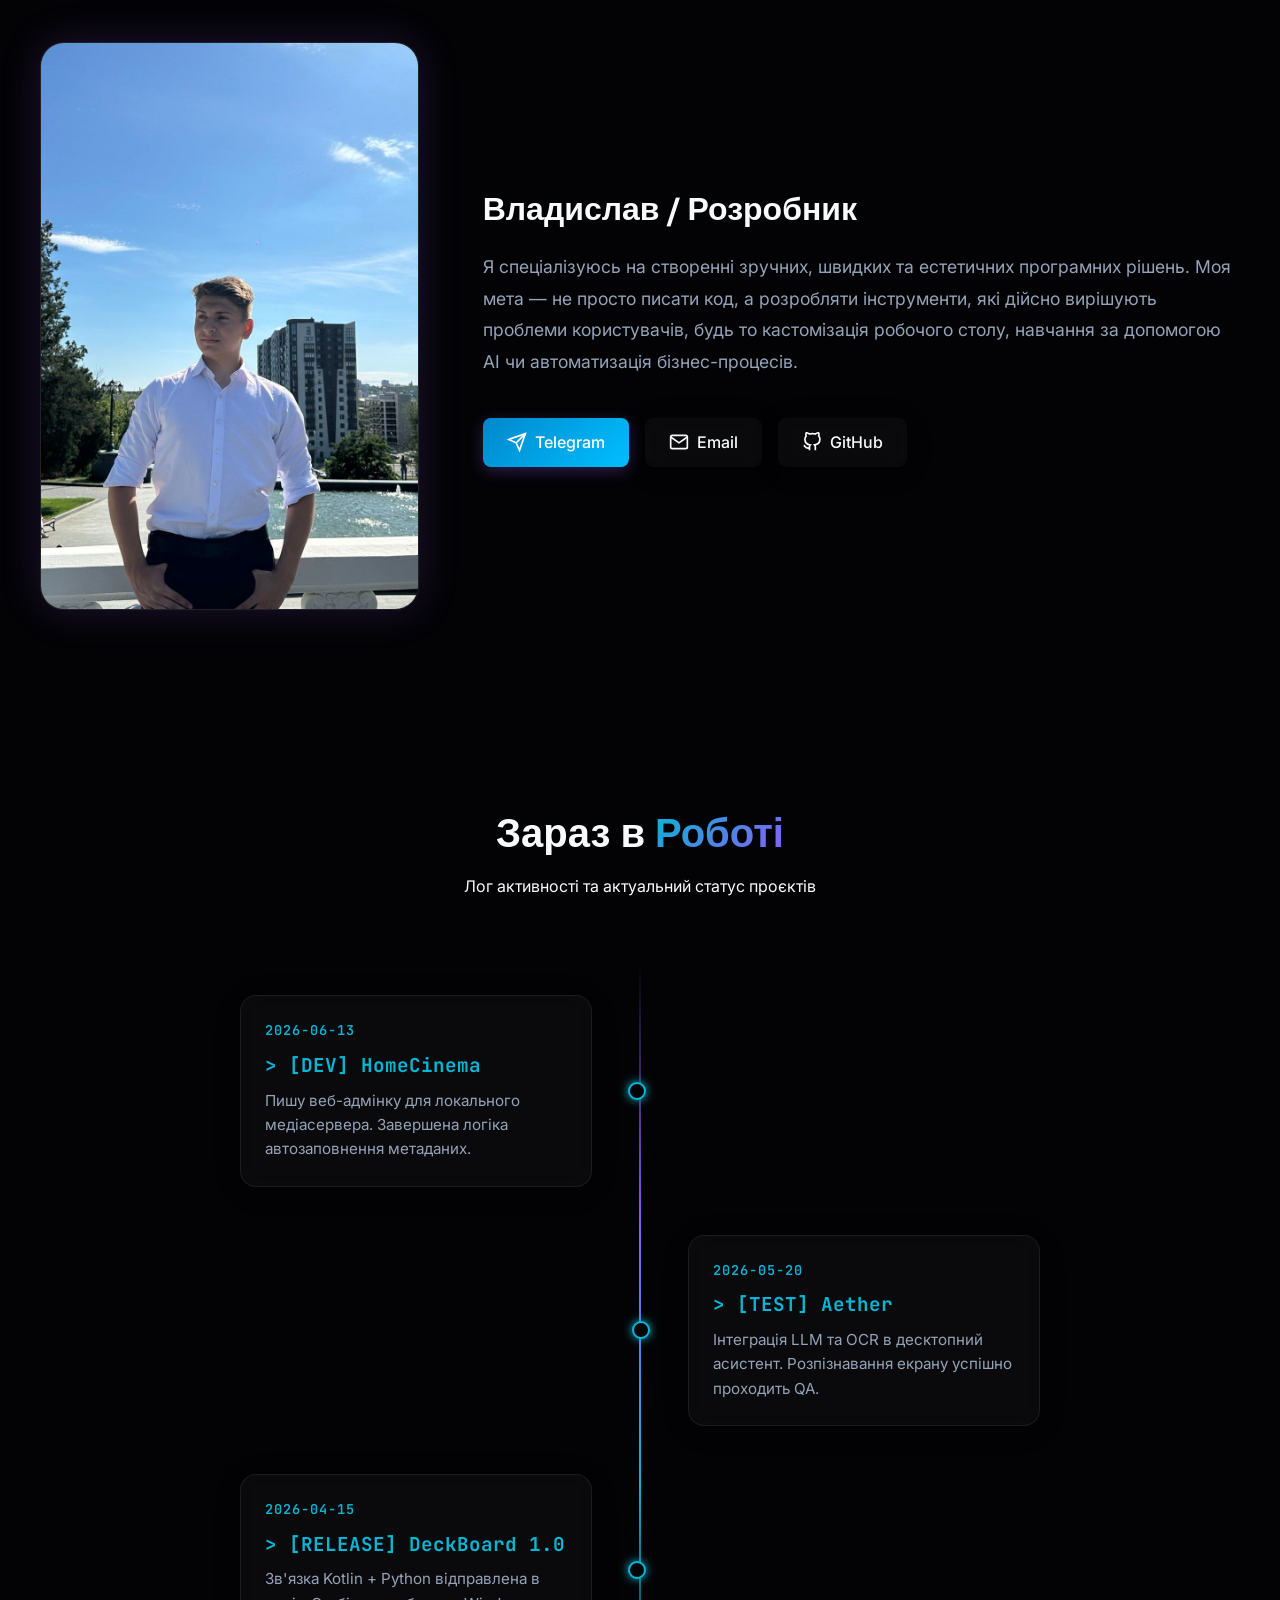
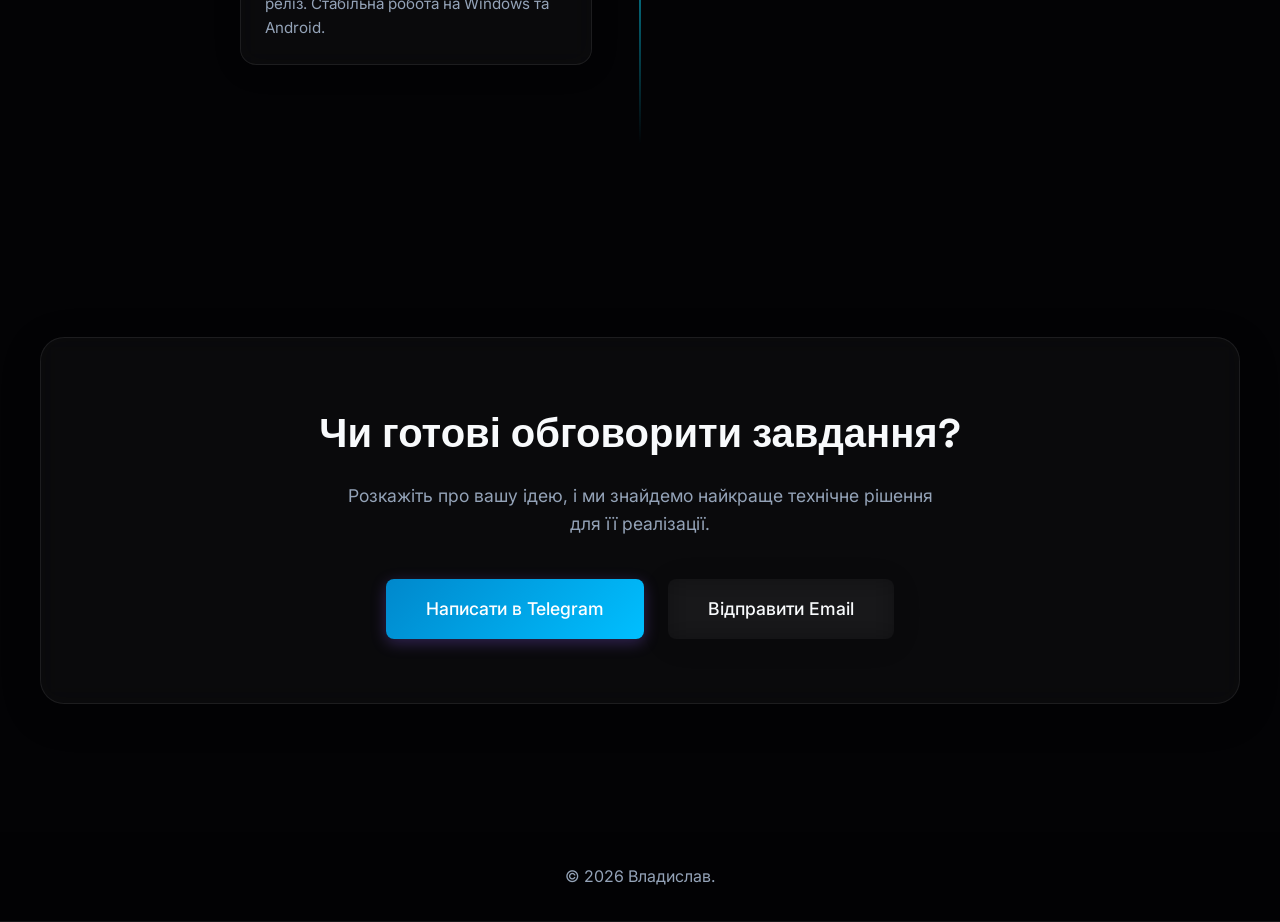
==== commit d135f3f5: "add adaptability" ====
--- a/index.html
+++ b/index.html
@@ -18,7 +18,14 @@
     <link rel="preconnect" href="https://fonts.googleapis.com">
     <link rel="preconnect" href="https://fonts.gstatic.com" crossorigin>
     <link href="https://fonts.googleapis.com/css2?family=Inter:wght@300;400;500;600&family=Space+Grotesk:wght@500;700&family=JetBrains+Mono:wght@400;500&display=swap" rel="stylesheet">
-    <link rel="stylesheet" href="style.css?v=2">
+    <link rel="stylesheet" href="style.css?v=3">
+    <!-- Theme init: apply before render to avoid flash -->
+    <script>
+        (function(){
+            var saved = localStorage.getItem('theme');
+            if (saved === 'light') document.documentElement.classList.add('light-theme');
+        })();
+    </script>
 </head>
 <body>
     <!-- Фоновые эффекты (Грид) -->
@@ -54,7 +61,10 @@
                     <button class="lang-btn" data-lang="en">EN</button>
                     <button class="lang-btn" data-lang="ru">рус</button>
                 </div>
-                <button class="theme-toggle" id="theme-toggle" aria-label="Toggle Theme"></button>
+                <button class="theme-toggle" id="theme-toggle" aria-label="Toggle Theme">
+                    <svg class="icon-moon" width="18" height="18" viewBox="0 0 24 24" fill="none" stroke="currentColor" stroke-width="2"><path d="M21 12.79A9 9 0 1 1 11.21 3 7 7 0 0 0 21 12.79z"></path></svg>
+                    <svg class="icon-sun" width="18" height="18" viewBox="0 0 24 24" fill="none" stroke="currentColor" stroke-width="2" style="display:none"><circle cx="12" cy="12" r="5"></circle><line x1="12" y1="1" x2="12" y2="3"></line><line x1="12" y1="21" x2="12" y2="23"></line><line x1="4.22" y1="4.22" x2="5.64" y2="5.64"></line><line x1="18.36" y1="18.36" x2="19.78" y2="19.78"></line><line x1="1" y1="12" x2="3" y2="12"></line><line x1="21" y1="12" x2="23" y2="12"></line><line x1="4.22" y1="19.78" x2="5.64" y2="18.36"></line><line x1="18.36" y1="5.64" x2="19.78" y2="4.22"></line></svg>
+                </button>
             </div>
         </nav>
     </header>
@@ -461,5 +471,30 @@
 
     <script src="script.js"></script>
     <script src="lang.js"></script>
+    <script>
+        // Theme toggle logic
+        (function () {
+            var btn = document.getElementById('theme-toggle');
+            var moon = btn.querySelector('.icon-moon');
+            var sun  = btn.querySelector('.icon-sun');
+
+            function applyTheme(isLight) {
+                document.documentElement.classList.toggle('light-theme', isLight);
+                document.body.classList.toggle('light-theme', isLight);
+                moon.style.display = isLight ? 'none'  : '';
+                sun.style.display  = isLight ? ''      : 'none';
+            }
+
+            // Apply saved preference on load
+            var saved = localStorage.getItem('theme') === 'light';
+            applyTheme(saved);
+
+            btn.addEventListener('click', function () {
+                var isLight = !document.body.classList.contains('light-theme');
+                applyTheme(isLight);
+                localStorage.setItem('theme', isLight ? 'light' : 'dark');
+            });
+        })();
+    </script>
 </body>
 </html>
--- a/style.css
+++ b/style.css
@@ -373,18 +373,147 @@
     transform: translateY(0);
 }
 
-/* Адаптив */
+/* =============== MOBILE RESPONSIVE =============== */
 @media (max-width: 768px) {
+    .section-padding {
+        padding: 4rem 0;
+    }
+
     .hero-title {
-        font-size: 2.5rem;
-    }
-    
+        font-size: 2rem;
+    }
+
+    .hero-subtitle {
+        font-size: 1rem;
+    }
+
+    .hero-actions {
+        flex-direction: column;
+        align-items: stretch;
+    }
+
+    .hero-actions .btn {
+        text-align: center;
+    }
+
+    .section-title {
+        font-size: 1.8rem;
+    }
+
     .nav-links {
-        display: none; /* Для мобайла можно добавить бургер меню позже */
-    }
-    
+        display: none;
+    }
+
     .projects-grid {
         grid-template-columns: 1fr;
+    }
+
+    /* Spec grid: 2 cols on tablet, 1 on small */
+    .spec-grid {
+        grid-template-columns: repeat(2, 1fr);
+        gap: 1rem;
+    }
+
+    /* Services: single column */
+    .srv-grid {
+        grid-template-columns: 1fr;
+    }
+
+    /* Service card header: stack icon + title vertically if needed */
+    .srv-card-header {
+        flex-wrap: wrap;
+    }
+
+    .srv-title {
+        font-size: 1rem;
+        flex: 1;
+        min-width: 0;
+    }
+
+    /* About section */
+    .about-grid {
+        grid-template-columns: 1fr;
+        gap: 2rem;
+    }
+
+    .about-photo-container {
+        aspect-ratio: 3/2;
+        max-width: 280px;
+        margin: 0 auto;
+    }
+
+    /* Timeline */
+    .timeline::before {
+        left: 20px;
+    }
+
+    .timeline-item {
+        width: 100%;
+        padding-left: 60px;
+        padding-right: 0;
+    }
+
+    .timeline-item:nth-child(even) {
+        padding-left: 60px;
+        padding-right: 0;
+    }
+
+    .timeline-item::before,
+    .timeline-item:nth-child(even)::before {
+        left: 12px;
+        right: auto;
+    }
+
+    /* Contact box */
+    .contact-box {
+        padding: 2.5rem 1.5rem;
+    }
+
+    .contact-links {
+        flex-direction: column;
+    }
+
+    /* CTA section */
+    .flex-center[style*="gap"] {
+        flex-direction: column;
+        align-items: stretch;
+    }
+
+    /* Workflow */
+    .workflow-steps {
+        grid-template-columns: 1fr;
+    }
+}
+
+@media (max-width: 480px) {
+    .spec-grid {
+        grid-template-columns: 1fr;
+    }
+
+    .container {
+        padding: 0 1rem;
+    }
+
+    .hero-title {
+        font-size: 1.75rem;
+    }
+
+    .srv-card {
+        padding: 1.25rem;
+    }
+
+    .spec-card {
+        padding: 1.25rem;
+    }
+
+    .nav-controls {
+        gap: 0.5rem;
+        margin-left: 0.5rem;
+    }
+
+    .lang-btn {
+        font-size: 0.72rem;
+        padding: 0.15rem 0.4rem;
     }
 }
 
@@ -1071,18 +1200,20 @@
     transform: rotate(15deg);
 }
 
-/* Light Theme Override */
+/* Light Theme Override — applied to both html and body */
+html.light-theme,
 body.light-theme {
-    --bg-color: #f8fafc;
-    --surface-color: rgba(255, 255, 255, 0.7);
-    --surface-hover: rgba(255, 255, 255, 0.95);
+    --bg-color: #f0f4f8;
+    --surface-color: rgba(255, 255, 255, 0.75);
+    --surface-hover: rgba(255, 255, 255, 0.98);
     --border-color: rgba(0, 0, 0, 0.1);
     --text-main: #0f172a;
     --text-muted: #475569;
-    
     --accent-primary: #7c3aed;
     --accent-secondary: #0284c7;
     --accent-tertiary: #db2777;
+    background-color: var(--bg-color);
+    color: var(--text-main);
 }
 body.light-theme .glass {
     box-shadow: 0 4px 30px rgba(0, 0, 0, 0.05);
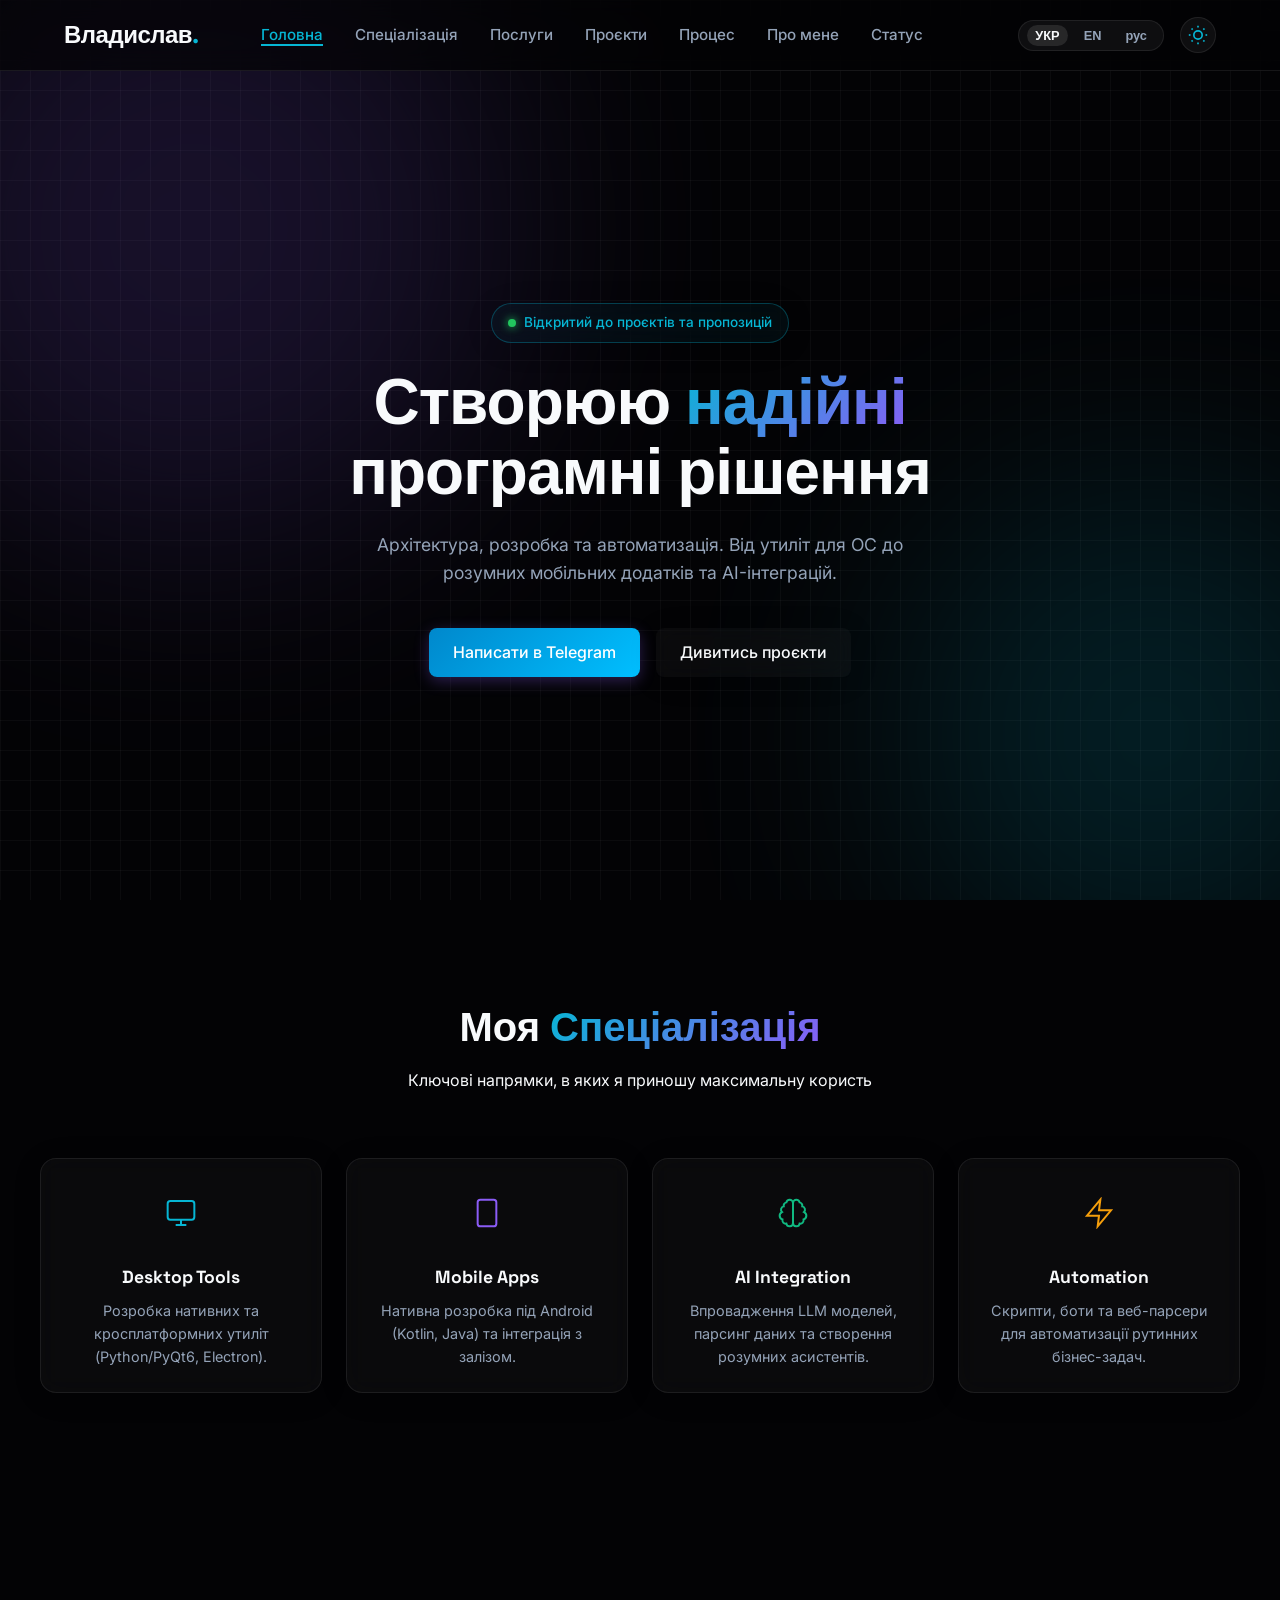
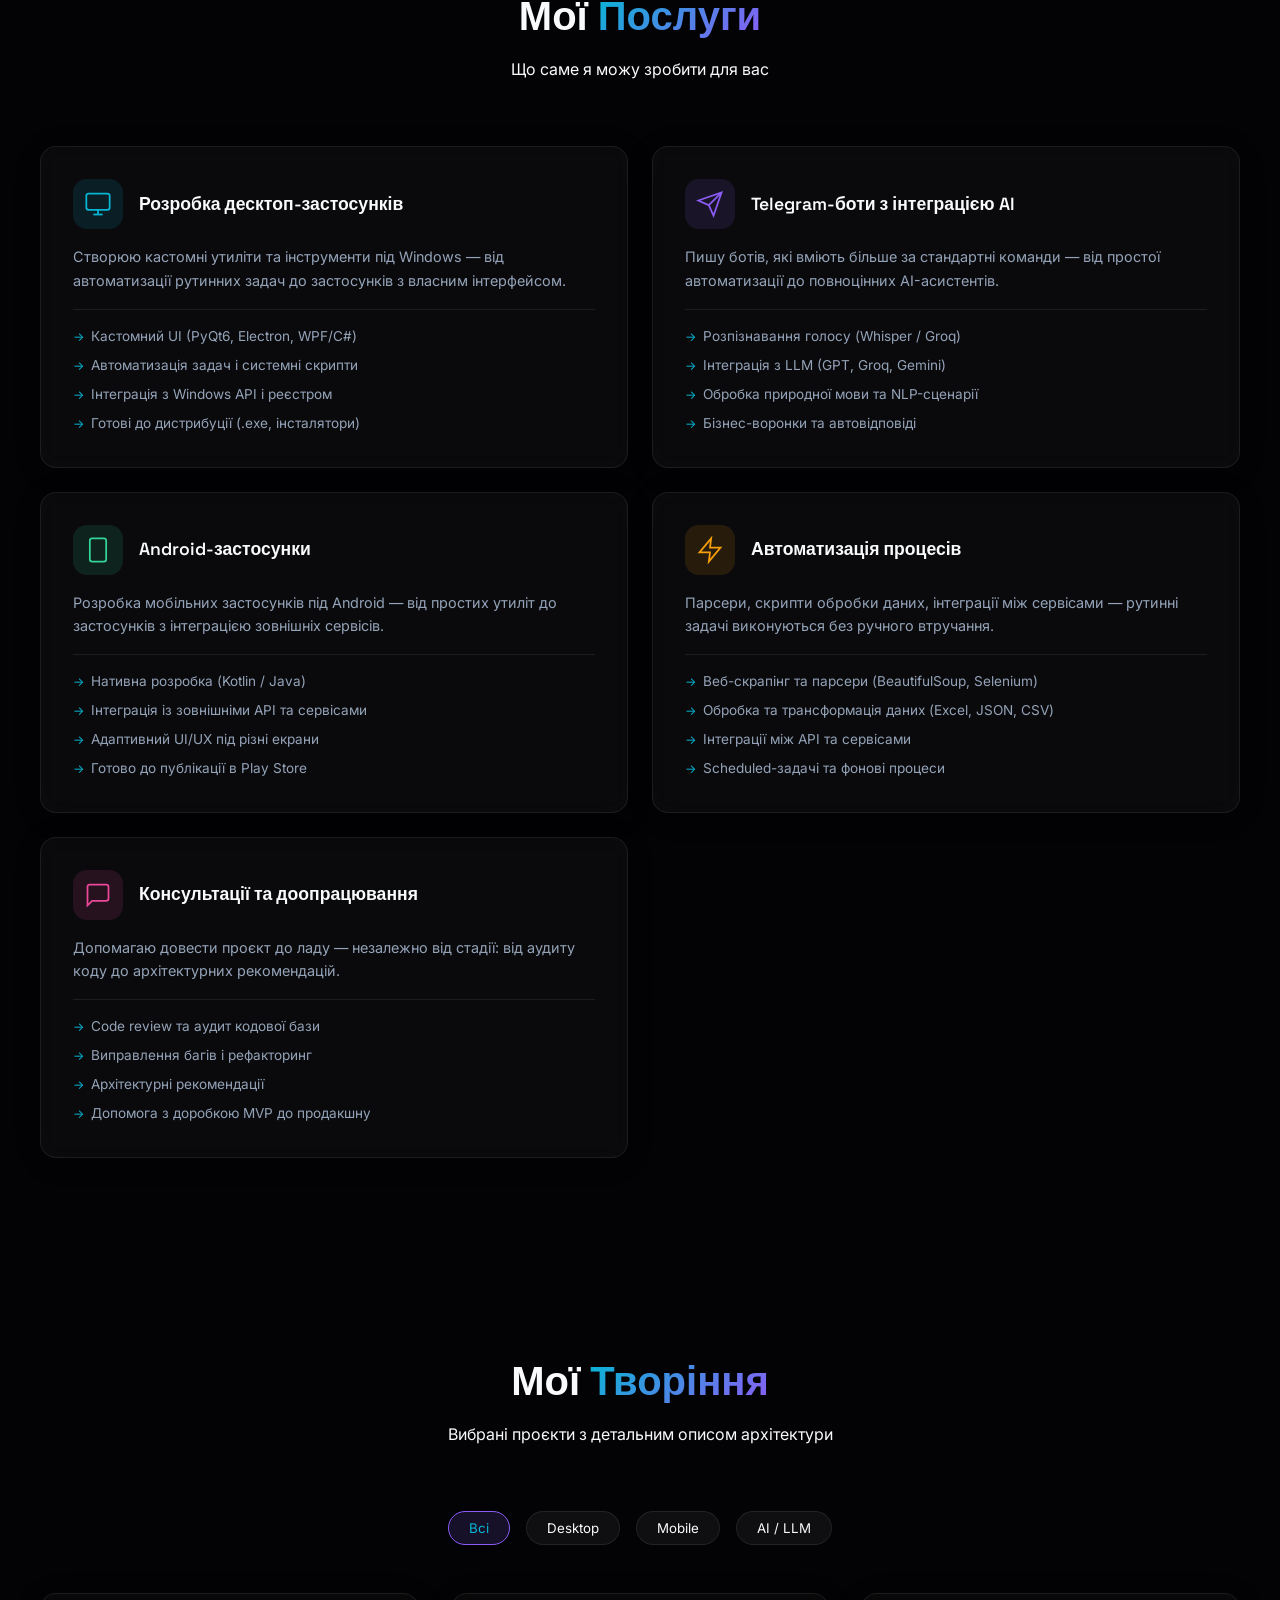
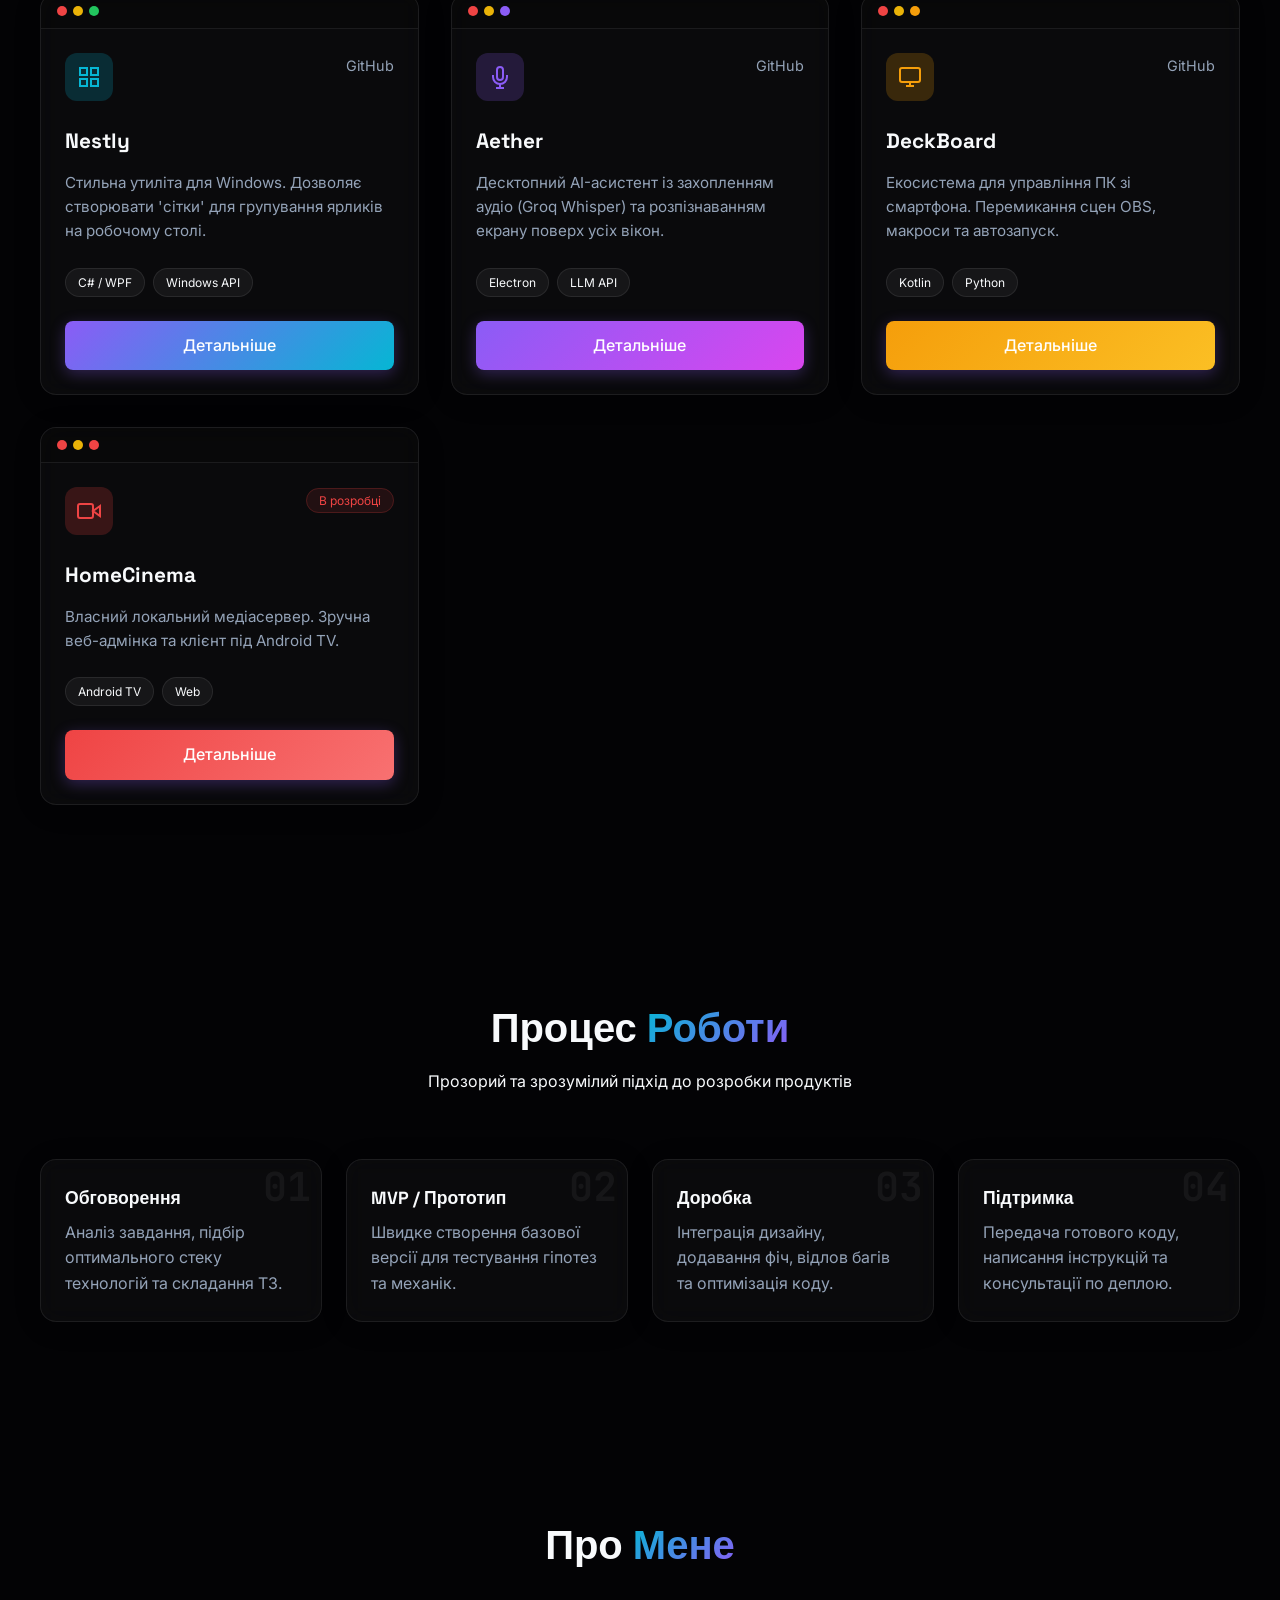
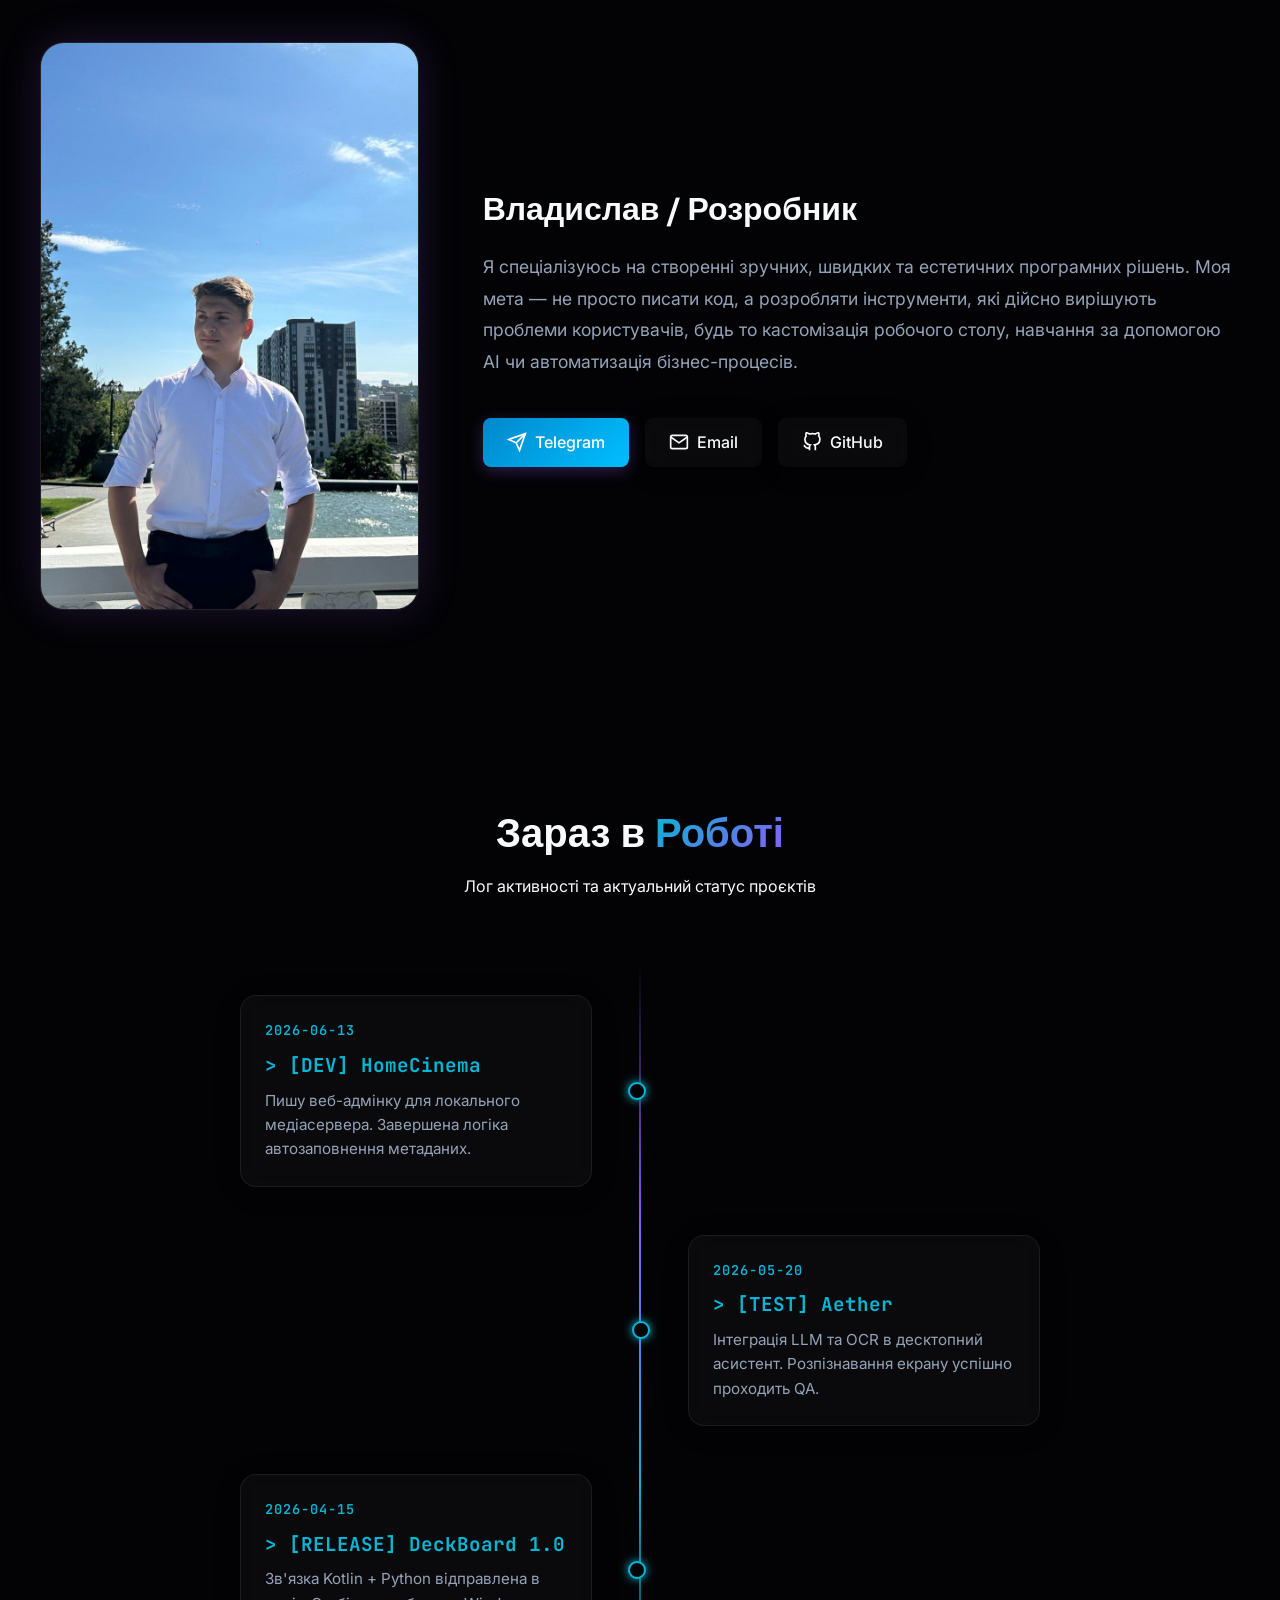
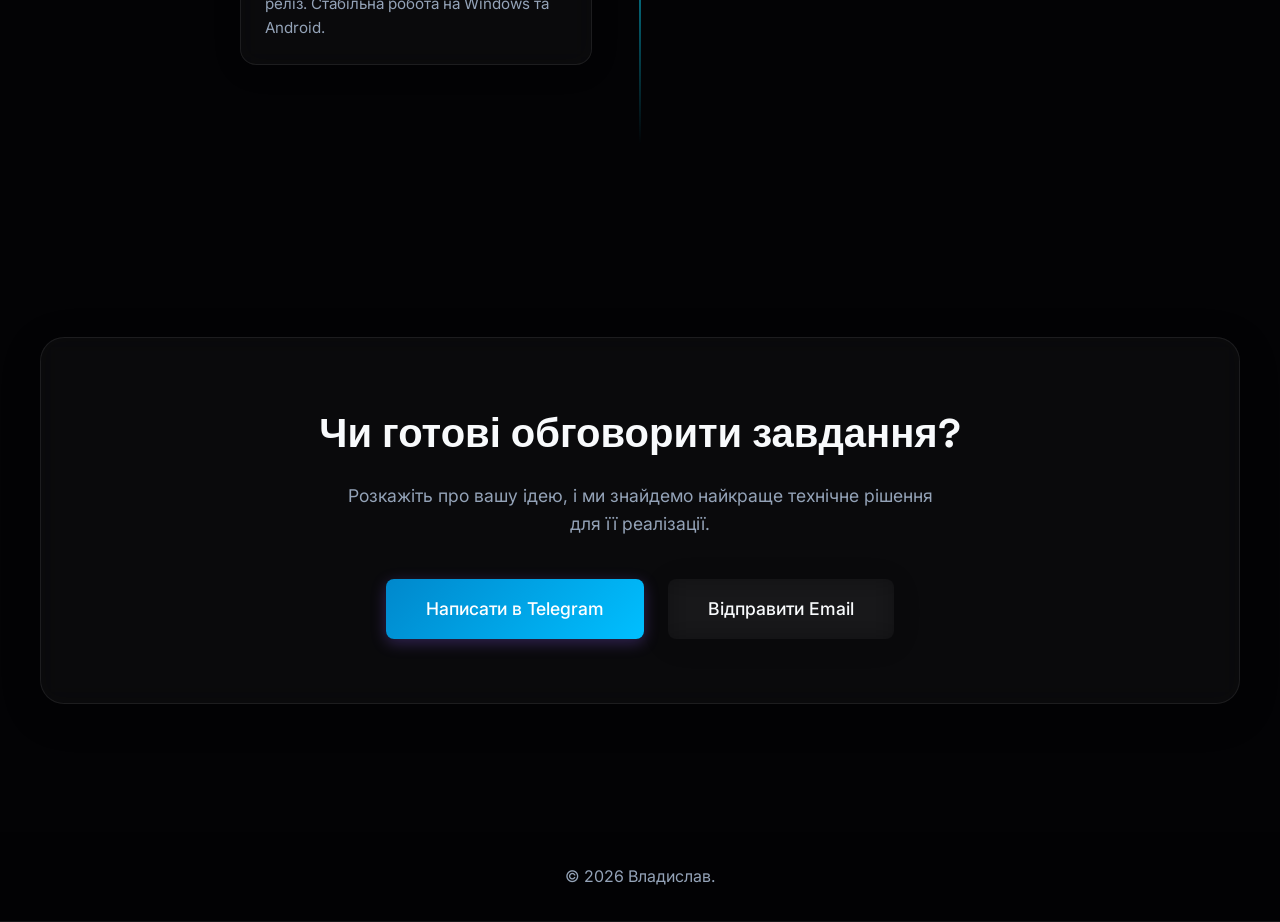
==== commit 8d91aec2: "Update portfolio: remove AndroidCalc and fix theme conflict" ====
--- a/index.html
+++ b/index.html
@@ -18,7 +18,7 @@
     <link rel="preconnect" href="https://fonts.googleapis.com">
     <link rel="preconnect" href="https://fonts.gstatic.com" crossorigin>
     <link href="https://fonts.googleapis.com/css2?family=Inter:wght@300;400;500;600&family=Space+Grotesk:wght@500;700&family=JetBrains+Mono:wght@400;500&display=swap" rel="stylesheet">
-    <link rel="stylesheet" href="style.css?v=3">
+    <link rel="stylesheet" href="style.css?v=4">
     <!-- Theme init: apply before render to avoid flash -->
     <script>
         (function(){
@@ -53,9 +53,22 @@
                 <li><a href="#workflow" data-i18n="nav_process">Процесс</a></li>
                 <li><a href="#about" data-i18n="nav_about">Обо мне</a></li>
                 <li><a href="#timeline" data-i18n="nav_status">Статус</a></li>
+                <!-- Mobile-only: lang + theme inside burger menu -->
+                <li class="mobile-nav-controls">
+                    <div class="lang-switcher">
+                        <button class="lang-btn active" data-lang="uk">УКР</button>
+                        <button class="lang-btn" data-lang="en">EN</button>
+                        <button class="lang-btn" data-lang="ru">рус</button>
+                    </div>
+                    <button class="theme-toggle" id="theme-toggle-mobile" aria-label="Toggle Theme">
+                        <svg class="icon-moon" width="18" height="18" viewBox="0 0 24 24" fill="none" stroke="currentColor" stroke-width="2"><path d="M21 12.79A9 9 0 1 1 11.21 3 7 7 0 0 0 21 12.79z"></path></svg>
+                        <svg class="icon-sun" width="18" height="18" viewBox="0 0 24 24" fill="none" stroke="currentColor" stroke-width="2" style="display:none"><circle cx="12" cy="12" r="5"></circle><line x1="12" y1="1" x2="12" y2="3"></line><line x1="12" y1="21" x2="12" y2="23"></line><line x1="4.22" y1="4.22" x2="5.64" y2="5.64"></line><line x1="18.36" y1="18.36" x2="19.78" y2="19.78"></line><line x1="1" y1="12" x2="3" y2="12"></line><line x1="21" y1="12" x2="23" y2="12"></line><line x1="4.22" y1="19.78" x2="5.64" y2="18.36"></line><line x1="18.36" y1="5.64" x2="19.78" y2="4.22"></line></svg>
+                    </button>
+                </li>
             </ul>
 
-            <div class="nav-controls">
+            <!-- Desktop only -->
+            <div class="nav-controls desktop-only">
                 <div class="lang-switcher">
                     <button class="lang-btn active" data-lang="uk">УКР</button>
                     <button class="lang-btn" data-lang="en">EN</button>
@@ -298,27 +311,6 @@
                             <span class="tag">Kotlin</span><span class="tag">Python</span>
                         </div>
                         <a href="deckboard.html" class="btn btn-primary" style="margin-top: auto; width: 100%; background: linear-gradient(135deg, #f59e0b, #fbbf24);" data-i18n="btn_details">Подробнее</a>
-                    </div>
-                </div>
-
-                <!-- Карточка AndroidCalc -->
-                <div class="project-card glass fade-in" data-category="mobile" style="transition-delay: 100ms;">
-                    <div class="mac-titlebar"><div class="mac-dots"><span style="background: #ef4444;"></span><span style="background: #eab308;"></span><span style="background: #3b82f6;"></span></div></div>
-                    <div class="project-content">
-                        <div class="project-header">
-                            <div class="project-icon" style="background: rgba(59, 130, 246, 0.2); color: #3b82f6;">
-                                <svg width="24" height="24" viewBox="0 0 24 24" fill="none" stroke="currentColor" stroke-width="2"><rect x="4" y="2" width="16" height="20" rx="2" ry="2"></rect><line x1="8" y1="6" x2="16" y2="6"></line><line x1="16" y1="14" x2="16" y2="14.01"></line><line x1="12" y1="14" x2="12" y2="14.01"></line><line x1="8" y1="14" x2="8" y2="14.01"></line><line x1="16" y1="18" x2="16" y2="18.01"></line><line x1="12" y1="18" x2="12" y2="18.01"></line><line x1="8" y1="18" x2="8" y2="18.01"></line></svg>
-                            </div>
-                            <div class="project-links">
-                                <a href="https://github.com/sunkompotus454jg/CalcNew-Studio-.git" target="_blank" rel="noopener noreferrer" class="github-link">GitHub</a>
-                            </div>
-                        </div>
-                        <h3 class="project-title">AndroidCalc</h3>
-                        <p class="project-desc" data-i18n="desc_androidcalc">Современное приложение калькулятора для Android с расширенным функционалом.</p>
-                        <div class="project-tags">
-                            <span class="tag">Android</span><span class="tag">Java</span><span class="tag">Kotlin</span>
-                        </div>
-                        <a href="androidcalc.html" class="btn btn-primary" style="margin-top: auto; width: 100%; background: linear-gradient(135deg, #3b82f6, #60a5fa);" data-i18n="btn_details">Подробнее</a>
                     </div>
                 </div>
 
--- a/style.css
+++ b/style.css
@@ -400,7 +400,56 @@
         font-size: 1.8rem;
     }
 
+    /* Hide desktop-only controls on mobile */
+    .desktop-only {
+        display: none !important;
+    }
+
+    /* Mobile burger menu: fullscreen overlay */
     .nav-links {
+        position: fixed;
+        top: 0;
+        left: 0;
+        width: 100%;
+        height: 100vh;
+        background: rgba(3, 3, 5, 0.97);
+        backdrop-filter: blur(20px);
+        -webkit-backdrop-filter: blur(20px);
+        flex-direction: column;
+        align-items: center;
+        justify-content: center;
+        gap: 1.5rem;
+        z-index: 99;
+        display: none;
+        padding: 2rem;
+    }
+
+    .nav-links.active {
+        display: flex;
+    }
+
+    .nav-links li a {
+        font-size: 1.4rem;
+    }
+
+    /* lang + theme row inside mobile menu */
+    .mobile-nav-controls {
+        display: flex !important;
+        align-items: center;
+        gap: 1rem;
+        margin-top: 0.5rem;
+        padding-top: 1.25rem;
+        border-top: 1px solid var(--border-color);
+        width: 100%;
+        justify-content: center;
+    }
+
+    .burger-menu {
+        z-index: 100;
+    }
+
+    /* Hide nav-controls on project pages header on mobile */
+    header .nav-controls:not(.desktop-only) {
         display: none;
     }
 
@@ -1152,7 +1201,12 @@
     border-left: 3px solid var(--accent-primary);
 }
 
-/* Навигация (Языки и Тема) */
+/* Mobile-only nav controls (hidden on desktop) */
+.mobile-nav-controls {
+    display: none;
+}
+
+/* Navigation controls layout */
 .nav-controls {
     display: flex;
     align-items: center;
@@ -1182,6 +1236,7 @@
     color: var(--text-main);
     background: rgba(255, 255, 255, 0.1);
 }
+.theme-toggle,
 #theme-toggle {
     background: rgba(255, 255, 255, 0.05);
     border: 1px solid var(--border-color);
@@ -1195,6 +1250,7 @@
     cursor: pointer;
     transition: var(--transition);
 }
+.theme-toggle:hover,
 #theme-toggle:hover {
     background: rgba(255, 255, 255, 0.1);
     transform: rotate(15deg);
@@ -1246,7 +1302,9 @@
 body.light-theme .terminal-line {
     color: #334155;
 }
-body.light-theme .lang-switcher, body.light-theme #theme-toggle {
+body.light-theme .lang-switcher,
+body.light-theme .theme-toggle,
+body.light-theme #theme-toggle {
     background: rgba(0, 0, 0, 0.05);
 }
 body.light-theme .lang-btn:hover, body.light-theme .lang-btn.active {
@@ -1404,6 +1462,455 @@
     margin: 0;
 }
 
+/* ==================== MOBILE STABILITY OVERRIDES ==================== */
+img,
+video,
+svg {
+    max-width: 100%;
+}
+
+.btn,
+.filter-btn,
+.lang-btn,
+.github-link,
+.status-badge,
+.tag {
+    max-width: 100%;
+}
+
+.project-title,
+.srv-title,
+.spec-title,
+.timeline-title,
+.info-value,
+.readme-content,
+.hero-subtitle,
+.section-subtitle {
+    overflow-wrap: anywhere;
+}
+
+@media (max-width: 768px) {
+    body {
+        width: 100%;
+    }
+
+    .fade-in {
+        opacity: 1;
+        transform: none;
+    }
+
+    header {
+        padding: 0.75rem 0;
+    }
+
+    .container {
+        width: 100%;
+        max-width: 100%;
+        padding-left: 1rem;
+        padding-right: 1rem;
+    }
+
+    .section-padding {
+        padding-top: 4rem;
+        padding-bottom: 4rem;
+    }
+
+    .min-h-screen {
+        min-height: auto;
+    }
+
+    .hero {
+        min-height: 100svh;
+        padding-top: 5rem;
+        padding-bottom: 3rem;
+    }
+
+    .hero-content {
+        width: 100%;
+        max-width: 100%;
+        padding-top: 2rem;
+        gap: 1.25rem;
+    }
+
+    .hero-title {
+        font-size: clamp(2rem, 11vw, 3rem);
+        letter-spacing: 0;
+    }
+
+    .hero-subtitle,
+    .section-subtitle {
+        max-width: 100%;
+    }
+
+    .hero-actions,
+    .contact-links {
+        width: 100%;
+        flex-direction: column;
+        align-items: stretch;
+    }
+
+    .btn {
+        width: 100%;
+        min-height: 44px;
+        padding: 0.8rem 1rem;
+        white-space: normal;
+        text-align: center;
+    }
+
+    .desktop-only {
+        display: none !important;
+    }
+
+    .burger-menu {
+        display: flex;
+        z-index: 102;
+        width: 44px;
+        height: 44px;
+        align-items: center;
+        justify-content: center;
+        gap: 5px;
+        margin-left: auto;
+    }
+
+    .burger-menu span {
+        flex: 0 0 auto;
+    }
+
+    .burger-menu.active span:nth-child(1) {
+        transform: translateY(7px) rotate(45deg);
+    }
+
+    .burger-menu.active span:nth-child(2) {
+        opacity: 0;
+    }
+
+    .burger-menu.active span:nth-child(3) {
+        transform: translateY(-7px) rotate(-45deg);
+    }
+
+    .nav-links {
+        display: flex;
+        position: fixed;
+        inset: 0;
+        width: 100%;
+        height: 100dvh;
+        padding: 5.5rem 1.25rem 2rem;
+        background: rgba(3, 3, 5, 0.97);
+        -webkit-backdrop-filter: blur(20px);
+        backdrop-filter: blur(20px);
+        border-left: 0;
+        flex-direction: column;
+        align-items: center;
+        justify-content: flex-start;
+        gap: 1rem;
+        overflow-y: auto;
+        transform: translateX(100%);
+        transition: transform 0.28s ease;
+        z-index: 101;
+        right: auto;
+        left: 0;
+    }
+
+    .nav-links.active {
+        transform: translateX(0);
+        right: auto;
+    }
+
+    .nav-links a {
+        display: block;
+        padding: 0.35rem 0;
+        font-size: 1.15rem;
+    }
+
+    .nav-links a.active {
+        border-bottom: 0;
+    }
+
+    .mobile-nav-controls {
+        display: flex !important;
+        width: 100%;
+        max-width: 280px;
+        align-items: center;
+        justify-content: center;
+        gap: 0.75rem;
+        margin-top: 0.5rem;
+        padding-top: 1rem;
+        border-top: 1px solid var(--border-color);
+    }
+
+    .mobile-nav-controls .lang-switcher {
+        flex-wrap: wrap;
+        justify-content: center;
+    }
+
+    .theme-toggle,
+    #theme-toggle,
+    #theme-toggle-mobile {
+        width: 40px;
+        height: 40px;
+        min-width: 40px;
+        border-radius: 50%;
+        flex-shrink: 0;
+    }
+
+    .project-filters {
+        display: grid !important;
+        grid-template-columns: repeat(2, minmax(0, 1fr));
+        width: 100%;
+        gap: 0.75rem !important;
+    }
+
+    .filter-btn {
+        min-height: 42px;
+        padding: 0.55rem 0.75rem;
+        border-radius: 12px;
+    }
+
+    .projects-grid,
+    .srv-grid,
+    .workflow-steps {
+        grid-template-columns: 1fr;
+        gap: 1rem;
+    }
+
+    .spec-grid {
+        grid-template-columns: repeat(2, minmax(0, 1fr));
+        gap: 1rem;
+    }
+
+    .project-card,
+    .srv-card,
+    .spec-card,
+    .workflow .step,
+    .timeline-content {
+        border-radius: 14px;
+    }
+
+    .project-content,
+    .srv-card,
+    .spec-card,
+    .workflow .step,
+    .timeline-content {
+        padding: 1.25rem;
+    }
+
+    .srv-card-header {
+        align-items: flex-start;
+    }
+
+    .srv-icon {
+        width: 44px;
+        height: 44px;
+        border-radius: 12px;
+    }
+
+    .srv-features {
+        padding-left: 1.1rem;
+    }
+
+    .about-grid {
+        grid-template-columns: 1fr;
+        gap: 2rem;
+    }
+
+    .about-content,
+    .about-content h3,
+    .about-bio {
+        text-align: center;
+    }
+
+    .about-photo-container {
+        width: min(280px, 100%);
+        aspect-ratio: 4 / 5;
+        margin: 0 auto;
+        border-radius: 18px;
+    }
+
+    .timeline {
+        padding-top: 0;
+        padding-bottom: 0;
+    }
+
+    .timeline::before {
+        left: 16px;
+    }
+
+    .timeline-item,
+    .timeline-item:nth-child(even) {
+        width: 100%;
+        margin-left: 0;
+        padding-left: 42px;
+        padding-right: 0;
+        margin-bottom: 1.5rem;
+    }
+
+    .timeline-item::before,
+    .timeline-item:nth-child(even)::before {
+        left: 9px;
+        right: auto;
+    }
+
+    main.container[style*="padding-top"] {
+        padding-top: 6.5rem !important;
+    }
+
+    header nav:not(.nav-container) {
+        gap: 0.75rem;
+    }
+
+    header nav:not(.nav-container) .logo {
+        display: none;
+    }
+
+    header nav:not(.nav-container) > div:first-child {
+        width: 100%;
+        min-width: 0;
+    }
+
+    header nav:not(.nav-container) .btn {
+        width: auto;
+        max-width: 100%;
+        min-height: 40px;
+        padding: 0.55rem 0.8rem !important;
+        font-size: 0.9rem;
+        overflow: hidden;
+        text-overflow: ellipsis;
+    }
+
+    .project-detail {
+        padding: 1rem !important;
+        border-radius: 16px !important;
+    }
+
+    .steam-layout {
+        grid-template-columns: 1fr;
+        gap: 1.25rem;
+        margin-bottom: 2rem;
+    }
+
+    .media-gallery {
+        padding: 0.75rem;
+        border-radius: 14px;
+    }
+
+    .main-media {
+        border-radius: 12px;
+        border-width: 1px;
+    }
+
+    .thumbnail-slider {
+        gap: 0.5rem;
+        padding-bottom: 0.35rem;
+        scroll-snap-type: x proximity;
+    }
+
+    .thumbnail {
+        width: 104px;
+        height: 62px;
+        border-radius: 8px;
+        scroll-snap-align: start;
+    }
+
+    .steam-right .hero-title {
+        font-size: clamp(2rem, 11vw, 2.5rem) !important;
+        text-align: left;
+    }
+
+    .project-info-table {
+        padding: 1rem;
+    }
+
+    .readme-content {
+        font-size: 0.98rem;
+        line-height: 1.7;
+    }
+
+    .readme-content h2 {
+        font-size: 1.45rem;
+        margin-top: 2rem;
+    }
+
+    .readme-content pre {
+        padding: 1rem;
+        font-size: 0.85rem;
+    }
+
+    .glass-table {
+        display: block;
+        overflow-x: auto;
+        white-space: nowrap;
+    }
+}
+
+@media (max-width: 480px) {
+    .container {
+        padding-left: 0.875rem;
+        padding-right: 0.875rem;
+    }
+
+    .section-padding {
+        padding-top: 3.25rem;
+        padding-bottom: 3.25rem;
+    }
+
+    .section-header {
+        margin-bottom: 2.5rem;
+    }
+
+    .section-title {
+        font-size: 1.75rem;
+        line-height: 1.15;
+    }
+
+    .badge,
+    .pulse-badge {
+        max-width: 100%;
+        white-space: normal;
+        text-align: left;
+    }
+
+    .spec-grid,
+    .project-filters {
+        grid-template-columns: 1fr;
+    }
+
+    .project-header {
+        gap: 1rem;
+    }
+
+    .project-links {
+        min-width: 0;
+        text-align: right;
+    }
+
+    .project-tags {
+        gap: 0.4rem;
+    }
+
+    .tag {
+        border-radius: 12px;
+    }
+
+    .srv-card-header {
+        flex-direction: column;
+    }
+
+    .lightbox-close {
+        top: 0.75rem;
+        right: 0.75rem;
+        width: 40px;
+        height: 40px;
+        line-height: 40px;
+    }
+
+    .lightbox-content,
+    .lightbox-content img,
+    .lightbox-content video {
+        max-width: 94vw;
+        max-height: 84vh;
+    }
+}
+
 .srv-features {
     list-style: none;
     padding: 0;
